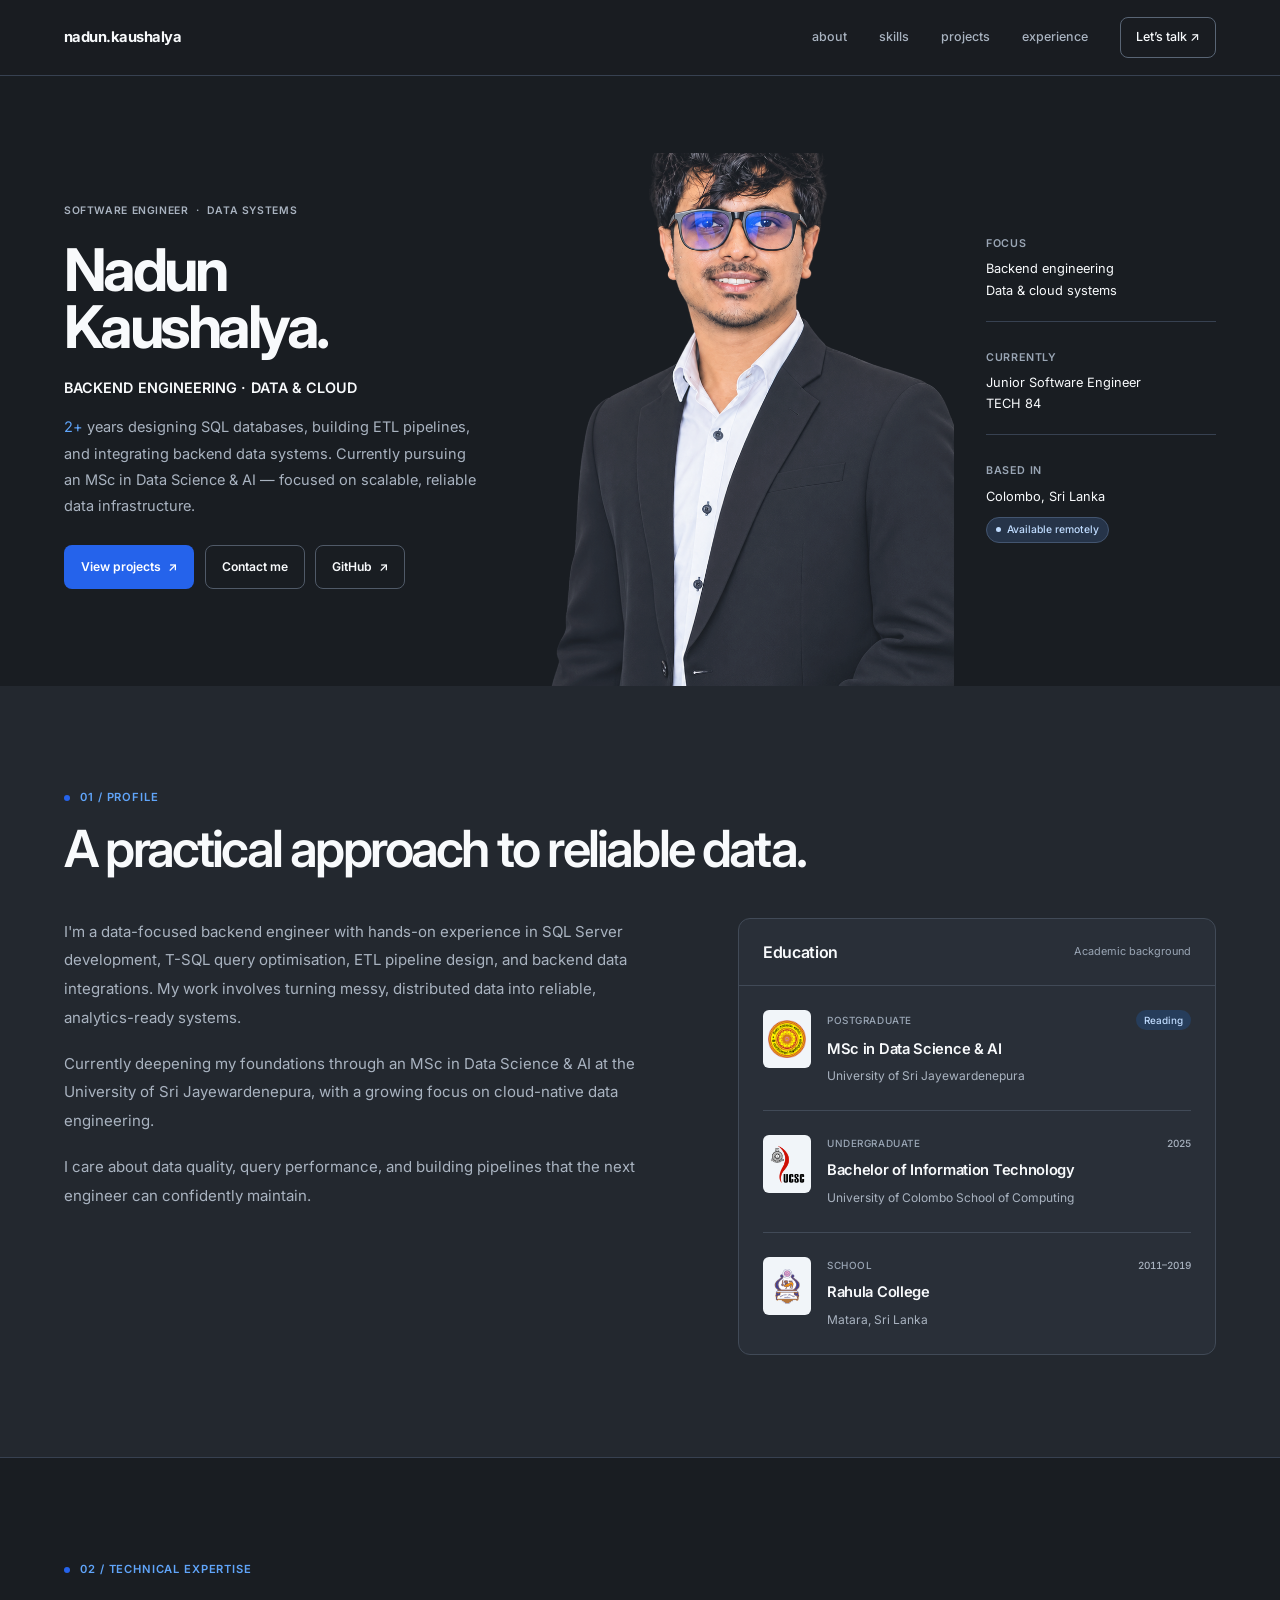
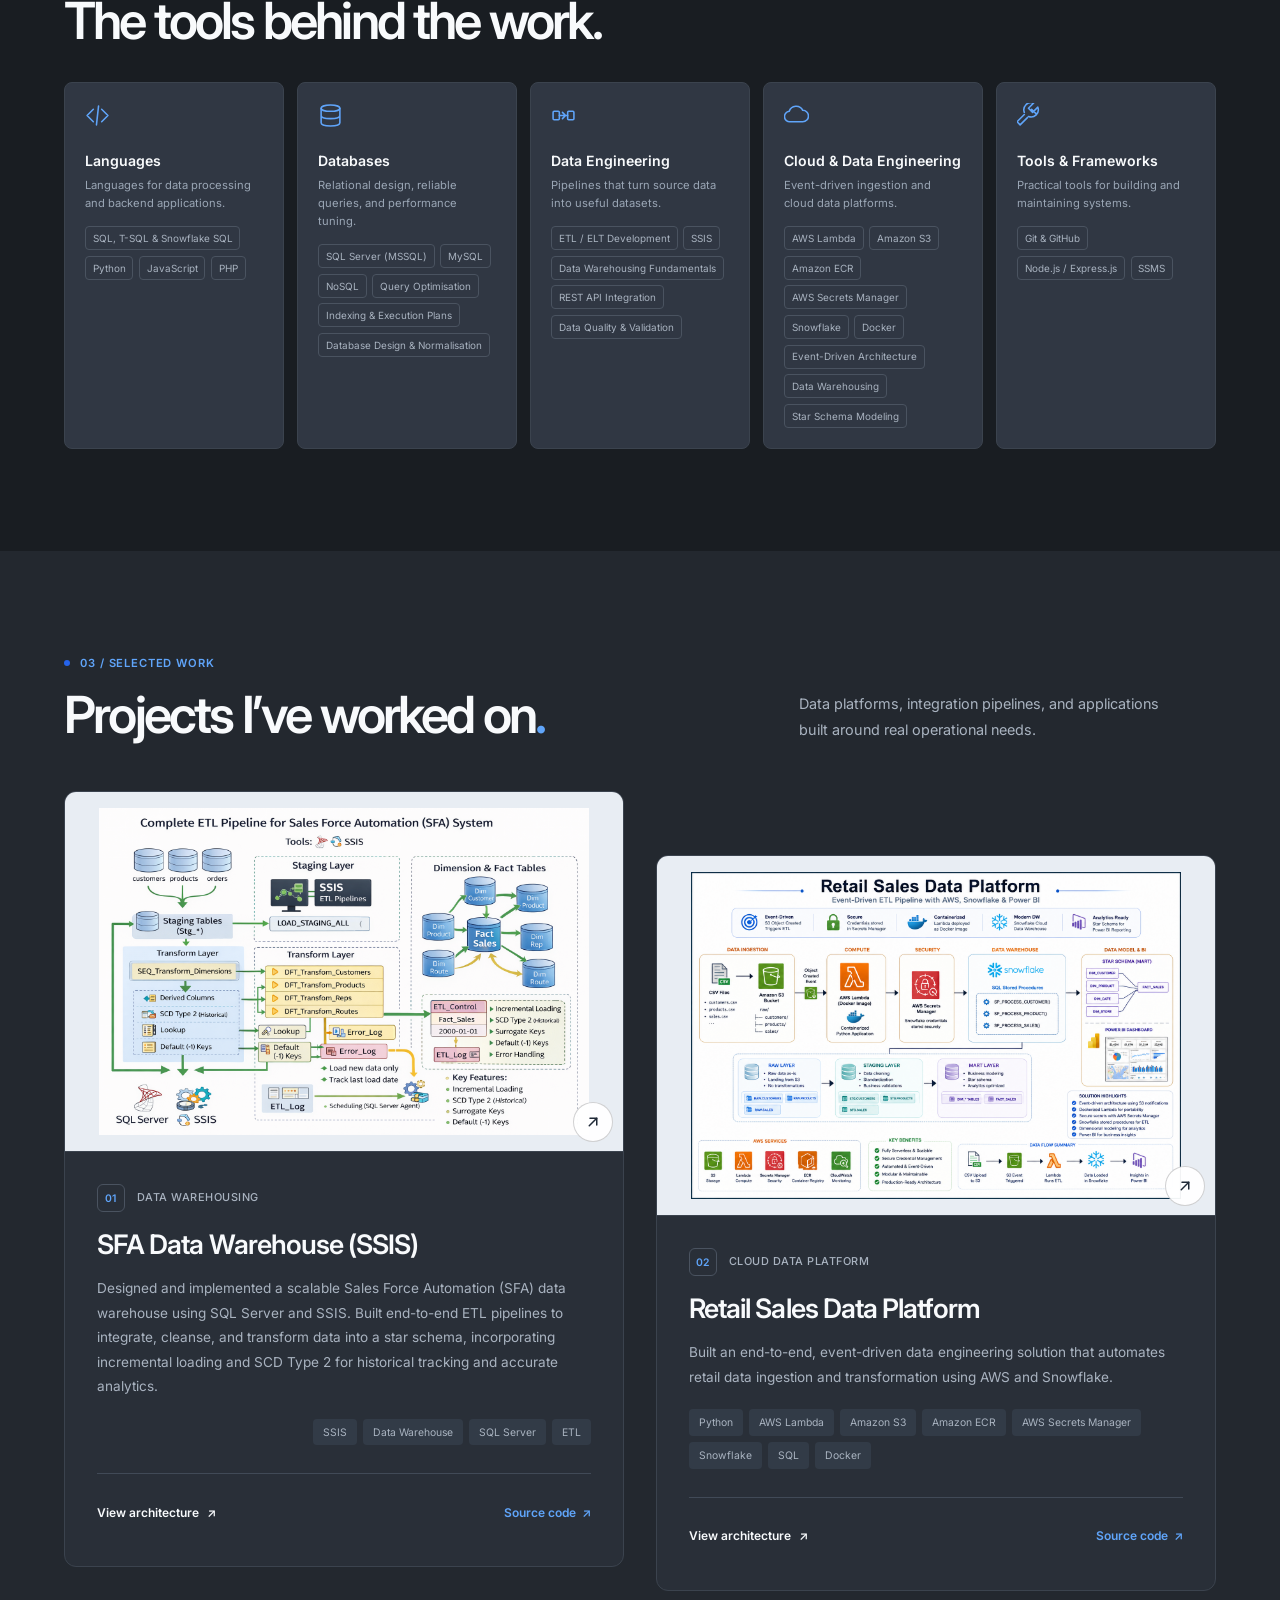
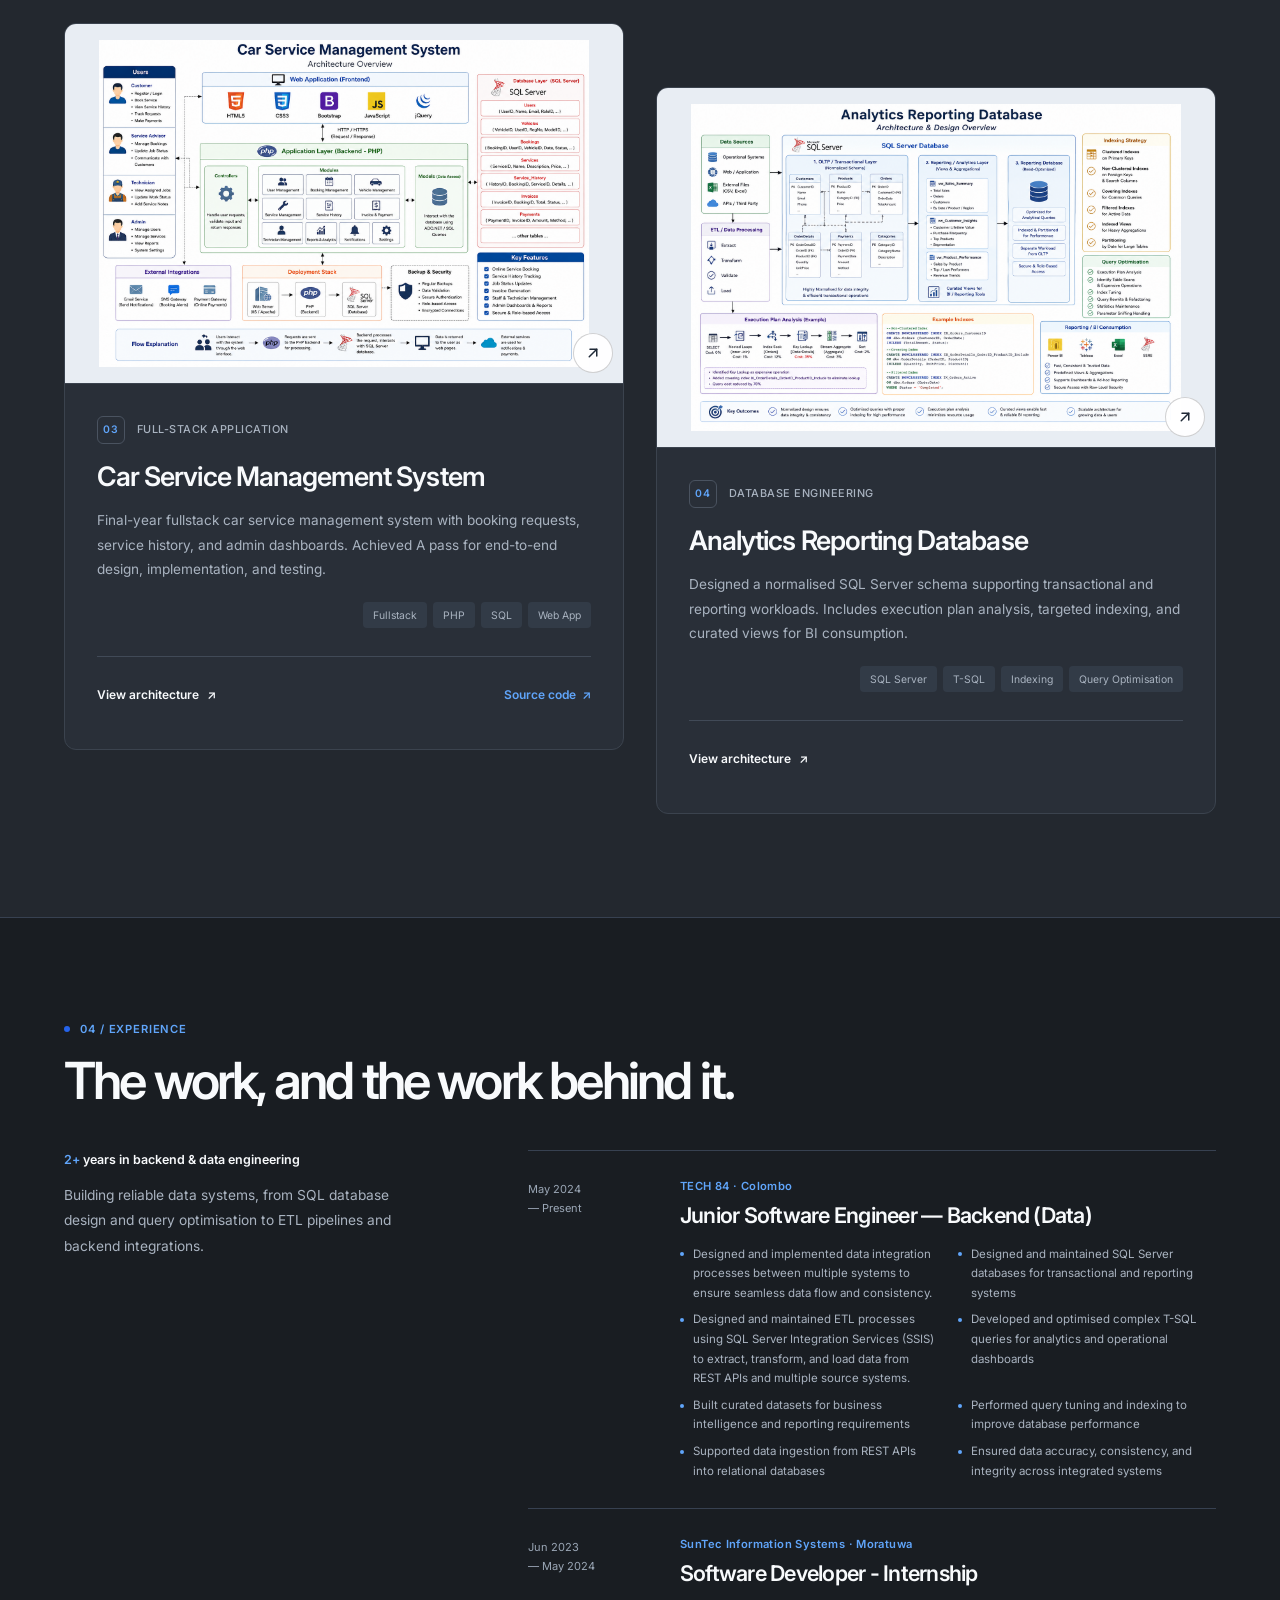
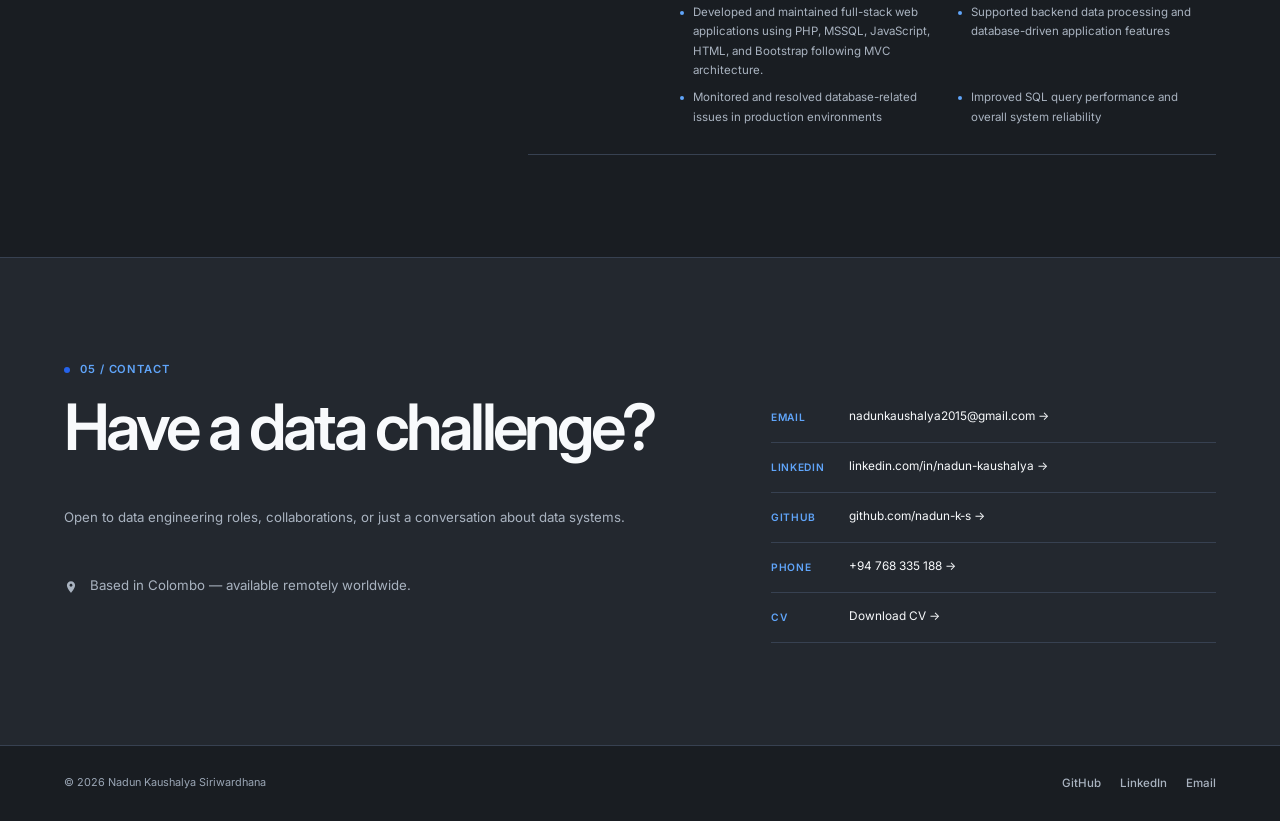
==== index.html @ 79dba7b1 "fix: reorder navigation links for improved accessibility" ====
<!DOCTYPE html>
<html lang="en">
<head>
  <meta charset="UTF-8" />
  <meta name="viewport" content="width=device-width, initial-scale=1.0" />
  <title>Nadun Kaushalya — Software Engineer | Data &amp; Backend</title>
  <meta name="description" content="Nadun Kaushalya is a software engineer focused on backend systems, databases, and data engineering." />
  <meta name="theme-color" content="#191d22" />
  <link rel="preconnect" href="https://fonts.googleapis.com" />
  <link rel="preconnect" href="https://fonts.gstatic.com" crossorigin />
  <link href="https://fonts.googleapis.com/css2?family=Inter:wght@400;500;600;700;800&display=swap" rel="stylesheet" />
  <link rel="stylesheet" href="portfolio.css" />
</head>
<body>

  <a class="skip-link" href="#main">Skip to content</a>
  <nav aria-label="Primary navigation">
    <a class="nav-name" href="#hero">nadun.kaushalya</a>
    <button class="nav-toggle" type="button" aria-label="Open navigation menu" aria-expanded="false" aria-controls="primaryNavigation">
      <span></span><span></span>
    </button>
    <ul id="primaryNavigation">
      <li><a href="#about">about</a></li>
      <li><a href="#skills">skills</a></li>
      <li><a href="#projects">projects</a></li>
      <li><a href="#experience">experience</a></li>
      <li><a href="#contact" class="nav-contact">Let’s talk ↗</a></li>
    </ul>
  </nav>

  <main id="main">
  <section id="hero">
    <div class="hero-content">
      <p class="hero-index">SOFTWARE ENGINEER &nbsp;·&nbsp; DATA SYSTEMS</p>

      <div class="hero-name-row">
        <h1 class="hero-name">Nadun<br />Kaushalya.</h1>

      </div>

      <p class="hero-title">BACKEND ENGINEERING · DATA &amp; CLOUD</p>
      <p class="hero-bio">
        <span class="experience-years-value">2+</span> years designing SQL databases, building ETL pipelines, and integrating
        backend data systems. Currently pursuing an MSc in Data Science &amp; AI &#8212;
        focused on scalable, reliable data infrastructure.
      </p>
      <div class="hero-links">
        <a href="#projects" class="btn btn-primary">View projects <span aria-hidden="true">&#8599;</span></a>
        <a href="#contact" class="btn btn-ghost">Contact me</a>
        <a href="https://github.com/nadun-k-s" target="_blank" rel="noopener noreferrer" class="btn btn-ghost">GitHub <span aria-hidden="true">&#8599;</span></a>
      </div>
    </div>

    <div class="hero-photo-desktop">
      <picture>
        <source srcset="img/nadun-kaushalya.webp" type="image/webp" />
        <img src="IMG_2559-4.png" alt="Nadun Kaushalya" width="1199" height="1312" fetchpriority="high" decoding="async" />
      </picture>

    </div>
    <aside class="hero-details" aria-label="Professional details">
      <div class="hero-detail"><span class="hero-detail-label">Focus</span><p>Backend engineering<br />Data &amp; cloud systems</p></div>
      <div class="hero-detail"><span class="hero-detail-label">Currently</span><p>Junior Software Engineer<br />TECH 84</p></div>
      <div class="hero-detail"><span class="hero-detail-label">Based in</span><p>Colombo, Sri Lanka</p><span class="availability-label">Available remotely</span></div>
    </aside>
  </section>


  <section id="about">
    <p class="section-label">01 / PROFILE</p>
    <h2 class="section-heading">A practical approach to <em>reliable data.</em></h2>
    <div class="about-grid reveal">
      <div class="about-text">
        <p>
          I'm a data-focused backend engineer with hands-on experience in SQL Server
          development, T-SQL query optimisation, ETL pipeline design, and backend
          data integrations. My work involves turning messy, distributed data into
          reliable, analytics-ready systems.
        </p>
        <p>
          Currently deepening my foundations through an MSc in Data Science &amp; AI
          at the University of Sri Jayewardenepura, with a growing focus on
          cloud-native data engineering.
        </p>
        <p>
          I care about data quality, query performance, and building pipelines that
          the next engineer can confidently maintain.
        </p>
      </div>
      <aside class="education-panel" aria-labelledby="education">
        <div class="education-header">
          <h3 id="education">Education</h3>
          <span>Academic background</span>
        </div>
        <ol class="education-list">
          <li class="education-item">
            <div class="education-logo"><picture><source srcset="logos/usjp.webp" type="image/webp" /><img src="logos/usjp.png" alt="University of Sri Jayewardenepura crest" loading="lazy" width="800" height="800" decoding="async" /></picture></div>
            <div class="education-content">
              <div class="education-meta"><span>Postgraduate</span><span class="education-status">Reading</span></div>
              <h4>MSc in Data Science &amp; AI</h4>
              <p>University of Sri Jayewardenepura</p>
            </div>
          </li>
          <li class="education-item">
            <div class="education-logo"><picture><source srcset="logos/ucsc.webp" type="image/webp" /><img src="logos/ucsc.png" alt="University of Colombo School of Computing crest" loading="lazy" width="280" height="280" decoding="async" /></picture></div>
            <div class="education-content">
              <div class="education-meta"><span>Undergraduate</span><span class="education-date">2025</span></div>
              <h4>Bachelor of Information Technology</h4>
              <p>University of Colombo School of Computing</p>
            </div>
          </li>
          <li class="education-item">
            <div class="education-logo"><picture><source srcset="logos/rcm.webp" type="image/webp" /><img src="logos/rcm.png" alt="Rahula College crest" loading="lazy" width="512" height="512" decoding="async" /></picture></div>
            <div class="education-content">
              <div class="education-meta"><span>School</span><span class="education-date">2011–2019</span></div>
              <h4>Rahula College</h4>
              <p>Matara, Sri Lanka</p>
            </div>
          </li>
        </ol>
      </aside>
    </div>
  </section>


  <section id="skills">
    <p class="section-label">02 / TECHNICAL EXPERTISE</p>
    <h2 class="section-heading">The tools behind the work.</h2>
    <div class="skills-grid reveal">
      <div class="skill-card">
        <svg class="skill-icon" viewBox="0 0 24 24" fill="none" stroke="currentColor" stroke-width="1.5" stroke-linecap="round" stroke-linejoin="round" aria-hidden="true"><path d="m8 6-6 6 6 6m8-12 6 6-6 6m-3-15-2 18"/></svg>
        <h3 class="skill-group-title">Languages</h3>
        <p class="skill-description">Languages for data processing and backend applications.</p>
        <ul class="skill-list">
          <li>SQL, T-SQL &amp; Snowflake SQL</li><li>Python</li><li>JavaScript</li><li>PHP</li>
        </ul>
      </div>
      <div class="skill-card">
        <svg class="skill-icon" viewBox="0 0 24 24" fill="none" stroke="currentColor" stroke-width="1.5" stroke-linecap="round" stroke-linejoin="round" aria-hidden="true"><ellipse cx="12" cy="5" rx="9" ry="3"/><path d="M3 5v14c0 4 18 4 18 0V5M3 12c0 4 18 4 18 0"/></svg>
        <h3 class="skill-group-title">Databases</h3>
        <p class="skill-description">Relational design, reliable queries, and performance tuning.</p>
        <ul class="skill-list">
          <li>SQL Server (MSSQL)</li><li>MySQL</li><li>NoSQL</li>
          <li>Query Optimisation</li><li>Indexing &amp; Execution Plans</li>
          <li>Database Design &amp; Normalisation</li>
        </ul>
      </div>
      <div class="skill-card">
        <svg class="skill-icon" viewBox="0 0 24 24" fill="none" stroke="currentColor" stroke-width="1.5" stroke-linecap="round" stroke-linejoin="round" aria-hidden="true"><rect x="2" y="8" width="6" height="8" rx="1"/><rect x="16" y="8" width="6" height="8" rx="1"/><path d="M8 12h8m-5-3 3 3-3 3"/></svg>
        <h3 class="skill-group-title">Data Engineering</h3>
        <p class="skill-description">Pipelines that turn source data into useful datasets.</p>
        <ul class="skill-list">
          <li>ETL / ELT Development</li><li>SSIS</li>
          <li>Data Warehousing Fundamentals</li>
          <li>REST API Integration</li><li>Data Quality &amp; Validation</li>
        </ul>
      </div>
      <div class="skill-card">
        <svg class="skill-icon" viewBox="0 0 24 24" fill="none" stroke="currentColor" stroke-width="1.5" stroke-linecap="round" stroke-linejoin="round" aria-hidden="true"><path d="M6 18a5 5 0 0 1-1-10 7 7 0 0 1 13-1 5.5 5.5 0 0 1 0 11H6Z"/></svg>
        <h3 class="skill-group-title">Cloud &amp; Data Engineering</h3>
        <p class="skill-description">Event-driven ingestion and cloud data platforms.</p>
        <ul class="skill-list">
          <li>AWS Lambda</li><li>Amazon S3</li><li>Amazon ECR</li>
          <li>AWS Secrets Manager</li><li>Snowflake</li><li>Docker</li>
          <li>Event-Driven Architecture</li><li>Data Warehousing</li>
          <li>Star Schema Modeling</li>
        </ul>
      </div>
      <div class="skill-card">
        <svg class="skill-icon" viewBox="0 0 24 24" fill="none" stroke="currentColor" stroke-width="1.5" stroke-linecap="round" stroke-linejoin="round" aria-hidden="true"><path d="m14 6 4 4m-8 4-7 7-3-3 7-7m4 2a7 7 0 0 0 9-9l-5 5-4-4 5-5a7 7 0 0 0-9 9"/></svg>
        <h3 class="skill-group-title">Tools &amp; Frameworks</h3>
        <p class="skill-description">Practical tools for building and maintaining systems.</p>
        <ul class="skill-list">
          <li>Git &amp; GitHub</li><li>Node.js / Express.js</li><li>SSMS</li>
        </ul>
      </div>
    </div>
  </section>




  <div class="project-image-preview" id="projectImagePreview" role="dialog" aria-modal="true" aria-label="Project image preview" tabindex="-1">
    <button class="close-btn" aria-label="Close preview">×</button>
    <img id="projectPreviewImage" src="" alt="Project preview" />
  </div>

  <div class="cv-preview" id="cvPreview" role="dialog" aria-modal="true" aria-labelledby="cvPreviewTitle">
    <div class="cv-preview-panel">
      <div class="cv-preview-header">
        <p class="cv-preview-title" id="cvPreviewTitle">Nadun Kaushalya — CV</p>
        <div class="cv-preview-actions">
          <a href="Resume - Nadun Kaushalya.pdf" download class="btn btn-primary">Download CV &#8595;</a>
          <button class="cv-preview-close" type="button" aria-label="Close CV preview">×</button>
        </div>
      </div>
      <iframe class="cv-preview-frame" src="Resume - Nadun Kaushalya.pdf" title="Nadun Kaushalya CV preview"></iframe>
    </div>
  </div>

  <section id="projects" aria-labelledby="projects-heading">
    <div class="projects-header">
      <div>
        <p class="section-label">03 / SELECTED WORK</p>
        <h2 class="section-heading" id="projects-heading">Projects I’ve worked on<span>.</span></h2>
      </div>
      <p class="projects-intro">Data platforms, integration pipelines, and applications built around real operational needs.</p>
    </div>
    <div class="projects-showcase">
      <article class="project-card reveal" aria-labelledby="project-title-1">
        <div class="project-image-wrap">
          <picture><source srcset="img/SSIS-architecture.webp" type="image/webp" /><img loading="lazy" class="project-image" src="img/SSIS-architecture.png" alt="SFA Data Warehouse project preview" width="1536" height="1024" decoding="async" /></picture>
          <button class="project-preview-btn" type="button" aria-label="Enlarge SFA Data Warehouse project preview" data-image="img/SSIS-architecture.webp" data-alt="SFA Data Warehouse project preview">
            <svg viewBox="0 0 24 24" fill="none" xmlns="http://www.w3.org/2000/svg"><path d="M7 17L17 7" stroke="currentColor" stroke-width="2" stroke-linecap="round" stroke-linejoin="round"/><path d="M8 7H17V16" stroke="currentColor" stroke-width="2" stroke-linecap="round" stroke-linejoin="round"/></svg>
          </button>
        </div>
        <div class="project-content">
          <p class="project-category"><span class="project-number">01</span>Data warehousing</p>
          <h3 class="project-title" id="project-title-1">SFA Data Warehouse (SSIS)</h3>
          <p class="project-desc">
          Designed and implemented a scalable Sales Force Automation (SFA) data warehouse using SQL Server and SSIS. Built end-to-end ETL pipelines to integrate, cleanse, and transform data into a star schema, incorporating incremental loading and SCD Type 2 for historical tracking and accurate analytics.
        </p>
          <div class="tags">
          <span class="tag">SSIS</span><span class="tag">Data Warehouse</span>
          <span class="tag">SQL Server</span><span class="tag">ETL</span>
        </div>
          <div class="project-actions"><button type="button" class="project-preview-btn project-details-button" data-image="img/SSIS-architecture.webp" data-alt="SFA Data Warehouse project preview">View architecture <span aria-hidden="true">↗</span></button><a href="https://github.com/nadun-k-s/Sals_Force_ETL.git" target="_blank" rel="noopener noreferrer" class="project-link">Source code <span aria-hidden="true">↗</span></a></div>
        </div>
      </article>
      <article class="project-card reveal" aria-labelledby="project-title-2">
        <div class="project-image-wrap">
          <picture><source srcset="img/snowflake-full-architecture.webp" type="image/webp" /><img loading="lazy" class="project-image" src="img/snowflake-full-architecture.png" alt="Retail Sales Data Platform project preview" width="1536" height="1024" decoding="async" /></picture>
          <button class="project-preview-btn" type="button" aria-label="Enlarge Retail Sales Data Platform project preview" data-image="img/snowflake-full-architecture.webp" data-alt="Retail Sales Data Platform project preview">
            <svg viewBox="0 0 24 24" fill="none" xmlns="http://www.w3.org/2000/svg"><path d="M7 17L17 7" stroke="currentColor" stroke-width="2" stroke-linecap="round" stroke-linejoin="round"/><path d="M8 7H17V16" stroke="currentColor" stroke-width="2" stroke-linecap="round" stroke-linejoin="round"/></svg>
          </button>
        </div>
        <div class="project-content">
          <p class="project-category"><span class="project-number">02</span>Cloud data platform</p>
          <h3 class="project-title" id="project-title-2">Retail Sales Data Platform</h3>
          <p class="project-desc">
          Built an end-to-end, event-driven data engineering solution that automates retail data ingestion and transformation using AWS and Snowflake.
        </p>
          <div class="tags">
          <span class="tag">Python</span><span class="tag">AWS Lambda</span>
          <span class="tag">Amazon S3</span><span class="tag">Amazon ECR</span>
          <span class="tag">AWS Secrets Manager</span><span class="tag">Snowflake</span>
          <span class="tag">SQL</span><span class="tag">Docker</span>
        </div>
          <div class="project-actions"><button type="button" class="project-preview-btn project-details-button" data-image="img/snowflake-full-architecture.webp" data-alt="Retail Sales Data Platform project preview">View architecture <span aria-hidden="true">↗</span></button><a href="https://github.com/nadun-k-s/Retail-Sales-Data-Platform.git" target="_blank" rel="noopener noreferrer" class="project-link">Source code <span aria-hidden="true">↗</span></a></div>
        </div>
      </article>
      <article class="project-card reveal" aria-labelledby="project-title-3">
        <div class="project-image-wrap">
          <picture><source srcset="img/cms-architecture.webp" type="image/webp" /><img loading="lazy" class="project-image" src="img/cms-architecture.png" alt="Car Service Management System project preview" width="1536" height="1024" decoding="async" /></picture>
          <button class="project-preview-btn" type="button" aria-label="Enlarge Car Service Management System project preview" data-image="img/cms-architecture.webp" data-alt="Car Service Management System project preview">
            <svg viewBox="0 0 24 24" fill="none" xmlns="http://www.w3.org/2000/svg"><path d="M7 17L17 7" stroke="currentColor" stroke-width="2" stroke-linecap="round" stroke-linejoin="round"/><path d="M8 7H17V16" stroke="currentColor" stroke-width="2" stroke-linecap="round" stroke-linejoin="round"/></svg>
          </button>
        </div>
        <div class="project-content">
          <p class="project-category"><span class="project-number">03</span>Full-stack application</p>
          <h3 class="project-title" id="project-title-3">Car Service Management System</h3>
          <p class="project-desc">
          Final-year fullstack car service management system with booking requests, service history,
          and admin dashboards. Achieved A pass for end-to-end design, implementation, and testing.
        </p>
          <div class="tags">
          <span class="tag">Fullstack</span><span class="tag">PHP</span>
          <span class="tag">SQL</span><span class="tag">Web App</span>
        </div>
          <div class="project-actions"><button type="button" class="project-preview-btn project-details-button" data-image="img/cms-architecture.webp" data-alt="Car Service Management System project preview">View architecture <span aria-hidden="true">↗</span></button><a href="https://github.com/nadun-k-s/Car-Service-Management-System.git" target="_blank" rel="noopener noreferrer" class="project-link">Source code <span aria-hidden="true">↗</span></a></div>
        </div>
      </article>
      <article class="project-card reveal" aria-labelledby="project-title-4">
        <div class="project-image-wrap">
          <picture><source srcset="img/reporting-warehouse.webp" type="image/webp" /><img loading="lazy" class="project-image" src="img/reporting-warehouse.png" alt="Analytics Reporting Database project preview" width="1536" height="1024" decoding="async" /></picture>
          <button class="project-preview-btn" type="button" aria-label="Enlarge Analytics Reporting Database project preview" data-image="img/reporting-warehouse.webp" data-alt="Analytics Reporting Database project preview">
            <svg viewBox="0 0 24 24" fill="none" xmlns="http://www.w3.org/2000/svg"><path d="M7 17L17 7" stroke="currentColor" stroke-width="2" stroke-linecap="round" stroke-linejoin="round"/><path d="M8 7H17V16" stroke="currentColor" stroke-width="2" stroke-linecap="round" stroke-linejoin="round"/></svg>
          </button>
        </div>
        <div class="project-content">
          <p class="project-category"><span class="project-number">04</span>Database engineering</p>
          <h3 class="project-title" id="project-title-4">Analytics Reporting Database</h3>
          <p class="project-desc">
          Designed a normalised SQL Server schema supporting transactional and reporting
          workloads. Includes execution plan analysis, targeted indexing, and curated
          views for BI consumption.
        </p>
          <div class="tags">
          <span class="tag">SQL Server</span><span class="tag">T-SQL</span>
          <span class="tag">Indexing</span><span class="tag">Query Optimisation</span>
        </div>
          <div class="project-actions"><button type="button" class="project-preview-btn project-details-button" data-image="img/reporting-warehouse.webp" data-alt="Analytics Reporting Database project preview">View architecture <span aria-hidden="true">↗</span></button></div>
        </div>
      </article>
    </div>
  </section>





  <section id="experience">
    <p class="section-label">04 / EXPERIENCE</p>
    <h2 class="section-heading">The work, and the work behind it.</h2>
    <div class="experience-layout">
      <div class="experience-intro">
        <p class="experience-years"><span class="experience-years-value">2+</span> years in backend &amp; data engineering</p>
        <p>Building reliable data systems, from SQL database design and query optimisation to ETL pipelines and backend integrations.</p>
      </div>
    <div class="timeline reveal">
      <div class="timeline-item">
        <div class="timeline-date">May 2024<br />&#8212; Present</div>
        <div>
          <p class="timeline-company">TECH 84 &middot; Colombo</p>
          <h3 class="timeline-role">Junior Software Engineer &#8212; Backend (Data)</h3>
          <ul class="timeline-bullets">
            <li>Designed and implemented data integration processes between multiple systems to ensure seamless data flow and consistency.</li>
            <li>Designed and maintained SQL Server databases for transactional and reporting systems</li>
            <li>Designed and maintained ETL processes using SQL Server Integration Services (SSIS) to extract, transform,
                and load data from REST APIs and multiple source systems.</li>
            <li>Developed and optimised complex T-SQL queries for analytics and operational dashboards</li>
            <li>Built curated datasets for business intelligence and reporting requirements</li>
            <li>Performed query tuning and indexing to improve database performance</li>
            <li>Supported data ingestion from REST APIs into relational databases</li>
            <li>Ensured data accuracy, consistency, and integrity across integrated systems</li>
          </ul>
        </div>
      </div>
      <div class="timeline-item">
        <div class="timeline-date">Jun 2023<br />&#8212; May 2024</div>
        <div>
          <p class="timeline-company">SunTec Information Systems &middot; Moratuwa</p>
          <h3 class="timeline-role">Software Developer - Internship</h3>
          <ul class="timeline-bullets">
            <li>Developed and maintained full-stack web applications using PHP, MSSQL, JavaScript, HTML, and Bootstrap following MVC architecture.</li>
            <li>Supported backend data processing and database-driven application features</li>
            <li>Monitored and resolved database-related issues in production environments</li>
            <li>Improved SQL query performance and overall system reliability</li>
          </ul>
        </div>
      </div>
    </div>
    </div>
  </section>

  <section id="contact">
    <div class="contact-inner reveal">
      <p class="section-label">05 / CONTACT</p>
      <h2 class="contact-heading">Have a data challenge?</h2>
      <p class="contact-sub">
        Open to data engineering roles, collaborations, or just a conversation about
        data systems.
      </p>
      <p class="contact-sub">
        <svg width="14" height="14" viewBox="0 0 24 24" fill="none" xmlns="http://www.w3.org/2000/svg" style="vertical-align: middle; margin-right: 0.5rem;">
          <path d="M12 2C8.13 2 5 5.13 5 9c0 5.25 7 13 7 13s7-7.75 7-13c0-3.87-3.13-7-7-7zm0 9.5c-1.38 0-2.5-1.12-2.5-2.5s1.12-2.5 2.5-2.5 2.5 1.12 2.5 2.5-1.12 2.5-2.5 2.5z" fill="currentColor"/>
        </svg>
        Based in Colombo &#8212; available remotely worldwide.
      </p>
      <div class="contact-links">
        <a href="mailto:nadunkaushalya2015@gmail.com" class="contact-row">
          <span class="contact-row-label">Email</span>nadunkaushalya2015@gmail.com &#8594;
        </a>
        <a href="https://linkedin.com/in/nadun-kaushalya" target="_blank" rel="noopener noreferrer" class="contact-row">
          <span class="contact-row-label">LinkedIn</span>linkedin.com/in/nadun-kaushalya &#8594;
        </a>
        <a href="https://github.com/nadun-k-s" target="_blank" rel="noopener noreferrer" class="contact-row">
          <span class="contact-row-label">GitHub</span>github.com/nadun-k-s &#8594;
        </a>
        <a href="tel:+94768335188" class="contact-row">
          <span class="contact-row-label">Phone</span>+94 768 335 188 &#8594;
        </a>
        <a href="Resume - Nadun Kaushalya.pdf" class="contact-row" id="cvDownloadLink">
          <span class="contact-row-label">CV</span>Download CV &#8594;
        </a>
      </div>
    </div>
  </section>

  <footer>
    <span>&#169; 2026 Nadun Kaushalya Siriwardhana</span>
    <div class="footer-links">
      <a href="https://github.com/nadun-k-s" target="_blank" rel="noopener noreferrer">GitHub</a>
      <a href="https://linkedin.com/in/nadun-kaushalya" target="_blank" rel="noopener noreferrer">LinkedIn</a>
      <a href="mailto:nadunkaushalya2015@gmail.com">Email</a>
    </div>
  </footer>
  </main>

  <script>
    const previewButtons = document.querySelectorAll('.project-preview-btn');
    const preview = document.getElementById('projectImagePreview');
    const previewImage = document.getElementById('projectPreviewImage');
    const closeBtn = preview.querySelector('.close-btn');
    let activePreviewButton;
    const cvDownloadLink = document.getElementById('cvDownloadLink');
    const cvPreview = document.getElementById('cvPreview');
    const cvCloseBtn = cvPreview.querySelector('.cv-preview-close');
    const navigationToggle = document.querySelector('.nav-toggle');
    const navigation = document.getElementById('primaryNavigation');
    const navigationLinks = navigation.querySelectorAll('a');

    previewButtons.forEach((button) => {
      button.addEventListener('click', () => {
        activePreviewButton = button;
        previewImage.src = button.dataset.image;
        previewImage.alt = button.dataset.alt;
        preview.classList.add('active');
        document.body.style.overflow = 'hidden';
        closeBtn.focus();
      });
    });

    const closePreview = () => {
      const wasOpen = preview.classList.contains('active');
      preview.classList.remove('active');
      if (wasOpen) {
        document.body.style.overflow = '';
        activePreviewButton?.focus();
      }
    };

    closeBtn.addEventListener('click', closePreview);
    preview.addEventListener('click', (e) => {
      if (e.target === preview) closePreview();
    });
    const closeCvPreview = () => {
      const wasOpen = cvPreview.classList.contains('active');
      cvPreview.classList.remove('active');
      if (wasOpen) {
        document.body.style.overflow = '';
        cvDownloadLink.focus();
      }
    };

    cvDownloadLink.addEventListener('click', (e) => {
      e.preventDefault();
      cvPreview.classList.add('active');
      document.body.style.overflow = 'hidden';
      cvCloseBtn.focus();
    });
    cvCloseBtn.addEventListener('click', closeCvPreview);
    cvPreview.addEventListener('click', (e) => {
      if (e.target === cvPreview) closeCvPreview();
    });
    document.addEventListener('keydown', (e) => {
      if (e.key === 'Escape') closePreview();
      if (e.key === 'Escape') closeCvPreview();
    });

    navigationToggle.addEventListener('click', () => {
      const isExpanded = navigationToggle.getAttribute('aria-expanded') === 'true';
      navigationToggle.setAttribute('aria-expanded', String(!isExpanded));
      navigationToggle.setAttribute('aria-label', isExpanded ? 'Open navigation menu' : 'Close navigation menu');
      navigation.classList.toggle('is-open', !isExpanded);
    });
    navigationLinks.forEach((link) => {
      link.addEventListener('click', () => {
        navigation.classList.remove('is-open');
        navigationToggle.setAttribute('aria-expanded', 'false');
        navigationToggle.setAttribute('aria-label', 'Open navigation menu');
      });
    });
    document.addEventListener('keydown', (e) => {
      if (e.key === 'Escape' && navigation.classList.contains('is-open')) {
        navigation.classList.remove('is-open');
        navigationToggle.setAttribute('aria-expanded', 'false');
        navigationToggle.setAttribute('aria-label', 'Open navigation menu');
        navigationToggle.focus();
      }
    });

    // Keep keyboard focus within the open preview dialog.
    document.addEventListener('keydown', (event) => {
      const dialog = document.querySelector('.cv-preview.active, .project-image-preview.active');
      if (!dialog || event.key !== 'Tab') return;
      const controls = [...dialog.querySelectorAll('a[href], button, iframe')];
      const first = controls[0];
      const last = controls[controls.length - 1];
      if (event.shiftKey && document.activeElement === first) {
        event.preventDefault(); last.focus();
      } else if (!event.shiftKey && document.activeElement === last) {
        event.preventDefault(); first.focus();
      }
    });

    const experienceStart = new Date('2024-05-01');
    const yearsOfExperience = Math.max(0, Math.floor((Date.now() - experienceStart) / (1000 * 60 * 60 * 24 * 365.25)));

    document.querySelectorAll('.experience-years-value').forEach((el) => {
      el.textContent = `${yearsOfExperience}+`;
    });

    const revealElements = document.querySelectorAll('.reveal');
    if ('IntersectionObserver' in window) {
      const revealObserver = new IntersectionObserver(
        (entries) => entries.forEach((entry) => {
          if (entry.isIntersecting) {
            entry.target.classList.add('visible');
            revealObserver.unobserve(entry.target);
          }
        }),
        { threshold: 0.12 }
      );
      revealElements.forEach((element) => revealObserver.observe(element));

      const sectionObserver = new IntersectionObserver(
        (entries) => entries.forEach((entry) => {
          if (entry.isIntersecting) {
            navigationLinks.forEach((link) => {
              const isActive = link.hash === `#${entry.target.id}`;
              link.classList.toggle('active', isActive);
              if (isActive) link.setAttribute('aria-current', 'location');
              else link.removeAttribute('aria-current');
            });
          }
        }),
        { rootMargin: '-30% 0px -60% 0px' }
      );
      document.querySelectorAll('main section[id]').forEach((section) => sectionObserver.observe(section));
    } else {
      revealElements.forEach((element) => element.classList.add('visible'));
    }
    document.querySelectorAll('.project-card').forEach((c, i) => { c.style.transitionDelay = i * 0.1 + 's'; });
  </script>
</body>
</html>
---- portfolio.css ----
:root {
  color-scheme: dark;
  --page: #191d22;
  --section-alt: #23282f;
  --surface: #303743;
  --surface-hover: #37404c;
  --text: #f8fafc;
  --text-secondary: #a9b3c0;
  --text-muted: #9aa6b5;
  --accent: #60a5fa;
  --accent-strong: #2563eb;
  --divider: #374151;
  --content-width: 1320px;
  --gutter: clamp(1.25rem, 5vw, 4.5rem);
  --section-space: clamp(4.5rem, 8vw, 7.5rem);
  --radius: 8px;
  --ease: cubic-bezier(.2, .7, .3, 1);
  --sans: "Inter", Inter, -apple-system, BlinkMacSystemFont, "Segoe UI", sans-serif;
}

*, *::before, *::after { box-sizing: border-box; }
html { scroll-behavior: smooth; scroll-padding-top: 76px; }
body {
  margin: 0;
  background: var(--page);
  color: var(--text);
  font-family: var(--sans);
  font-size: 16px;
  line-height: 1.65;
  -webkit-font-smoothing: antialiased;
  text-rendering: optimizeLegibility;
}
body:has(.project-image-preview.active), body:has(.cv-preview.active) { overflow: hidden; }
img { display: block; max-width: 100%; }
a { color: inherit; }
a:focus-visible, button:focus-visible {
  outline: 3px solid var(--accent);
  outline-offset: 4px;
}
.skip-link {
  position: fixed;
  z-index: 2000;
  top: .75rem;
  left: .75rem;
  padding: .7rem 1rem;
  transform: translateY(-160%);
  border-radius: var(--radius);
  background: var(--text);
  color: var(--page);
  text-decoration: none;
}
.skip-link:focus { transform: translateY(0); }

nav {
  position: sticky;
  z-index: 100;
  top: 0;
  display: flex;
  min-height: 76px;
  align-items: center;
  justify-content: space-between;
  padding-inline: max(var(--gutter), calc((100% - var(--content-width)) / 2));
  border-bottom: 1px solid var(--divider);
  background: rgba(25, 29, 34, .96);
  backdrop-filter: blur(12px);
}
.nav-name {
  color: var(--text);
  font-size: .92rem;
  font-weight: 700;
  letter-spacing: -.035em;
  text-decoration: none;
}
nav ul { display: flex; align-items: center; gap: clamp(1rem, 2.5vw, 2.1rem); margin: 0; padding: 0; list-style: none; }
nav ul a {
  position: relative;
  display: inline-block;
  padding-block: .6rem;
  color: var(--text-secondary);
  font-size: .78rem;
  font-weight: 500;
  text-decoration: none;
  transition: color 180ms ease;
}
nav ul a:not(.nav-contact)::after {
  position: absolute;
  right: 0;
  bottom: .28rem;
  left: 0;
  height: 2px;
  background: var(--accent-strong);
  content: "";
  transform: scaleX(0);
  transform-origin: left;
  transition: transform 180ms ease;
}
nav ul a:hover, nav ul a.active { color: var(--text); }
nav ul a:hover::after, nav ul a.active::after { transform: scaleX(1); }
nav ul a.nav-contact {
  padding: .55rem .95rem;
  border: 1px solid #596575;
  border-radius: var(--radius);
  color: var(--text);
  transition: border-color 180ms ease, background 180ms ease;
}
nav ul a.nav-contact:hover { border-color: var(--accent-strong); background: var(--accent-strong); }
.nav-toggle {
  display: none;
  width: 44px;
  height: 44px;
  padding: 0;
  border: 1px solid var(--divider);
  border-radius: var(--radius);
  background: var(--surface);
  color: var(--text);
  cursor: pointer;
}
.nav-toggle span { display: block; width: 18px; height: 2px; margin: 5px auto; background: currentColor; transition: transform 180ms ease; }
.nav-toggle[aria-expanded="true"] span:first-child { transform: translateY(3.5px) rotate(45deg); }
.nav-toggle[aria-expanded="true"] span:last-child { transform: translateY(-3.5px) rotate(-45deg); }

main { overflow: clip; }
section {
  width: 100%;
  padding: var(--section-space) max(var(--gutter), calc((100% - var(--content-width)) / 2));
  scroll-margin-top: 76px;
}
#hero, #experience, #skills { background: var(--page); }
#about, #projects, #contact { background: var(--section-alt); }
.section-label {
  display: flex;
  align-items: center;
  gap: .65rem;
  margin: 0 0 .85rem;
  color: var(--accent);
  font-size: .7rem;
  font-weight: 600;
  letter-spacing: .075em;
  text-transform: uppercase;
}
.section-label::before { width: 6px; height: 6px; border-radius: 50%; background: var(--accent-strong); content: ""; }
.section-heading {
  max-width: 800px;
  margin: 0 0 2.5rem;
  font-size: clamp(2rem, 4vw, 3.5rem);
  font-weight: 600;
  letter-spacing: -.055em;
  line-height: 1.12;
}
.section-heading em { color: inherit; font-style: normal; }
.reveal { opacity: 0; transform: translateY(14px); transition: opacity 500ms var(--ease), transform 500ms var(--ease); }
.reveal.visible { opacity: 1; transform: translateY(0); }

#hero {
  display: grid;
  min-height: min(760px, calc(100svh - 76px));
  grid-template-columns: minmax(0, 1.12fr) minmax(270px, .82fr) minmax(170px, .52fr);
  align-items: center;
  gap: clamp(1.6rem, 4vw, 4.5rem);
  padding-block: clamp(3rem, 6vw, 5.5rem);
}
.hero-content { min-width: 0; }
.hero-index {
  display: flex;
  align-items: center;
  gap: .55rem;
  margin: 0 0 1.35rem;
  color: var(--text-secondary);
  font-size: .72rem;
  font-weight: 600;
  letter-spacing: .1em;
}
.hero-index span { color: var(--accent); }
.hero-name {
  margin: 0 0 1.25rem;
  font-size: clamp(3.55rem, 6.2vw, 6.45rem);
  font-weight: 700;
  letter-spacing: -.075em;
  line-height: .98;
  overflow-wrap: anywhere;
}
.hero-title {
  margin: 0 0 .9rem;
  color: var(--text);
  font-size: .9rem;
  font-weight: 600;
  letter-spacing: .005em;
}
.hero-bio { max-width: 490px; margin: 0 0 1.6rem; color: var(--text-secondary); font-size: .91rem; line-height: 1.8; }
.hero-links { display: flex; flex-wrap: wrap; gap: .65rem; }
.btn {
  display: inline-flex;
  min-height: 44px;
  align-items: center;
  justify-content: center;
  gap: .45rem;
  padding: .62rem 1rem;
  border: 1px solid transparent;
  border-radius: var(--radius);
  font-size: .76rem;
  font-weight: 600;
  text-decoration: none;
  transition: background 180ms ease, border-color 180ms ease, color 180ms ease, transform 180ms ease;
}
.btn:hover { transform: translateY(-2px); }
.btn:active { transform: translateY(0); }
.btn-primary { background: var(--accent-strong); color: #fff; }
.btn-primary:hover { background: #1d4ed8; }
.btn-ghost { border-color: #505a68; color: var(--text); }
.btn-ghost:hover { border-color: #778393; background: rgba(255,255,255,.04); }
.hero-photo-desktop {
  position: relative;
  align-self: stretch;
  min-width: 0;
  min-height: 470px;
  max-height: 620px;
  overflow: hidden;
}
.hero-photo-desktop img {
  width: 100%;
  height: 100%;
  object-fit: cover;
  object-position: center 22%;
  mix-blend-mode: screen;
  transform: scale(1.18);
  transform-origin: center 20%;
}
.hero-details {
  align-self: center;
  padding-left: 1.35rem;
  border-left: 1px solid var(--divider);
}
.hero-detail { padding: .9rem 0; border-bottom: 1px solid var(--divider); }
.hero-detail:first-child { padding-top: 0; }
.hero-detail:last-child { border-bottom: 0; }
.hero-detail-label { color: var(--text-muted); font-size: .67rem; font-weight: 600; letter-spacing: .075em; text-transform: uppercase; }
.hero-detail p { margin: .25rem 0 0; color: var(--text); font-size: .8rem; line-height: 1.65; }
.availability-label { display: inline-flex; align-items: center; gap: .4rem; margin-top: .65rem; padding: .25rem .55rem; border: 1px solid #435570; border-radius: 999px; background: #263449; color: #bfdbfe; font-size: .65rem; font-weight: 500; line-height: 1.5; }
.availability-label::before { content: ""; width: 5px; height: 5px; flex-shrink: 0; border-radius: 50%; background: currentColor; }

#about .about-grid { display: grid; grid-template-columns: minmax(0, 1.1fr) minmax(300px, .9fr); align-items: start; gap: clamp(2rem, 7vw, 7rem); }
.about-text { max-width: 690px; color: var(--text-secondary); font-size: .94rem; line-height: 1.9; }
.about-text p { margin: 0; }
.about-text p + p { margin-top: 1.1rem; }
.about-stats { display: grid; gap: .65rem; }
.education-label { margin: 0 0 .2rem; color: var(--text-secondary); font-size: .72rem; font-weight: 600; letter-spacing: .08em; text-transform: uppercase; }
.stat-block {
  min-width: 0;
  padding: 1rem 1.1rem;
  border: 1px solid #3b434e;
  border-radius: var(--radius);
  background: var(--surface);
}
.stat-num { color: var(--text); font-size: 1.25rem; font-weight: 600; letter-spacing: -.035em; line-height: 1.35; }
.stat-status { margin-left: .35rem; color: var(--text-muted); font-size: .68rem; font-weight: 500; letter-spacing: 0; }
.stat-label { margin-top: .22rem; color: var(--text-secondary); font-size: .76rem; line-height: 1.55; }
.stat-label.uni { display: flex; align-items: center; gap: .5rem; }
.stat-label.uni img { width: 22px; height: 22px; flex: 0 0 22px; border-radius: 50%; object-fit: contain; }

#experience { border-top: 1px solid var(--divider); }
#experience .section-heading { max-width: 780px; }
.experience-layout { display: grid; grid-template-columns: minmax(230px, .72fr) minmax(0, 1.28fr); gap: clamp(2rem, 6vw, 6rem); }
.experience-intro { max-width: 360px; }
.experience-years { margin: 0 0 .8rem; color: var(--text); font-size: .78rem; font-weight: 600; }
.experience-years-value { color: var(--accent); }
.experience-intro > p:last-child { margin: 0; color: var(--text-secondary); font-size: .86rem; line-height: 1.85; }
.timeline { border-top: 1px solid var(--divider); }
.timeline-item {
  display: grid;
  grid-template-columns: minmax(105px, .35fr) minmax(0, 1.65fr);
  gap: clamp(1rem, 3vw, 2.5rem);
  padding: 1.65rem 0;
  border-bottom: 1px solid var(--divider);
}
.timeline-date { padding-top: .2rem; color: var(--text-muted); font-size: .69rem; line-height: 1.7; }
.timeline-company { margin: 0 0 .35rem; color: var(--accent); font-size: .7rem; font-weight: 600; letter-spacing: .035em; }
.timeline-role { margin: 0 0 .9rem; font-size: clamp(1.04rem, 1.7vw, 1.35rem); font-weight: 600; letter-spacing: -.035em; line-height: 1.35; }
.timeline-bullets { display: grid; grid-template-columns: repeat(2, minmax(0, 1fr)); gap: .45rem 1.3rem; margin: 0; padding: 0; list-style: none; }
.timeline-bullets li { position: relative; padding-left: .8rem; color: var(--text-secondary); font-size: .72rem; line-height: 1.7; }
.timeline-bullets li::before { position: absolute; top: .68em; left: 0; width: 4px; height: 4px; border-radius: 50%; background: var(--accent); content: ""; }

#projects .section-heading { margin-bottom: .8rem; }
.projects-intro { max-width: 630px; margin: 0 0 2.2rem; color: var(--text-secondary); font-size: .87rem; }
.projects-grid { display: grid; grid-template-columns: repeat(2, minmax(0, 1fr)); align-items: stretch; gap: 1rem; }
.project-card {
  display: grid;
  min-width: 0;
  grid-template-rows: auto auto auto 1fr auto auto;
  gap: .65rem;
  padding: 1.1rem;
  border: 1px solid #3b434e;
  border-radius: var(--radius);
  background: var(--surface);
  transition: border-color 200ms ease, background 200ms ease, transform 200ms var(--ease);
}
.project-card:hover { transform: translateY(-3px); border-color: #596575; background: var(--surface-hover); }
.project-card--featured, .project-card--reverse { grid-column: 1 / -1; grid-template-columns: minmax(0, 1.15fr) minmax(0, .85fr); grid-template-rows: auto auto auto 1fr auto; column-gap: clamp(1.4rem, 4vw, 4rem); align-items: start; padding: clamp(1.15rem, 2.5vw, 2rem); }
.project-card--featured .project-image-wrap { grid-column: 1; grid-row: 1 / 6; min-height: 310px; }
.project-card--featured > :not(.project-image-wrap) { grid-column: 2; }
.project-card--reverse .project-image-wrap { grid-column: 2; grid-row: 1 / 6; min-height: 275px; }
.project-card--reverse > :not(.project-image-wrap) { grid-column: 1; }
.project-image-wrap { position: relative; min-width: 0; aspect-ratio: 1.45; overflow: hidden; border-radius: 5px; background: #f8fafc; }
.project-card--featured .project-image-wrap, .project-card--reverse .project-image-wrap { aspect-ratio: auto; }
.project-image { width: 100%; height: 100%; object-fit: contain; transition: transform 350ms var(--ease); }
.project-card:hover .project-image { transform: scale(1.025); }
.project-number { margin: 0; color: var(--accent); font-size: .68rem; font-weight: 600; letter-spacing: .06em; }
.project-title { margin: 0; color: var(--text); font-size: clamp(1.2rem, 2vw, 1.55rem); font-weight: 600; letter-spacing: -.04em; line-height: 1.25; }
.project-card--featured .project-title, .project-card--reverse .project-title { font-size: clamp(1.45rem, 2.6vw, 2.15rem); }
.project-desc { margin: 0; color: var(--text-secondary); font-size: .78rem; line-height: 1.75; }
.tags { display: flex; flex-wrap: wrap; gap: .35rem; align-self: end; }
.tag { padding: .23rem .48rem; border: 1px solid #4a5360; border-radius: 4px; color: var(--text-secondary); font-size: .62rem; line-height: 1.45; }
.project-link {
  display: inline-flex;
  width: fit-content;
  min-height: 38px;
  align-items: center;
  gap: .4rem;
  color: var(--accent);
  font-size: .73rem;
  font-weight: 600;
  text-decoration: none;
}
.project-link:hover { color: #93c5fd; }
.project-link span { transition: transform 180ms ease; }
.project-link:hover span { transform: translate(2px, -2px); }
.project-preview-btn {
  position: absolute;
  right: .6rem;
  bottom: .6rem;
  display: inline-flex;
  width: 40px;
  height: 40px;
  align-items: center;
  justify-content: center;
  border: 1px solid rgba(25, 29, 34, .2);
  border-radius: 50%;
  background: rgba(255,255,255,.94);
  color: #1f2937;
  cursor: pointer;
  transition: background 180ms ease, color 180ms ease, transform 180ms ease;
}
.project-preview-btn:hover { transform: translateY(-2px); background: var(--accent-strong); color: #fff; }
.project-preview-btn svg { width: 18px; height: 18px; }

#skills { border-top: 1px solid var(--divider); }
#skills .section-heading { margin-bottom: 2rem; }
.skills-grid { display: grid; grid-template-columns: repeat(6, minmax(0, 1fr)); gap: .85rem; }
.skill-card {
  grid-column: span 2;
  min-width: 0;
  padding: 1.25rem;
  border: 1px solid #3b434e;
  border-radius: var(--radius);
  background: var(--surface);
  transition: border-color 180ms ease, background 180ms ease, transform 180ms ease;
}
.skill-card:hover { transform: translateY(-2px); border-color: #596575; background: var(--surface-hover); }
.skill-icon { width: 25px; height: 25px; margin-bottom: .85rem; color: var(--accent); }
.skill-group-title { margin: 0 0 .3rem; color: var(--text); font-size: .88rem; font-weight: 600; }
.skill-description { min-height: 2.8em; margin: 0 0 .85rem; color: var(--text-muted); font-size: .7rem; line-height: 1.6; }
.skill-list { display: flex; flex-wrap: wrap; gap: .35rem; margin: 0; padding: 0; list-style: none; }
.skill-list li { padding: .24rem .42rem; border: 1px solid #4a5360; border-radius: 4px; color: var(--text-secondary); font-size: .62rem; line-height: 1.45; }

#contact { border-top: 1px solid var(--divider); }
#contact .contact-inner {
  display: grid;
  width: min(100%, var(--content-width));
  margin-inline: auto;
  grid-template-columns: minmax(0, 1fr) minmax(300px, .72fr);
  column-gap: clamp(2rem, 7vw, 7rem);
}
.contact-inner .section-label { grid-column: 1 / -1; }
.contact-heading { max-width: 660px; margin: 0 0 .8rem; font-size: clamp(2.6rem, 5vw, 4.6rem); font-weight: 600; letter-spacing: -.06em; line-height: 1.06; }
.contact-sub { margin: 0 0 .7rem; color: var(--text-secondary); font-size: .83rem; line-height: 1.8; }
.contact-links { grid-column: 2; grid-row: 2 / span 3; align-self: center; }
.contact-row, .contact-row:first-child {
  display: flex;
  min-height: 50px;
  align-items: center;
  gap: .85rem;
  border-bottom: 1px solid var(--divider);
  color: var(--text);
  font-size: .74rem;
  text-decoration: none;
  transition: color 180ms ease;
}
.contact-row-label { min-width: 64px; color: var(--accent); font-size: .64rem; font-weight: 600; letter-spacing: .06em; text-transform: uppercase; }
.contact-row:hover { color: #93c5fd; }
footer {
  display: flex;
  width: min(100%, calc(var(--content-width) + 2 * var(--gutter)));
  min-height: 76px;
  align-items: center;
  justify-content: space-between;
  gap: 1rem;
  margin-inline: auto;
  padding: 1rem var(--gutter);
  border-top: 1px solid var(--divider);
}
footer span { color: var(--text-muted); font-size: .68rem; }
.footer-links { display: flex; gap: 1.2rem; }
.footer-links a { color: var(--text-secondary); font-size: .72rem; font-weight: 500; text-decoration: none; transition: color 180ms ease; }
.footer-links a:hover { color: var(--accent); }

.project-image-preview, .cv-preview {
  position: fixed;
  z-index: 1100;
  inset: 0;
  display: none;
  align-items: center;
  justify-content: center;
  padding: clamp(.75rem, 3vw, 2rem);
  background: rgba(10, 12, 15, .94);
}
.project-image-preview.active, .cv-preview.active { display: flex; }
.project-image-preview img { max-width: 100%; max-height: 90vh; border: 1px solid #596575; border-radius: 5px; object-fit: contain; }
.project-image-preview .close-btn {
  position: absolute;
  top: max(1rem, env(safe-area-inset-top));
  right: max(1rem, env(safe-area-inset-right));
  width: 44px;
  height: 44px;
  border: 1px solid #596575;
  border-radius: 50%;
  background: var(--surface);
  color: var(--text);
  font-size: 1.1rem;
  cursor: pointer;
}
.cv-preview { z-index: 1200; }
.cv-preview-panel { display: flex; width: min(900px,100%); height: min(88vh,900px); flex-direction: column; overflow: hidden; border-radius: var(--radius); background: #fff; color: #17263c; box-shadow: 0 20px 50px rgba(0,0,0,.35); }
.cv-preview-header { display: flex; align-items: center; justify-content: space-between; gap: 1rem; padding: .8rem 1rem; border-bottom: 1px solid #dce3ee; }
.cv-preview-title { margin: 0; color: #17263c; font-size: .78rem; }
.cv-preview-actions { display: flex; align-items: center; gap: .65rem; }
.cv-preview-actions .btn { min-height: 40px; }
.cv-preview-close { width: 40px; height: 40px; border: 1px solid #dce3ee; border-radius: 50%; background: transparent; color: #17263c; font-size: 1rem; cursor: pointer; }
.cv-preview-frame { width: 100%; flex: 1; border: 0; background: white; }

@media (max-width: 1100px) {
  #hero { grid-template-columns: minmax(0, 1.08fr) minmax(250px, .82fr); gap: 2rem; }
  .hero-photo-desktop { min-height: 460px; }
  .hero-details { grid-column: 1 / -1; display: grid; grid-template-columns: repeat(3, minmax(0, 1fr)); padding: 0; border: 0; }
  .hero-detail, .hero-detail:first-child { padding: .75rem 1rem; border-right: 1px solid var(--divider); border-bottom: 0; }
  .hero-detail:first-child { padding-left: 0; }
  .hero-detail:last-child { border-right: 0; }
  #about .about-grid { grid-template-columns: minmax(0, 1fr) minmax(270px, .8fr); gap: 2.5rem; }
  .timeline-bullets { grid-template-columns: 1fr; }
}
@media (max-width: 760px) {
  nav { min-height: 68px; }
  .nav-toggle { display: block; }
  nav ul {
    position: absolute;
    top: 100%;
    right: 0;
    left: 0;
    display: none;
    flex-direction: column;
    align-items: stretch;
    gap: 0;
    padding: .45rem var(--gutter) 1rem;
    border-bottom: 1px solid var(--divider);
    background: var(--page);
  }
  nav ul.is-open { display: flex; }
  nav ul a { display: block; padding: .78rem 0; }
  nav ul a.nav-contact { margin-top: .45rem; padding: .68rem 1rem; text-align: center; }
  #hero { min-height: 0; grid-template-columns: minmax(0, 1fr) minmax(190px, .7fr); gap: 1.5rem; padding-block: 4rem; }
  .hero-name { font-size: clamp(3.25rem, 10vw, 5.1rem); }
  .hero-photo-desktop { min-height: 420px; }
  .hero-details { grid-template-columns: repeat(3, minmax(0, 1fr)); }
  .hero-detail { padding-inline: .65rem; }
  #about .about-grid { grid-template-columns: minmax(0, 1fr); gap: 2rem; }
  .about-stats { grid-template-columns: repeat(2, minmax(0, 1fr)); }
  .education-label { grid-column: 1 / -1; }
  .experience-layout { grid-template-columns: minmax(0, 1fr); gap: 2rem; }
  .experience-intro { max-width: 620px; }
  .timeline-item { grid-template-columns: minmax(95px, .35fr) minmax(0, 1.65fr); }
  .timeline-bullets { grid-template-columns: repeat(2, minmax(0, 1fr)); }
  .project-card--featured, .project-card--reverse { grid-template-columns: minmax(0, 1fr) minmax(0, .9fr); }
  .project-card--featured .project-image-wrap, .project-card--reverse .project-image-wrap { min-height: 240px; }
  .skills-grid { grid-template-columns: repeat(2, minmax(0, 1fr)); }
  .skill-card { grid-column: span 1; }
  .skill-card:last-child { grid-column: 1 / -1; }
  #contact .contact-inner { grid-template-columns: minmax(0, 1fr); }
  .contact-inner .section-label { grid-column: 1; }
  .contact-links { grid-column: 1; grid-row: auto; margin-top: 1.2rem; }
}
@media (max-width: 540px) {
  :root { --gutter: 1.2rem; --section-space: 4rem; }
  #hero { grid-template-columns: minmax(0, 1fr); gap: 1.5rem; padding-block: 3.5rem; }
  .hero-content { order: 1; }
  .hero-photo-desktop { order: 2; width: min(100%, 370px); height: 440px; min-height: 0; margin-inline: auto; }
  .hero-details { order: 3; }
  .hero-name { font-size: clamp(3.45rem, 14vw, 5.1rem); }
  .hero-index { font-size: .66rem; }
  .hero-bio { font-size: .86rem; }
  .hero-links { gap: .5rem; }
  .hero-links .btn { padding-inline: .82rem; }
  .hero-details { grid-template-columns: 1fr; padding-left: .9rem; border-left: 1px solid var(--divider); }
  .hero-detail, .hero-detail:first-child { padding: .65rem 0; border-right: 0; border-bottom: 1px solid var(--divider); }
  .hero-detail:first-child { padding-top: 0; }
  .hero-detail:last-child { border-bottom: 0; }
  .section-heading { font-size: clamp(2rem, 9.5vw, 3rem); }
  #about .about-grid { gap: 1.5rem; }
  .about-stats { grid-template-columns: minmax(0, 1fr); }
  .education-label { grid-column: 1; }
  .timeline-item { grid-template-columns: minmax(0, 1fr); gap: .35rem; padding: 1.35rem 0; }
  .timeline-date br { display: none; }
  .timeline-bullets { grid-template-columns: minmax(0, 1fr); }
  .projects-grid { grid-template-columns: minmax(0, 1fr); gap: .75rem; }
  .project-card, .project-card--featured, .project-card--reverse {
    grid-column: 1;
    grid-template-columns: minmax(0, 1fr);
    grid-template-rows: auto auto auto auto auto auto;
    gap: .55rem;
    padding: .85rem;
  }
  .project-card--featured .project-image-wrap, .project-card--reverse .project-image-wrap {
    grid-column: 1;
    grid-row: auto;
    min-height: 0;
    aspect-ratio: 1.4;
  }
  .project-card--featured > :not(.project-image-wrap), .project-card--reverse > :not(.project-image-wrap) { grid-column: 1; }
  .project-card--featured .project-title, .project-card--reverse .project-title { font-size: 1.4rem; }
  .skills-grid { grid-template-columns: minmax(0, 1fr); gap: .65rem; }
  .skill-card, .skill-card:last-child { grid-column: 1; padding: 1rem; }
  .skill-description { min-height: 0; }
  .contact-heading { font-size: clamp(2.6rem, 12vw, 3.8rem); }
  .contact-row, .contact-row:first-child { gap: .5rem; font-size: .68rem; }
  .contact-row-label { min-width: 58px; }
  footer { align-items: flex-start; flex-direction: column; }
  .footer-links { gap: 1rem; }
  .cv-preview-header { align-items: flex-start; }
  .cv-preview-actions { gap: .4rem; }
  .cv-preview-actions .btn { padding-inline: .65rem; font-size: .68rem; }
}
@media (max-width: 350px) {
  .hero-photo-desktop { height: 390px; }
  .hero-links { align-items: flex-start; flex-direction: column; }
  .hero-links .btn { width: fit-content; }
  .contact-row { align-items: flex-start; flex-direction: column; gap: .15rem; padding-block: .65rem; }
}
@media (prefers-reduced-motion: reduce) {
  *, *::before, *::after { scroll-behavior: auto !important; transition-duration: .01ms !important; animation-duration: .01ms !important; animation-iteration-count: 1 !important; }
  .reveal { opacity: 1; transform: none; }
}

/* Keep the supplied portrait proportional within the hero column. */
.hero-photo-desktop img { position: absolute; inset: 0; object-fit: contain; object-position: center; transform: none; }
.hero-name { font-size: clamp(3.2rem, 5.1vw, 5.5rem); letter-spacing: -.06em; }
.hero-name-row { margin: 0; }
.contact-row { overflow-wrap: anywhere; }
.contact-row-label { flex-shrink: 0; }
.skill-card:last-child { grid-column: span 2; }
@media (min-width: 761px) {
  .skills-grid { grid-template-columns: repeat(5, minmax(0, 1fr)); }
  .skill-card, .skill-card:last-child { grid-column: span 1; }
  .project-card:nth-child(3) { margin-top: 3rem; }
}
@media (max-width: 540px) {
  .hero-name { font-size: clamp(2.8rem, 12.3vw, 4.3rem); }
  .skill-card:last-child { grid-column: 1; }
  .cv-preview-header { flex-wrap: wrap; }
}

/* Reference composition: a portrait-led hero and offset project columns. */
:root { --content-width: 1160px; --section-space: clamp(4.5rem, 8vw, 7rem); }
#hero { grid-template-columns: minmax(0, 1fr) minmax(0, 1.05fr) minmax(0, .55fr); gap: 2rem; min-height: 610px; padding-bottom: 0; }
.hero-content { padding-bottom: 3rem; }
.hero-name { font-size: clamp(3rem, 4.6vw, 4.6rem); }
.hero-photo-desktop { min-height: 530px; }
.hero-photo-desktop img { object-fit: cover; object-position: center 58%; transform: scale(1.25); transform-origin: center 70%; }
.hero-details { border-left: 0; padding-left: 0; padding-bottom: 3rem; }
.hero-detail { padding-block: 1.25rem; }
.project-columns { display: grid; grid-template-columns: repeat(2, minmax(0, 1fr)); gap: 2rem; align-items: start; }
.project-column { display: flex; min-width: 0; flex-direction: column; gap: 2rem; }
.project-intro { padding: .5rem 0 1rem; }
.project-intro .section-heading { font-size: clamp(2rem, 3.5vw, 3rem); }
.project-intro .projects-intro { margin-bottom: 0; }
.project-card { display: flex; flex-direction: column; padding: 1.4rem; gap: .85rem; }
.project-card:nth-child(3) { margin-top: 0; }
.project-image-wrap { width: 100%; aspect-ratio: 1.4; }
.project-number { order: -3; }
.project-title { order: -2; font-size: clamp(1.35rem, 2.4vw, 1.85rem); }
.project-image-wrap { order: -1; }
.project-desc { font-size: .83rem; }
.project-link { margin-top: auto; }
.hero-index { font-size: .65rem; letter-spacing: .06em; }
@media (max-width: 1100px) {
  #hero { grid-template-columns: minmax(0, 1.1fr) minmax(0, 1fr); }
  .hero-details { padding-bottom: 2rem; }
  .hero-photo-desktop { min-height: 480px; }
}
@media (max-width: 760px) {
  #hero { min-height: 0; padding-top: 3rem; }
  .hero-name { font-size: clamp(2.8rem, 6vw, 3.8rem); }
  .hero-photo-desktop { min-height: 440px; }
  .project-columns, .project-column { gap: 1.2rem; }
  .skills-grid { grid-template-columns: repeat(2, minmax(0, 1fr)); }
}
@media (max-width: 540px) {
  #hero { grid-template-columns: minmax(0, 1fr); }
  .hero-content { padding-bottom: 0; }
  .hero-name { font-size: clamp(2.8rem, 12.3vw, 4rem); }
  .hero-photo-desktop { height: 420px; min-height: 0; }
  .hero-details { padding-bottom: 3rem; }
  .project-columns { grid-template-columns: minmax(0, 1fr); }
  .project-card { padding: 1rem; }
  .skills-grid { grid-template-columns: minmax(0, 1fr); }
}

/* Selected work: clear image → context → technology → action hierarchy. */
#projects .projects-header { display: grid; grid-template-columns: minmax(0, 1.25fr) minmax(0, .75fr); align-items: end; gap: 2.5rem; margin-bottom: 3rem; }
#projects .section-heading { margin: 0; max-width: 620px; }
#projects .section-heading > span { color: var(--accent); }
#projects .projects-intro { margin: 0; max-width: 370px; font-size: .9rem; line-height: 1.8; }
.projects-showcase { display: grid; grid-template-columns: repeat(2, minmax(0, 1fr)); gap: 2rem; align-items: start; }
#projects .project-card { display: flex; flex-direction: column; padding: 0; gap: 0; overflow: hidden; border: 1px solid #3b434e; border-radius: 12px; background: #292f38; }
#projects .project-card:nth-child(even) { margin-top: 4rem; }
#projects .project-card:hover { transform: translateY(-4px); background: #292f38; border-color: #64748b; }
#projects .project-image-wrap { flex: none; order: 0; margin: 0; width: 100%; aspect-ratio: 1.55; padding: 1rem; border-radius: 0; border-bottom: 1px solid #3b434e; background: #e8edf3; }
#projects .project-image { display: block; height: 100%; width: 100%; object-fit: contain; border-radius: 4px; }
.project-content { display: flex; flex: 1; min-width: 0; flex-direction: column; align-items: start; gap: 1rem; padding: clamp(1.25rem, 2.5vw, 2rem); }
.project-category { display: flex; align-items: center; gap: .75rem; margin: 0; color: var(--text-secondary); font-size: .68rem; font-weight: 500; letter-spacing: .045em; text-transform: uppercase; }
#projects .project-number { display: inline-flex; order: 0; align-items: center; justify-content: center; width: 28px; height: 28px; border: 1px solid #4a5360; border-radius: 6px; font-size: .65rem; }
#projects .project-title { order: 0; margin: 0; font-size: clamp(1.35rem, 2.1vw, 1.8rem); line-height: 1.2; letter-spacing: -.035em; }
#projects .project-desc { margin: 0; color: var(--text-secondary); font-size: .85rem; line-height: 1.8; }
#projects .tags { margin: .25rem 0; gap: .4rem; }
#projects .tag { background: #323b47; border-color: transparent; padding: .3rem .55rem; font-size: .65rem; }
.project-actions { display: flex; width: 100%; flex-wrap: wrap; align-items: center; justify-content: space-between; gap: .5rem 1rem; margin-top: .5rem; padding-top: 1rem; border-top: 1px solid #414a57; }
#projects .project-details-button { position: static; width: auto; height: auto; min-height: 44px; padding: 0; gap: .5rem; border: 0; border-radius: 0; background: transparent; color: var(--text); font: inherit; font-size: .75rem; font-weight: 600; }
#projects .project-details-button:hover { color: var(--accent); transform: none; }
#projects .project-link { margin: 0; min-height: 44px; font-size: .75rem; }
@media (max-width: 760px) {
  #projects .projects-header { grid-template-columns: minmax(0, 1fr); gap: 1rem; margin-bottom: 2rem; }
  #projects .projects-intro { max-width: 560px; }
  .projects-showcase { gap: 1rem; }
  #projects .project-card:nth-child(even) { margin-top: 2rem; }
}
@media (max-width: 600px) {
  .projects-showcase { grid-template-columns: minmax(0, 1fr); gap: 1.5rem; }
  #projects .project-card:nth-child(even) { margin-top: 0; }
  #projects .project-image-wrap { padding: .65rem; }
  .project-content { padding: 1.25rem; }
}

/* Education uses one shared structure for every institution. */
.education-panel { min-width: 0; border: 1px solid #414a57; border-radius: 12px; background: #292f38; overflow: hidden; }
.education-header { display: flex; flex-wrap: wrap; align-items: center; justify-content: space-between; gap: .5rem 1rem; padding: 1.25rem 1.5rem; border-bottom: 1px solid #414a57; }
.education-header h3 { margin: 0; font-size: 1rem; font-weight: 600; letter-spacing: -.02em; }
.education-header > span { color: var(--text-muted); font-size: .68rem; }
.education-list { list-style: none; margin: 0; padding: 0 1.5rem; }
.education-item { display: grid; grid-template-columns: 48px minmax(0, 1fr); gap: 1rem; padding: 1.5rem 0; }
.education-item + .education-item { border-top: 1px solid #414a57; }
.education-logo { display: flex; align-items: center; justify-content: center; width: 48px; height: 58px; padding: 5px; border-radius: 6px; background: #f1f5f9; }
.education-logo img { max-width: 100%; width: auto; max-height: 100%; height: auto; object-fit: contain; }
.education-content { min-width: 0; }
.education-meta { display: flex; flex-wrap: wrap; align-items: center; justify-content: space-between; gap: .4rem .75rem; margin-bottom: .55rem; color: var(--text-muted); font-size: .62rem; font-weight: 500; }
.education-meta > span:first-child { letter-spacing: .06em; text-transform: uppercase; }
.education-status { padding: .15rem .5rem; border-radius: 999px; background: #263d5b; color: #bfdbfe; line-height: 1.5; }
.education-date { color: var(--text-secondary); font-variant-numeric: tabular-nums; }
.education-content h4 { margin: 0 0 .4rem; color: var(--text); font-size: .92rem; font-weight: 600; line-height: 1.45; letter-spacing: -.02em; }
.education-content p { margin: 0; color: var(--text-secondary); font-size: .75rem; line-height: 1.65; }
@media (max-width: 540px) {
  .education-header { padding: 1rem; }
  .education-list { padding-inline: 1rem; }
  .education-item { grid-template-columns: 40px minmax(0, 1fr); gap: .75rem; padding-block: 1.25rem; }
  .education-logo { width: 40px; height: 50px; }
}

/* Keep lossless image sources within their existing layout frames. */
.education-logo picture { display: flex; width: 100%; height: 100%; align-items: center; justify-content: center; }
.project-image-wrap picture { display: block; width: 100%; height: 100%; }
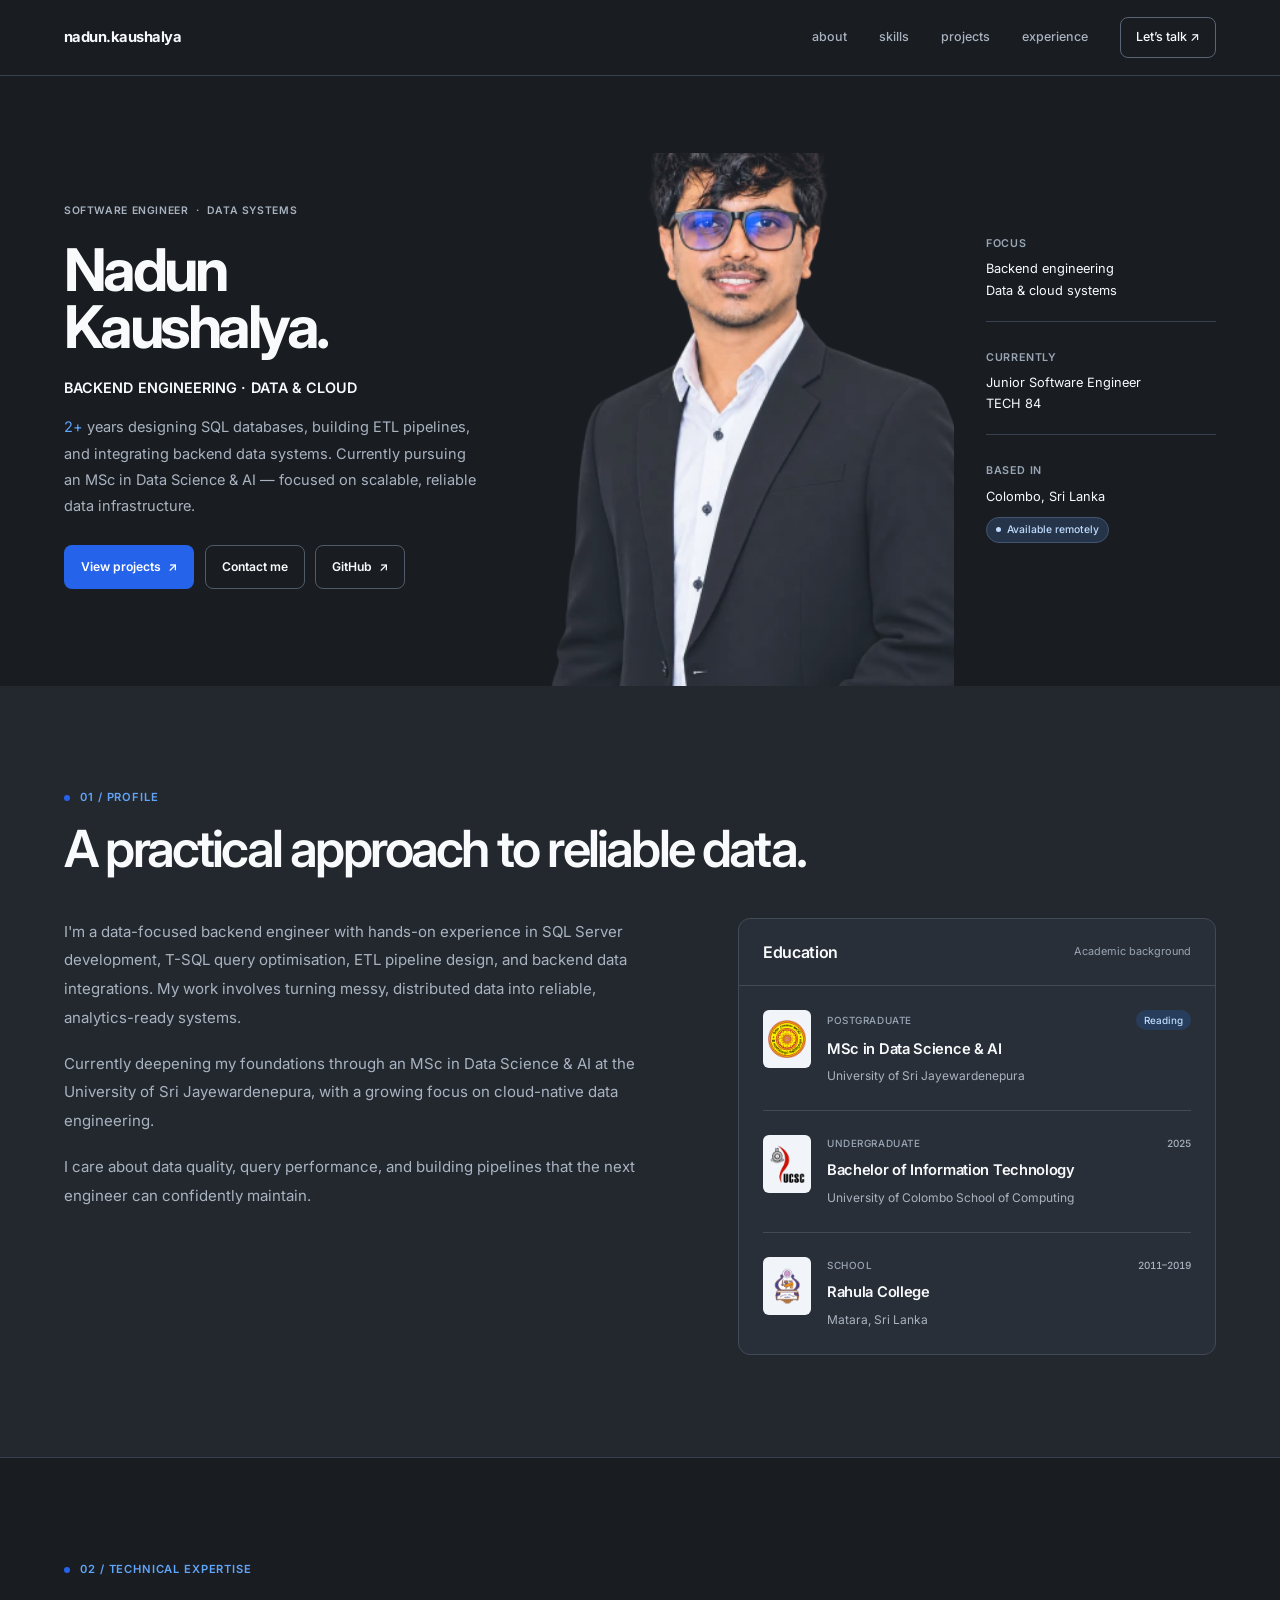
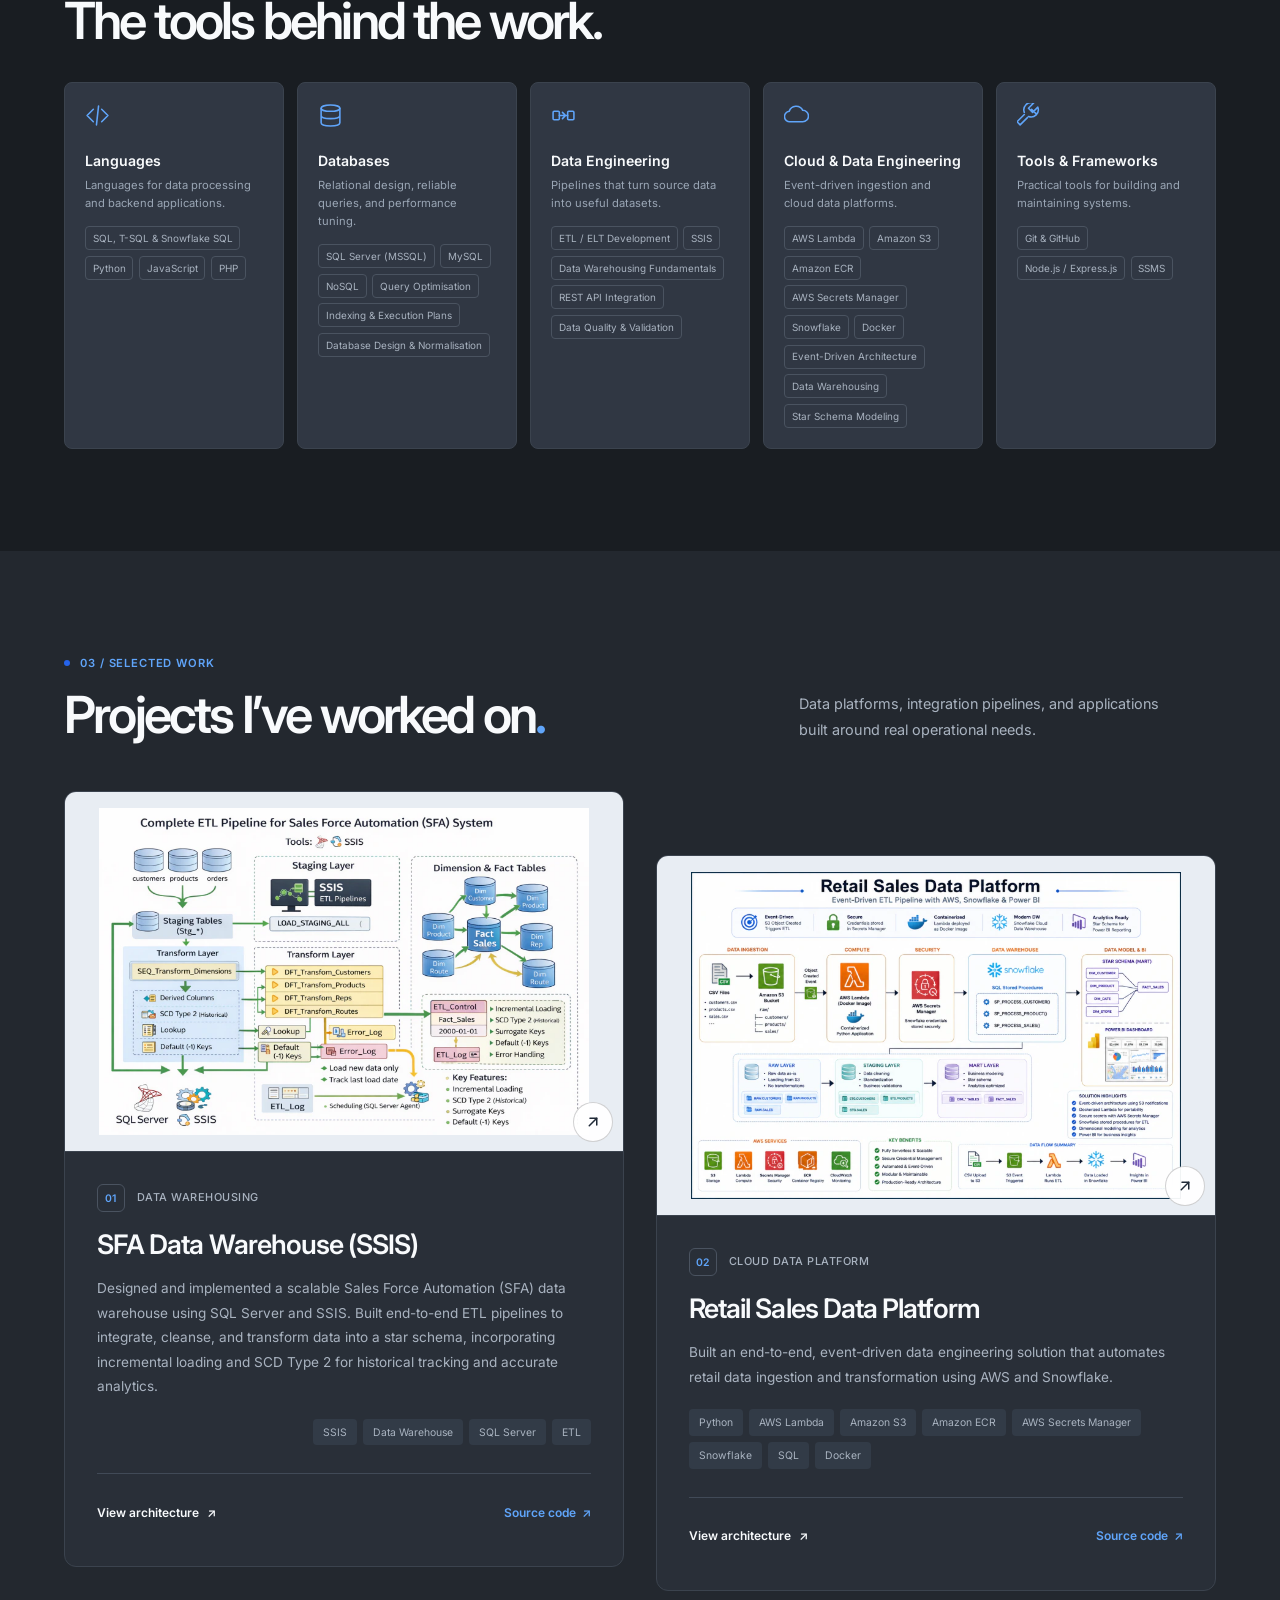
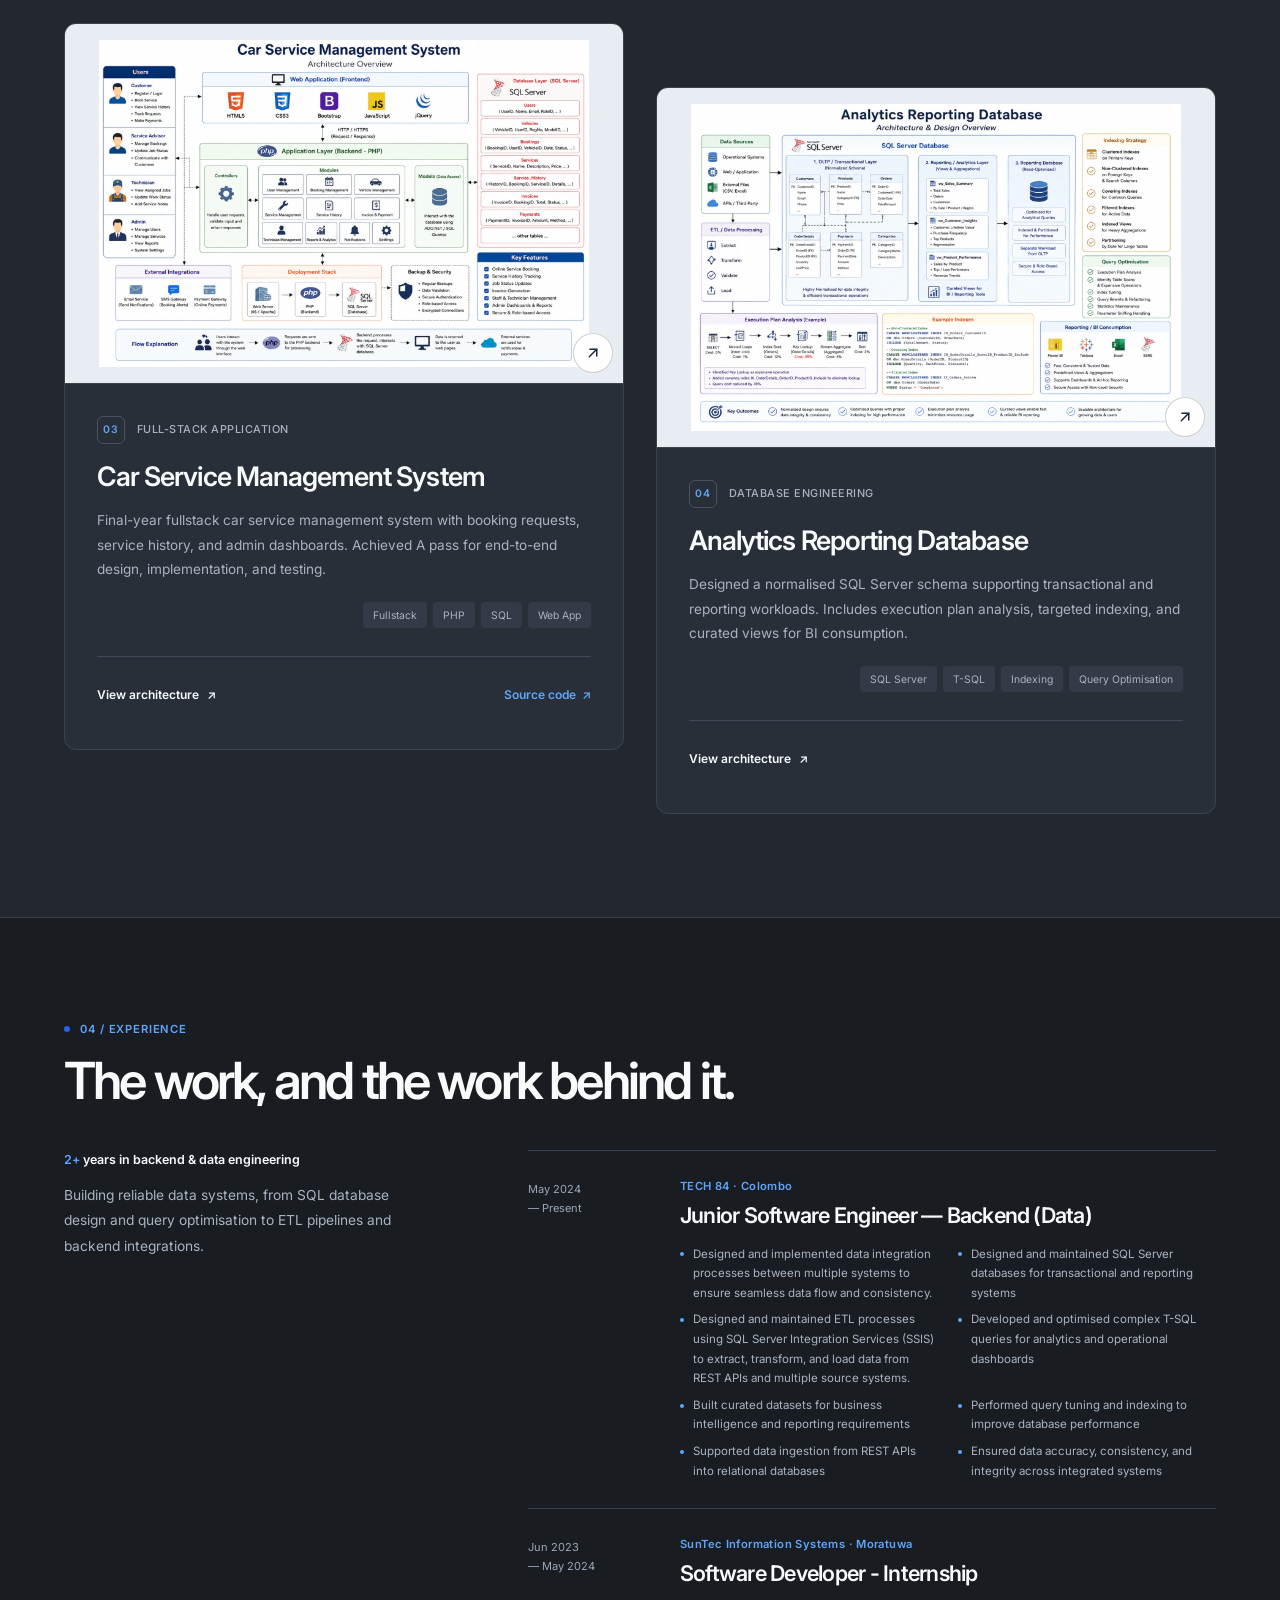
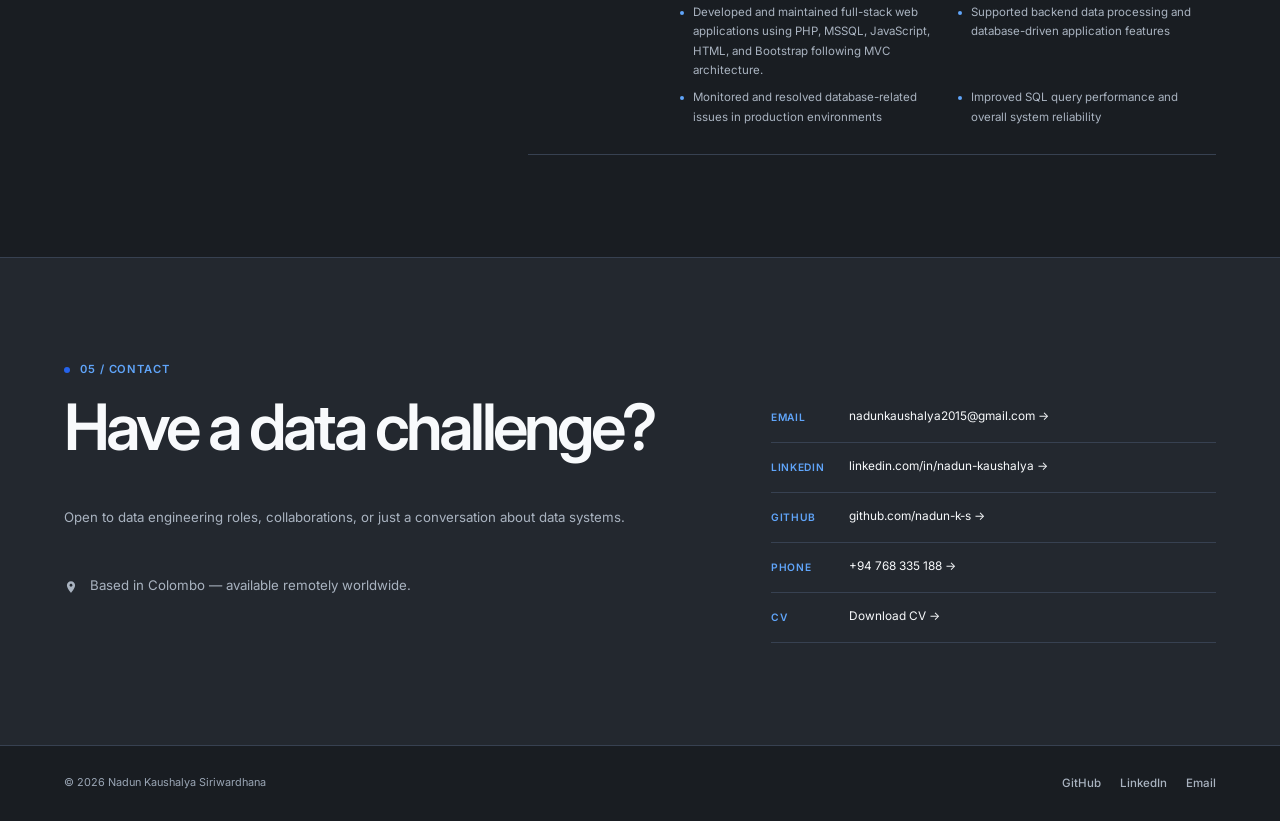
==== commit 7e5c37fe: "Add image optimization script and new responsive image asset - Introduced a new Python script `optim" ====
--- a/index.html
+++ b/index.html
@@ -6,9 +6,11 @@
   <title>Nadun Kaushalya — Software Engineer | Data &amp; Backend</title>
   <meta name="description" content="Nadun Kaushalya is a software engineer focused on backend systems, databases, and data engineering." />
   <meta name="theme-color" content="#191d22" />
+  <link rel="icon" type="image/svg+xml" href="favicon.svg" />
+  <link rel="preload" as="image" type="image/webp" imagesrcset="img/responsive/nadun-kaushalya-480.webp 480w, img/responsive/nadun-kaushalya-800.webp 800w, img/responsive/nadun-kaushalya-1199.webp 1199w" imagesizes="(max-width: 540px) min(370px, calc(100vw - 2.4rem)), (max-width: 1100px) 43vw, (min-width: 1289px) 443px, 37vw" fetchpriority="high" />
   <link rel="preconnect" href="https://fonts.googleapis.com" />
   <link rel="preconnect" href="https://fonts.gstatic.com" crossorigin />
-  <link href="https://fonts.googleapis.com/css2?family=Inter:wght@400;500;600;700;800&display=swap" rel="stylesheet" />
+  <link href="https://fonts.googleapis.com/css2?family=Inter:wght@400;500;600;700&display=swap" rel="stylesheet" />
   <link rel="stylesheet" href="portfolio.css" />
 </head>
 <body>
@@ -53,8 +55,8 @@
 
     <div class="hero-photo-desktop">
       <picture>
-        <source srcset="img/nadun-kaushalya.webp" type="image/webp" />
-        <img src="IMG_2559-4.png" alt="Nadun Kaushalya" width="1199" height="1312" fetchpriority="high" decoding="async" />
+        <source srcset="img/responsive/nadun-kaushalya-480.webp 480w, img/responsive/nadun-kaushalya-800.webp 800w, img/responsive/nadun-kaushalya-1199.webp 1199w" sizes="(max-width: 540px) min(370px, calc(100vw - 2.4rem)), (max-width: 1100px) 43vw, (min-width: 1289px) 443px, 37vw" type="image/webp" />
+        <img src="img/nadun-kaushalya-fallback.png" alt="Nadun Kaushalya" width="1199" height="1312" loading="eager" fetchpriority="high" decoding="async" />
       </picture>
 
     </div>
@@ -94,7 +96,7 @@
         </div>
         <ol class="education-list">
           <li class="education-item">
-            <div class="education-logo"><picture><source srcset="logos/usjp.webp" type="image/webp" /><img src="logos/usjp.png" alt="University of Sri Jayewardenepura crest" loading="lazy" width="800" height="800" decoding="async" /></picture></div>
+            <div class="education-logo"><picture><source srcset="img/responsive/usjp-96.webp" type="image/webp" /><img src="logos/usjp.png" alt="University of Sri Jayewardenepura crest" loading="lazy" width="800" height="800" decoding="async" /></picture></div>
             <div class="education-content">
               <div class="education-meta"><span>Postgraduate</span><span class="education-status">Reading</span></div>
               <h4>MSc in Data Science &amp; AI</h4>
@@ -102,7 +104,7 @@
             </div>
           </li>
           <li class="education-item">
-            <div class="education-logo"><picture><source srcset="logos/ucsc.webp" type="image/webp" /><img src="logos/ucsc.png" alt="University of Colombo School of Computing crest" loading="lazy" width="280" height="280" decoding="async" /></picture></div>
+            <div class="education-logo"><picture><source srcset="img/responsive/ucsc-96.webp" type="image/webp" /><img src="logos/ucsc.png" alt="University of Colombo School of Computing crest" loading="lazy" width="280" height="280" decoding="async" /></picture></div>
             <div class="education-content">
               <div class="education-meta"><span>Undergraduate</span><span class="education-date">2025</span></div>
               <h4>Bachelor of Information Technology</h4>
@@ -110,7 +112,7 @@
             </div>
           </li>
           <li class="education-item">
-            <div class="education-logo"><picture><source srcset="logos/rcm.webp" type="image/webp" /><img src="logos/rcm.png" alt="Rahula College crest" loading="lazy" width="512" height="512" decoding="async" /></picture></div>
+            <div class="education-logo"><picture><source srcset="img/responsive/rcm-96.webp" type="image/webp" /><img src="logos/rcm.png" alt="Rahula College crest" loading="lazy" width="512" height="512" decoding="async" /></picture></div>
             <div class="education-content">
               <div class="education-meta"><span>School</span><span class="education-date">2011–2019</span></div>
               <h4>Rahula College</h4>
@@ -182,7 +184,8 @@
 
   <div class="project-image-preview" id="projectImagePreview" role="dialog" aria-modal="true" aria-label="Project image preview" tabindex="-1">
     <button class="close-btn" aria-label="Close preview">×</button>
-    <img id="projectPreviewImage" src="" alt="Project preview" />
+    <img id="projectPreviewImage" alt="Project preview" decoding="async" />
+    <p class="preview-status" role="status" aria-live="polite"></p>
   </div>
 
   <div class="cv-preview" id="cvPreview" role="dialog" aria-modal="true" aria-labelledby="cvPreviewTitle">
@@ -194,7 +197,7 @@
           <button class="cv-preview-close" type="button" aria-label="Close CV preview">×</button>
         </div>
       </div>
-      <iframe class="cv-preview-frame" src="Resume - Nadun Kaushalya.pdf" title="Nadun Kaushalya CV preview"></iframe>
+      <iframe class="cv-preview-frame" data-src="Resume - Nadun Kaushalya.pdf" title="Nadun Kaushalya CV preview"></iframe>
     </div>
   </div>
 
@@ -209,8 +212,8 @@
     <div class="projects-showcase">
       <article class="project-card reveal" aria-labelledby="project-title-1">
         <div class="project-image-wrap">
-          <picture><source srcset="img/SSIS-architecture.webp" type="image/webp" /><img loading="lazy" class="project-image" src="img/SSIS-architecture.png" alt="SFA Data Warehouse project preview" width="1536" height="1024" decoding="async" /></picture>
-          <button class="project-preview-btn" type="button" aria-label="Enlarge SFA Data Warehouse project preview" data-image="img/SSIS-architecture.webp" data-alt="SFA Data Warehouse project preview">
+          <picture><source srcset="img/responsive/SSIS-architecture-480.webp 480w, img/responsive/SSIS-architecture-800.webp 800w, img/responsive/SSIS-architecture-1200.webp 1200w" sizes="(max-width: 600px) calc(100vw - 4rem), (min-width: 1289px) 530px, 43vw" type="image/webp" /><img loading="lazy" class="project-image" src="img/SSIS-architecture.png" alt="SFA Data Warehouse project preview" width="1536" height="1024" decoding="async" /></picture>
+          <button class="project-preview-btn" type="button" aria-label="Enlarge SFA Data Warehouse project preview" data-image="img/SSIS-architecture.webp" data-fallback="img/SSIS-architecture.png" data-alt="SFA Data Warehouse project preview">
             <svg viewBox="0 0 24 24" fill="none" xmlns="http://www.w3.org/2000/svg"><path d="M7 17L17 7" stroke="currentColor" stroke-width="2" stroke-linecap="round" stroke-linejoin="round"/><path d="M8 7H17V16" stroke="currentColor" stroke-width="2" stroke-linecap="round" stroke-linejoin="round"/></svg>
           </button>
         </div>
@@ -224,13 +227,13 @@
           <span class="tag">SSIS</span><span class="tag">Data Warehouse</span>
           <span class="tag">SQL Server</span><span class="tag">ETL</span>
         </div>
-          <div class="project-actions"><button type="button" class="project-preview-btn project-details-button" data-image="img/SSIS-architecture.webp" data-alt="SFA Data Warehouse project preview">View architecture <span aria-hidden="true">↗</span></button><a href="https://github.com/nadun-k-s/Sals_Force_ETL.git" target="_blank" rel="noopener noreferrer" class="project-link">Source code <span aria-hidden="true">↗</span></a></div>
+          <div class="project-actions"><button type="button" class="project-preview-btn project-details-button" data-image="img/SSIS-architecture.webp" data-fallback="img/SSIS-architecture.png" data-alt="SFA Data Warehouse project preview">View architecture <span aria-hidden="true">↗</span></button><a href="https://github.com/nadun-k-s/Sals_Force_ETL.git" target="_blank" rel="noopener noreferrer" class="project-link">Source code <span aria-hidden="true">↗</span></a></div>
         </div>
       </article>
       <article class="project-card reveal" aria-labelledby="project-title-2">
         <div class="project-image-wrap">
-          <picture><source srcset="img/snowflake-full-architecture.webp" type="image/webp" /><img loading="lazy" class="project-image" src="img/snowflake-full-architecture.png" alt="Retail Sales Data Platform project preview" width="1536" height="1024" decoding="async" /></picture>
-          <button class="project-preview-btn" type="button" aria-label="Enlarge Retail Sales Data Platform project preview" data-image="img/snowflake-full-architecture.webp" data-alt="Retail Sales Data Platform project preview">
+          <picture><source srcset="img/responsive/snowflake-full-architecture-480.webp 480w, img/responsive/snowflake-full-architecture-800.webp 800w, img/responsive/snowflake-full-architecture-1200.webp 1200w" sizes="(max-width: 600px) calc(100vw - 4rem), (min-width: 1289px) 530px, 43vw" type="image/webp" /><img loading="lazy" class="project-image" src="img/snowflake-full-architecture.png" alt="Retail Sales Data Platform project preview" width="1536" height="1024" decoding="async" /></picture>
+          <button class="project-preview-btn" type="button" aria-label="Enlarge Retail Sales Data Platform project preview" data-image="img/snowflake-full-architecture.webp" data-fallback="img/snowflake-full-architecture.png" data-alt="Retail Sales Data Platform project preview">
             <svg viewBox="0 0 24 24" fill="none" xmlns="http://www.w3.org/2000/svg"><path d="M7 17L17 7" stroke="currentColor" stroke-width="2" stroke-linecap="round" stroke-linejoin="round"/><path d="M8 7H17V16" stroke="currentColor" stroke-width="2" stroke-linecap="round" stroke-linejoin="round"/></svg>
           </button>
         </div>
@@ -246,13 +249,13 @@
           <span class="tag">AWS Secrets Manager</span><span class="tag">Snowflake</span>
           <span class="tag">SQL</span><span class="tag">Docker</span>
         </div>
-          <div class="project-actions"><button type="button" class="project-preview-btn project-details-button" data-image="img/snowflake-full-architecture.webp" data-alt="Retail Sales Data Platform project preview">View architecture <span aria-hidden="true">↗</span></button><a href="https://github.com/nadun-k-s/Retail-Sales-Data-Platform.git" target="_blank" rel="noopener noreferrer" class="project-link">Source code <span aria-hidden="true">↗</span></a></div>
+          <div class="project-actions"><button type="button" class="project-preview-btn project-details-button" data-image="img/snowflake-full-architecture.webp" data-fallback="img/snowflake-full-architecture.png" data-alt="Retail Sales Data Platform project preview">View architecture <span aria-hidden="true">↗</span></button><a href="https://github.com/nadun-k-s/Retail-Sales-Data-Platform.git" target="_blank" rel="noopener noreferrer" class="project-link">Source code <span aria-hidden="true">↗</span></a></div>
         </div>
       </article>
       <article class="project-card reveal" aria-labelledby="project-title-3">
         <div class="project-image-wrap">
-          <picture><source srcset="img/cms-architecture.webp" type="image/webp" /><img loading="lazy" class="project-image" src="img/cms-architecture.png" alt="Car Service Management System project preview" width="1536" height="1024" decoding="async" /></picture>
-          <button class="project-preview-btn" type="button" aria-label="Enlarge Car Service Management System project preview" data-image="img/cms-architecture.webp" data-alt="Car Service Management System project preview">
+          <picture><source srcset="img/responsive/cms-architecture-480.webp 480w, img/responsive/cms-architecture-800.webp 800w, img/responsive/cms-architecture-1200.webp 1200w" sizes="(max-width: 600px) calc(100vw - 4rem), (min-width: 1289px) 530px, 43vw" type="image/webp" /><img loading="lazy" class="project-image" src="img/cms-architecture.png" alt="Car Service Management System project preview" width="1536" height="1024" decoding="async" /></picture>
+          <button class="project-preview-btn" type="button" aria-label="Enlarge Car Service Management System project preview" data-image="img/cms-architecture.webp" data-fallback="img/cms-architecture.png" data-alt="Car Service Management System project preview">
             <svg viewBox="0 0 24 24" fill="none" xmlns="http://www.w3.org/2000/svg"><path d="M7 17L17 7" stroke="currentColor" stroke-width="2" stroke-linecap="round" stroke-linejoin="round"/><path d="M8 7H17V16" stroke="currentColor" stroke-width="2" stroke-linecap="round" stroke-linejoin="round"/></svg>
           </button>
         </div>
@@ -267,13 +270,13 @@
           <span class="tag">Fullstack</span><span class="tag">PHP</span>
           <span class="tag">SQL</span><span class="tag">Web App</span>
         </div>
-          <div class="project-actions"><button type="button" class="project-preview-btn project-details-button" data-image="img/cms-architecture.webp" data-alt="Car Service Management System project preview">View architecture <span aria-hidden="true">↗</span></button><a href="https://github.com/nadun-k-s/Car-Service-Management-System.git" target="_blank" rel="noopener noreferrer" class="project-link">Source code <span aria-hidden="true">↗</span></a></div>
+          <div class="project-actions"><button type="button" class="project-preview-btn project-details-button" data-image="img/cms-architecture.webp" data-fallback="img/cms-architecture.png" data-alt="Car Service Management System project preview">View architecture <span aria-hidden="true">↗</span></button><a href="https://github.com/nadun-k-s/Car-Service-Management-System.git" target="_blank" rel="noopener noreferrer" class="project-link">Source code <span aria-hidden="true">↗</span></a></div>
         </div>
       </article>
       <article class="project-card reveal" aria-labelledby="project-title-4">
         <div class="project-image-wrap">
-          <picture><source srcset="img/reporting-warehouse.webp" type="image/webp" /><img loading="lazy" class="project-image" src="img/reporting-warehouse.png" alt="Analytics Reporting Database project preview" width="1536" height="1024" decoding="async" /></picture>
-          <button class="project-preview-btn" type="button" aria-label="Enlarge Analytics Reporting Database project preview" data-image="img/reporting-warehouse.webp" data-alt="Analytics Reporting Database project preview">
+          <picture><source srcset="img/responsive/reporting-warehouse-480.webp 480w, img/responsive/reporting-warehouse-800.webp 800w, img/responsive/reporting-warehouse-1200.webp 1200w" sizes="(max-width: 600px) calc(100vw - 4rem), (min-width: 1289px) 530px, 43vw" type="image/webp" /><img loading="lazy" class="project-image" src="img/reporting-warehouse.png" alt="Analytics Reporting Database project preview" width="1536" height="1024" decoding="async" /></picture>
+          <button class="project-preview-btn" type="button" aria-label="Enlarge Analytics Reporting Database project preview" data-image="img/reporting-warehouse.webp" data-fallback="img/reporting-warehouse.png" data-alt="Analytics Reporting Database project preview">
             <svg viewBox="0 0 24 24" fill="none" xmlns="http://www.w3.org/2000/svg"><path d="M7 17L17 7" stroke="currentColor" stroke-width="2" stroke-linecap="round" stroke-linejoin="round"/><path d="M8 7H17V16" stroke="currentColor" stroke-width="2" stroke-linecap="round" stroke-linejoin="round"/></svg>
           </button>
         </div>
@@ -289,7 +292,7 @@
           <span class="tag">SQL Server</span><span class="tag">T-SQL</span>
           <span class="tag">Indexing</span><span class="tag">Query Optimisation</span>
         </div>
-          <div class="project-actions"><button type="button" class="project-preview-btn project-details-button" data-image="img/reporting-warehouse.webp" data-alt="Analytics Reporting Database project preview">View architecture <span aria-hidden="true">↗</span></button></div>
+          <div class="project-actions"><button type="button" class="project-preview-btn project-details-button" data-image="img/reporting-warehouse.webp" data-fallback="img/reporting-warehouse.png" data-alt="Analytics Reporting Database project preview">View architecture <span aria-hidden="true">↗</span></button></div>
         </div>
       </article>
     </div>
@@ -403,12 +406,44 @@
     previewButtons.forEach((button) => {
       button.addEventListener('click', () => {
         activePreviewButton = button;
+        previewImage.dataset.fallback = button.dataset.fallback;
+        previewImage.dataset.retried = '';
+        previewImage.hidden = false;
+        preview.querySelector('.preview-status').textContent = 'Loading full-resolution preview…';
         previewImage.src = button.dataset.image;
         previewImage.alt = button.dataset.alt;
         preview.classList.add('active');
         document.body.style.overflow = 'hidden';
         closeBtn.focus();
       });
+    });
+
+    const previewStatus = preview.querySelector('.preview-status');
+    previewImage.addEventListener('load', () => { previewStatus.textContent = ''; });
+    previewImage.addEventListener('error', () => {
+      if (previewImage.dataset.fallback && !previewImage.dataset.retried) {
+        previewImage.dataset.retried = 'true';
+        previewImage.src = previewImage.dataset.fallback;
+      } else {
+        previewImage.hidden = true;
+        previewStatus.textContent = 'Preview could not load. Close and select View architecture to retry.';
+      }
+    });
+    document.querySelectorAll('picture img').forEach((image) => {
+      const picture = image.closest('picture');
+      const markLoaded = () => { picture.classList.add('image-ready'); picture.classList.remove('image-failed'); };
+      image.addEventListener('load', markLoaded);
+      image.addEventListener('error', () => {
+        if (!image.dataset.fallbackAttempted) {
+          image.dataset.fallbackAttempted = 'true';
+          picture.querySelectorAll('source').forEach((source) => source.remove());
+          image.src = image.getAttribute('src');
+        } else {
+          picture.classList.add('image-failed');
+          picture.setAttribute('data-image-message', image.alt + ' — image unavailable');
+        }
+      });
+      if (image.complete && image.naturalWidth) markLoaded();
     });
 
     const closePreview = () => {
@@ -435,6 +470,8 @@
 
     cvDownloadLink.addEventListener('click', (e) => {
       e.preventDefault();
+      const frame = cvPreview.querySelector('iframe');
+      if (!frame.hasAttribute('src')) frame.src = frame.dataset.src;
       cvPreview.classList.add('active');
       document.body.style.overflow = 'hidden';
       cvCloseBtn.focus();
--- a/portfolio.css
+++ b/portfolio.css
@@ -673,3 +673,10 @@
 /* Keep lossless image sources within their existing layout frames. */
 .education-logo picture { display: flex; width: 100%; height: 100%; align-items: center; justify-content: center; }
 .project-image-wrap picture { display: block; width: 100%; height: 100%; }
+
+/* Existing frames act as stable placeholders while images arrive. */
+.project-image-wrap picture, .education-logo picture { position: relative; }
+picture.image-failed::after { content: attr(data-image-message); position: absolute; inset: 0; display: grid; place-items: center; padding: .75rem; color: #374151; background: #e8edf3; text-align: center; font-size: .75rem; }
+.hero-photo-desktop picture.image-failed::after { color: var(--text-secondary); background: var(--page); }
+.preview-status { position: absolute; bottom: 1rem; left: 1rem; right: 1rem; margin: 0; color: var(--text-secondary); text-align: center; font-size: .8rem; pointer-events: none; }
+.project-image-preview img[hidden] { display: none; }
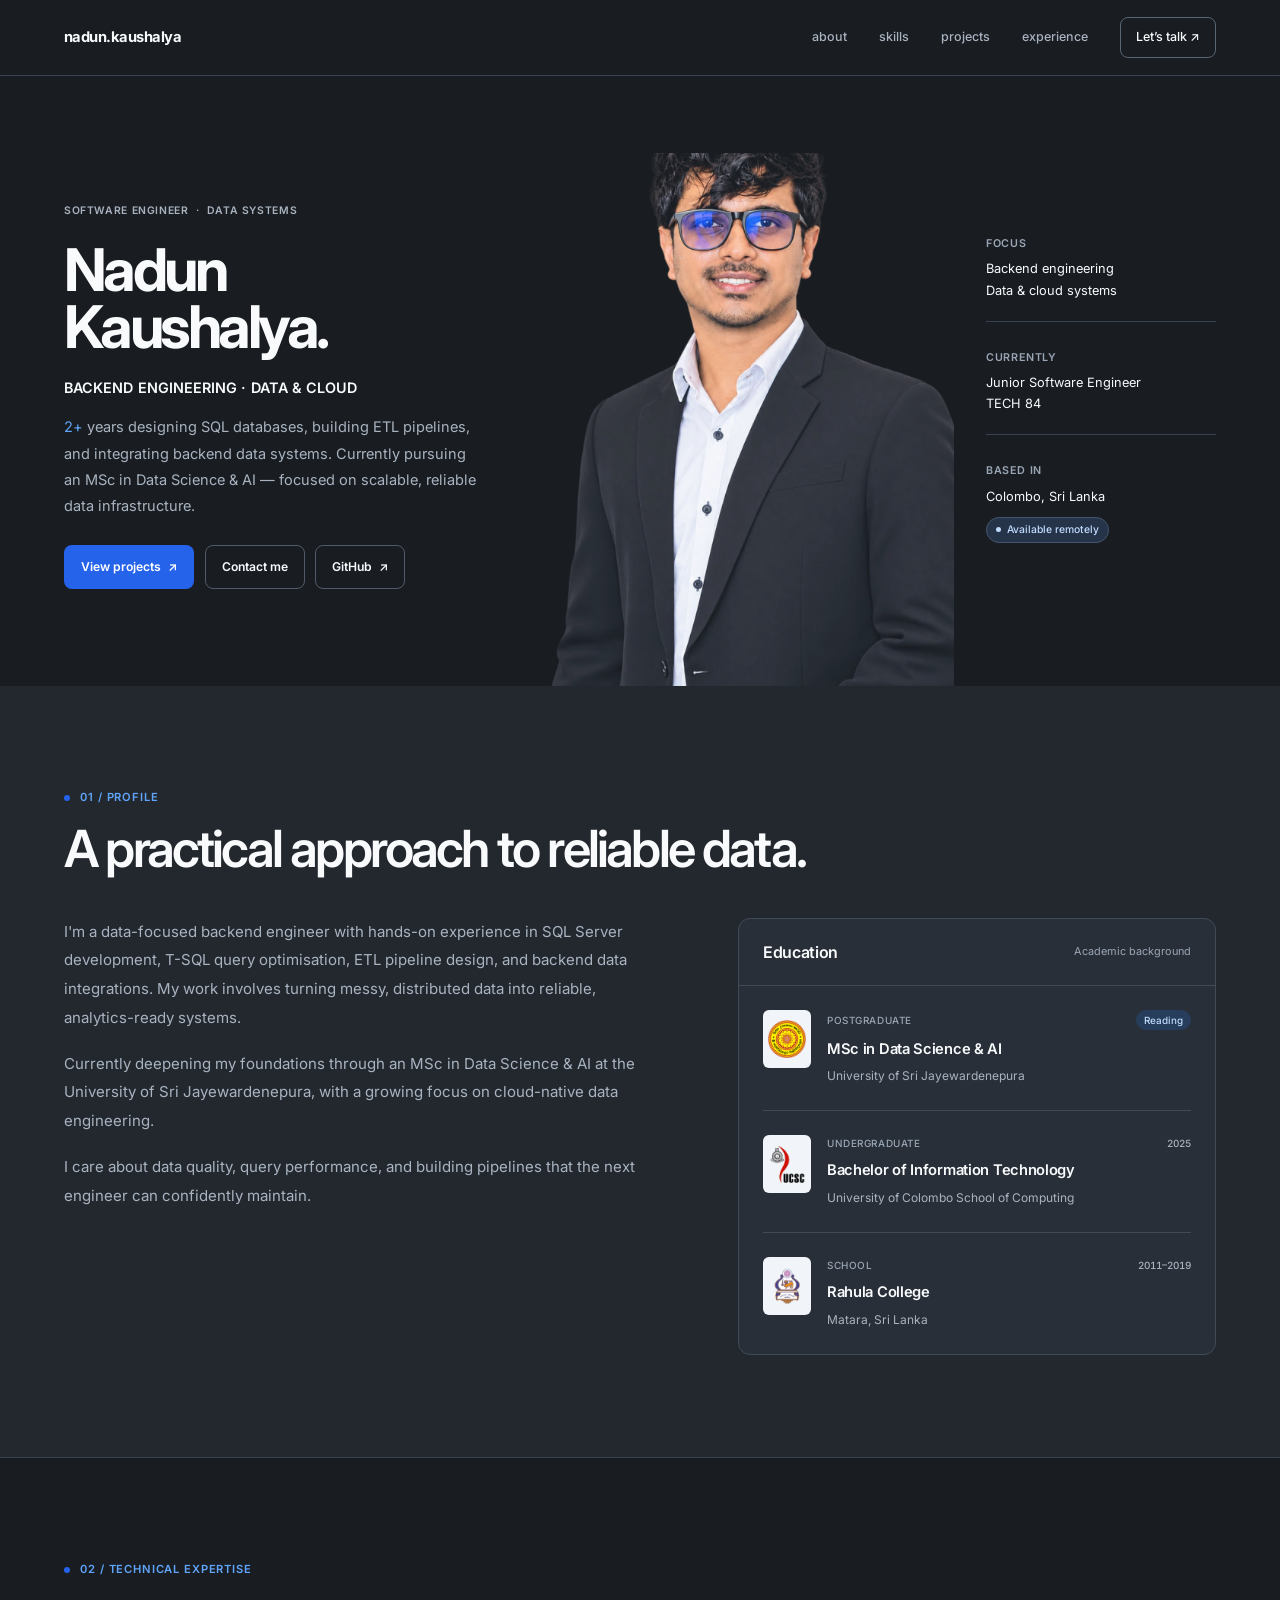
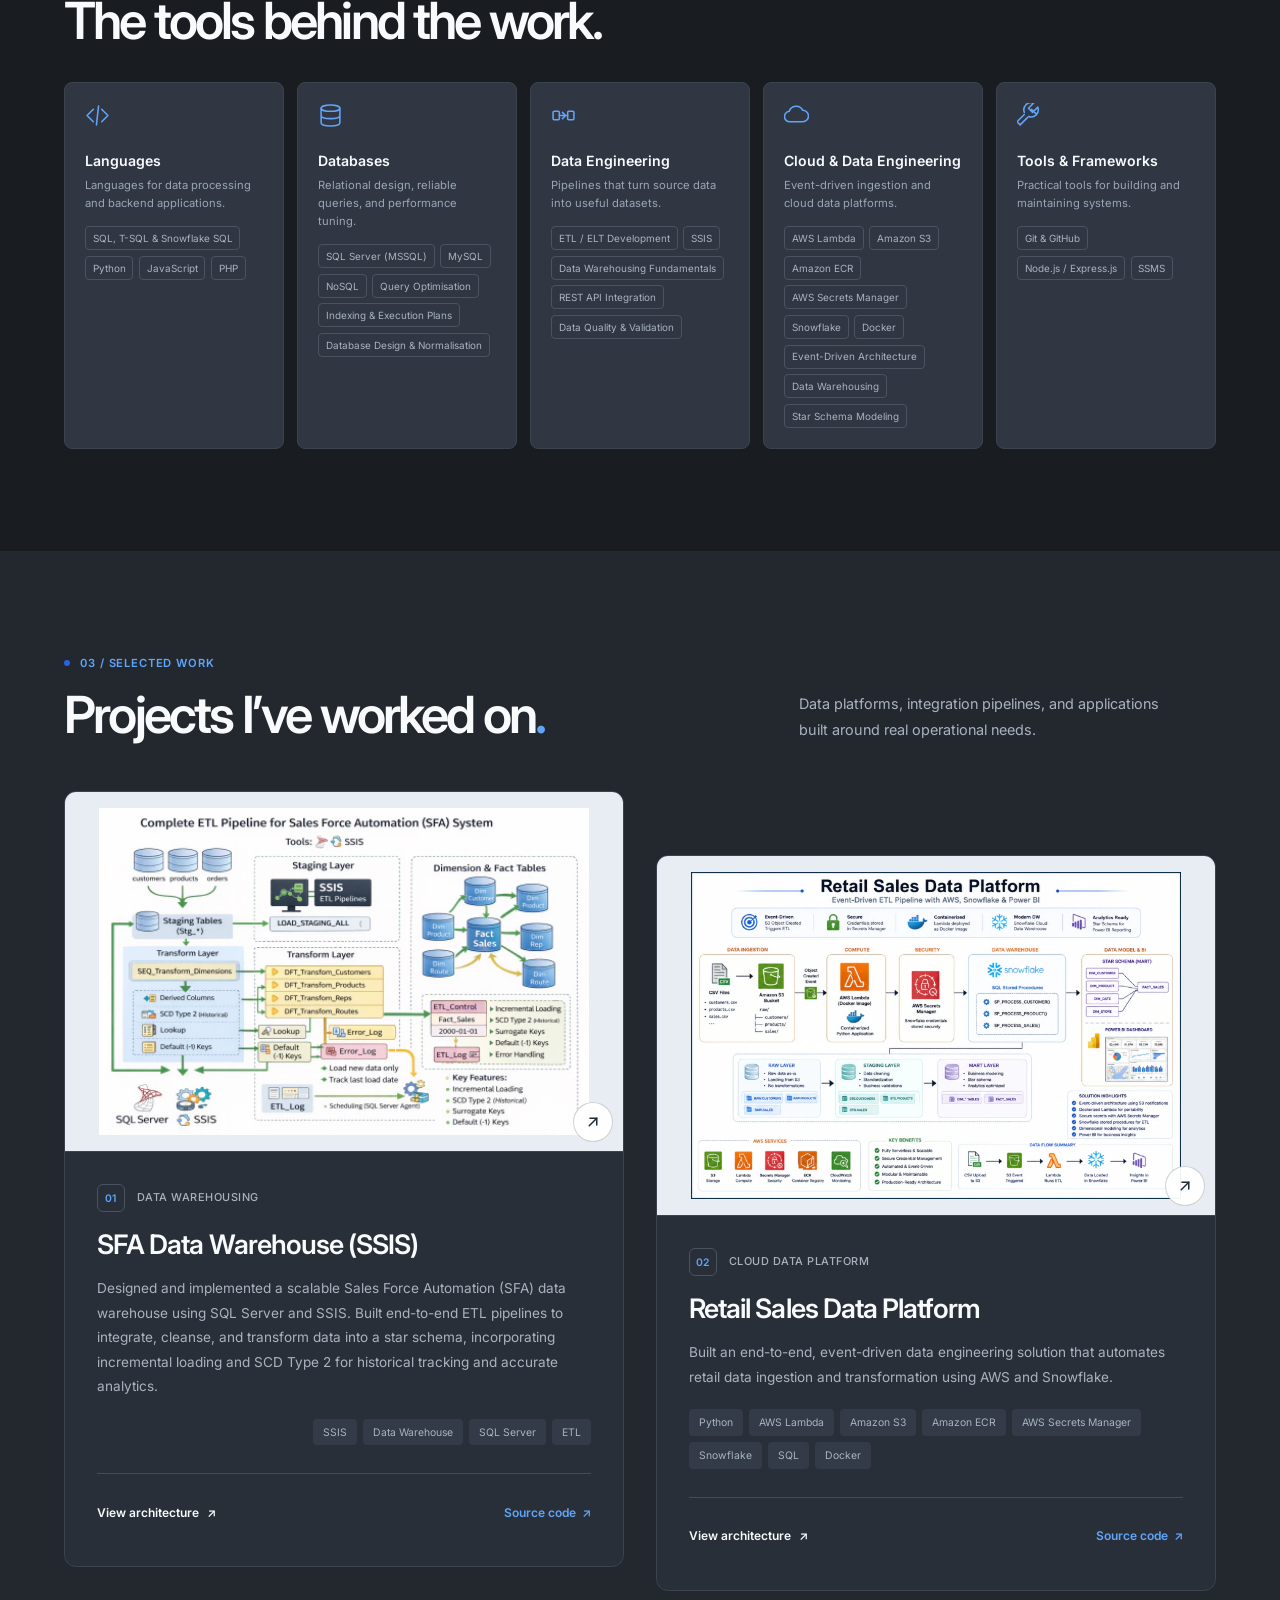
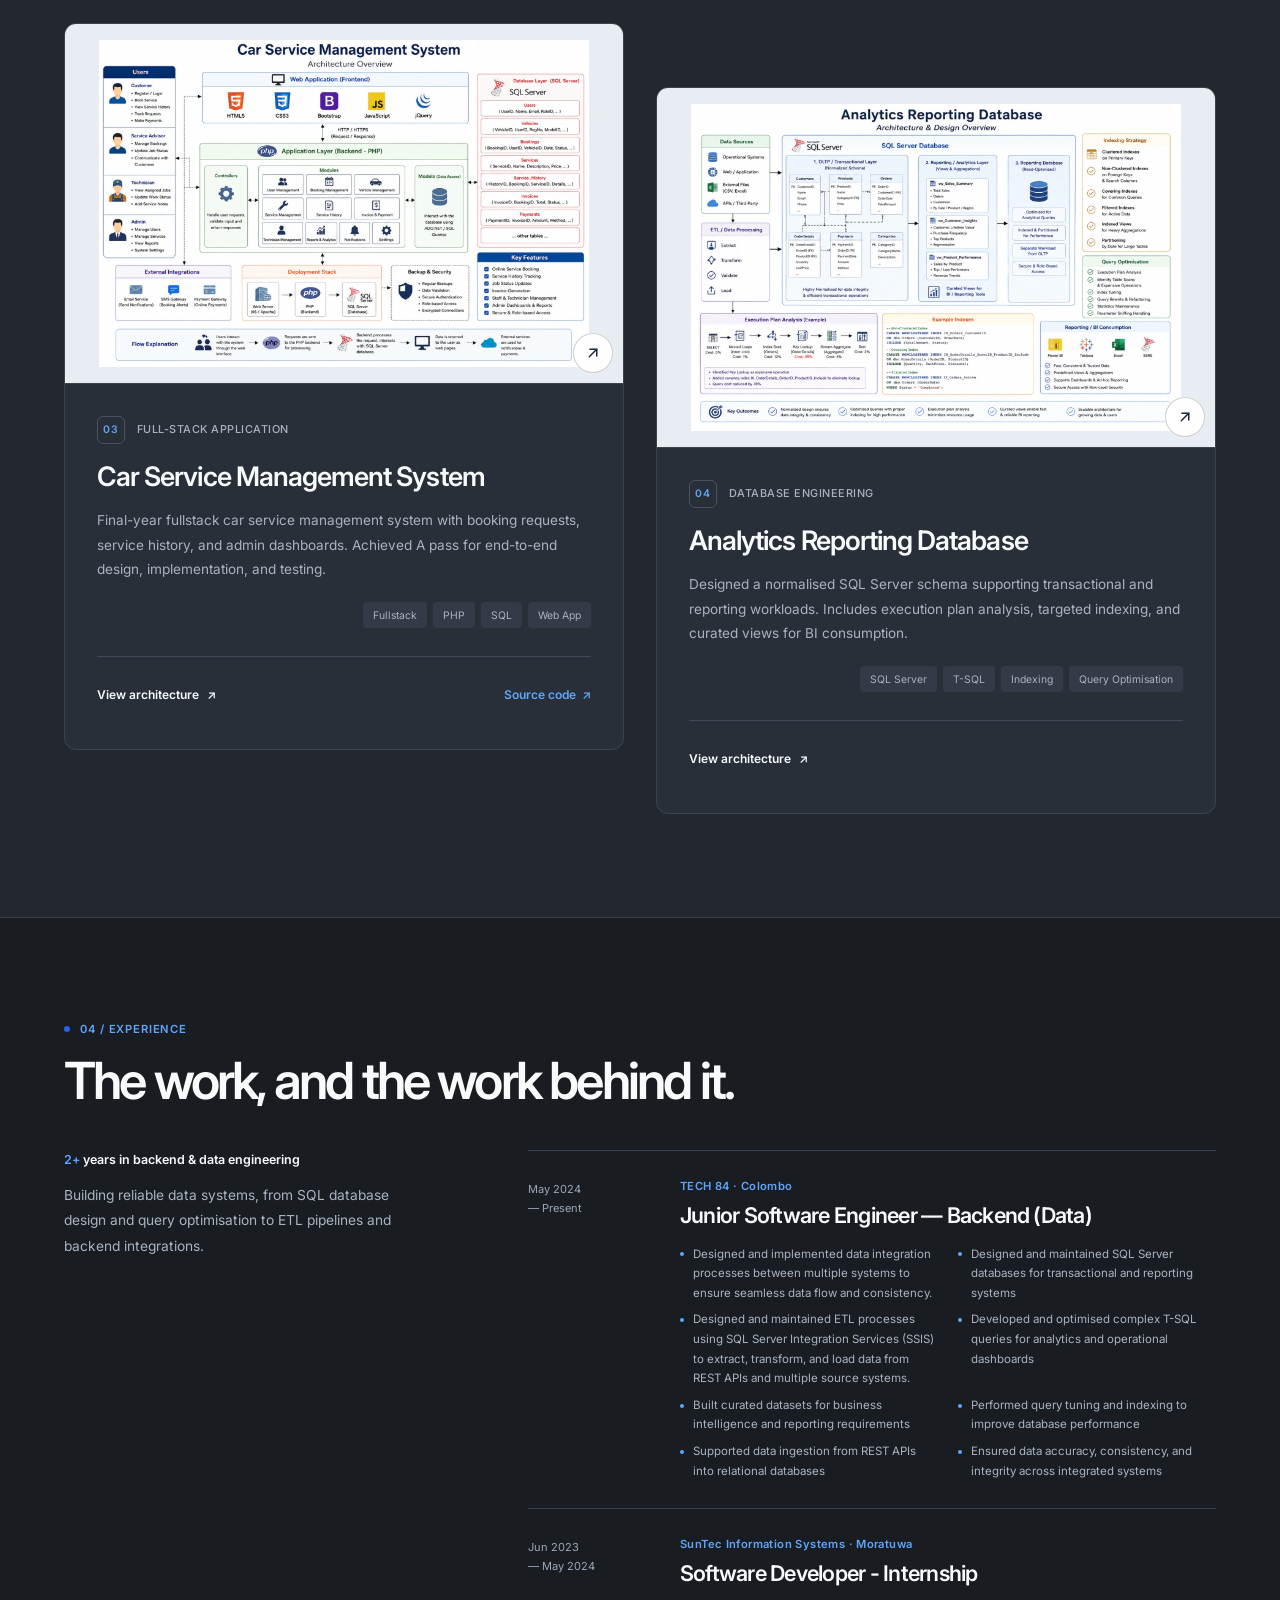
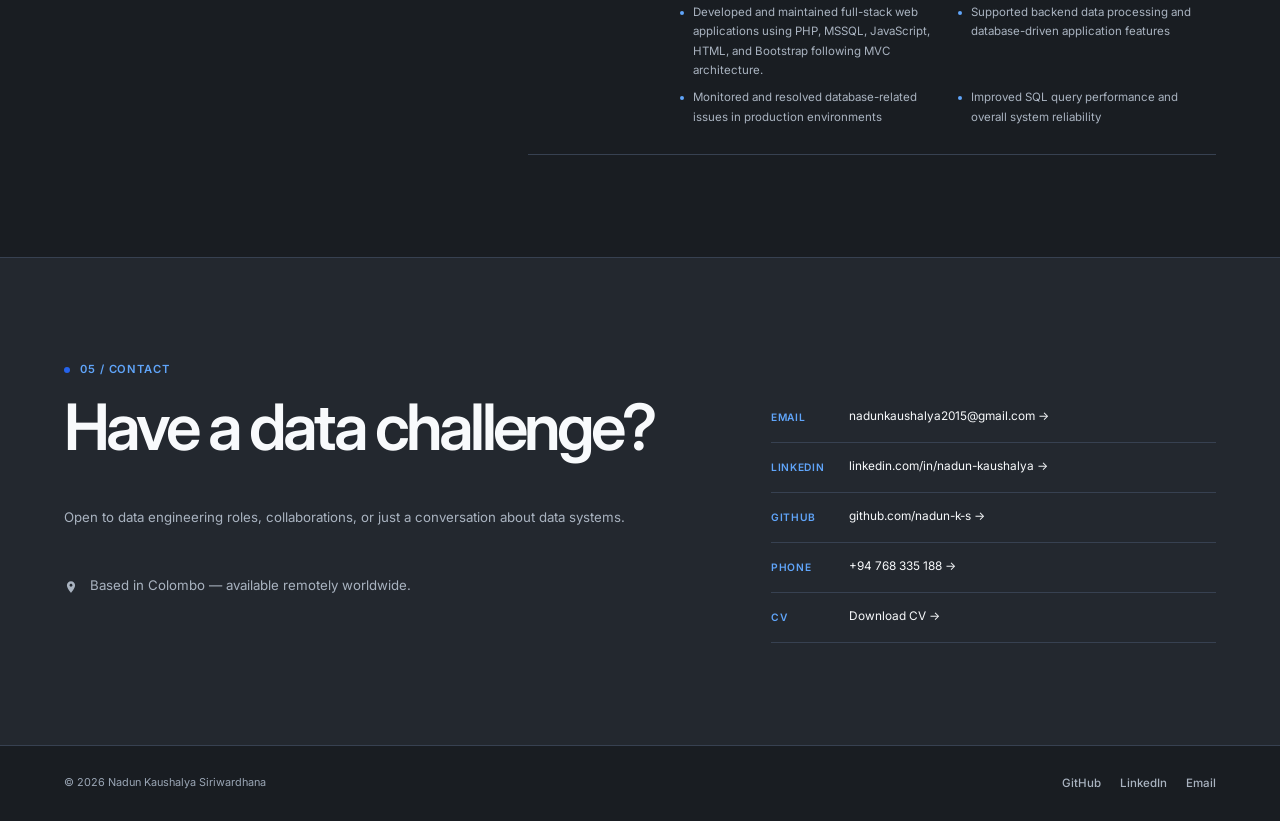
==== commit b3f093d1: "Refactor code structure for improved readability and maintainability" ====
--- a/index.html
+++ b/index.html
@@ -7,7 +7,7 @@
   <meta name="description" content="Nadun Kaushalya is a software engineer focused on backend systems, databases, and data engineering." />
   <meta name="theme-color" content="#191d22" />
   <link rel="icon" type="image/svg+xml" href="favicon.svg" />
-  <link rel="preload" as="image" type="image/webp" imagesrcset="img/responsive/nadun-kaushalya-480.webp 480w, img/responsive/nadun-kaushalya-800.webp 800w, img/responsive/nadun-kaushalya-1199.webp 1199w" imagesizes="(max-width: 540px) min(370px, calc(100vw - 2.4rem)), (max-width: 1100px) 43vw, (min-width: 1289px) 443px, 37vw" fetchpriority="high" />
+  <link rel="preload" as="image" type="image/webp" imagesrcset="img/responsive/nadun-kaushalya-480.webp 480w, img/responsive/nadun-kaushalya-640.webp 640w, img/responsive/nadun-kaushalya-800.webp 800w, img/responsive/nadun-kaushalya-1000.webp 1000w, img/responsive/nadun-kaushalya-1440.webp 1440w, img/responsive/nadun-kaushalya-1800.webp 1800w, img/responsive/nadun-kaushalya-2200.webp 2200w" imagesizes="(max-width: 540px) 480px, 709px" fetchpriority="high" />
   <link rel="preconnect" href="https://fonts.googleapis.com" />
   <link rel="preconnect" href="https://fonts.gstatic.com" crossorigin />
   <link href="https://fonts.googleapis.com/css2?family=Inter:wght@400;500;600;700&display=swap" rel="stylesheet" />
@@ -53,9 +53,10 @@
       </div>
     </div>
 
+    <!-- sizes allows cover + 1.25x scale at the existing 620px maximum height; keep preload in sync. -->
     <div class="hero-photo-desktop">
       <picture>
-        <source srcset="img/responsive/nadun-kaushalya-480.webp 480w, img/responsive/nadun-kaushalya-800.webp 800w, img/responsive/nadun-kaushalya-1199.webp 1199w" sizes="(max-width: 540px) min(370px, calc(100vw - 2.4rem)), (max-width: 1100px) 43vw, (min-width: 1289px) 443px, 37vw" type="image/webp" />
+        <source srcset="img/responsive/nadun-kaushalya-480.webp 480w, img/responsive/nadun-kaushalya-640.webp 640w, img/responsive/nadun-kaushalya-800.webp 800w, img/responsive/nadun-kaushalya-1000.webp 1000w, img/responsive/nadun-kaushalya-1440.webp 1440w, img/responsive/nadun-kaushalya-1800.webp 1800w, img/responsive/nadun-kaushalya-2200.webp 2200w" sizes="(max-width: 540px) 480px, 709px" type="image/webp" />
         <img src="img/nadun-kaushalya-fallback.png" alt="Nadun Kaushalya" width="1199" height="1312" loading="eager" fetchpriority="high" decoding="async" />
       </picture>
 
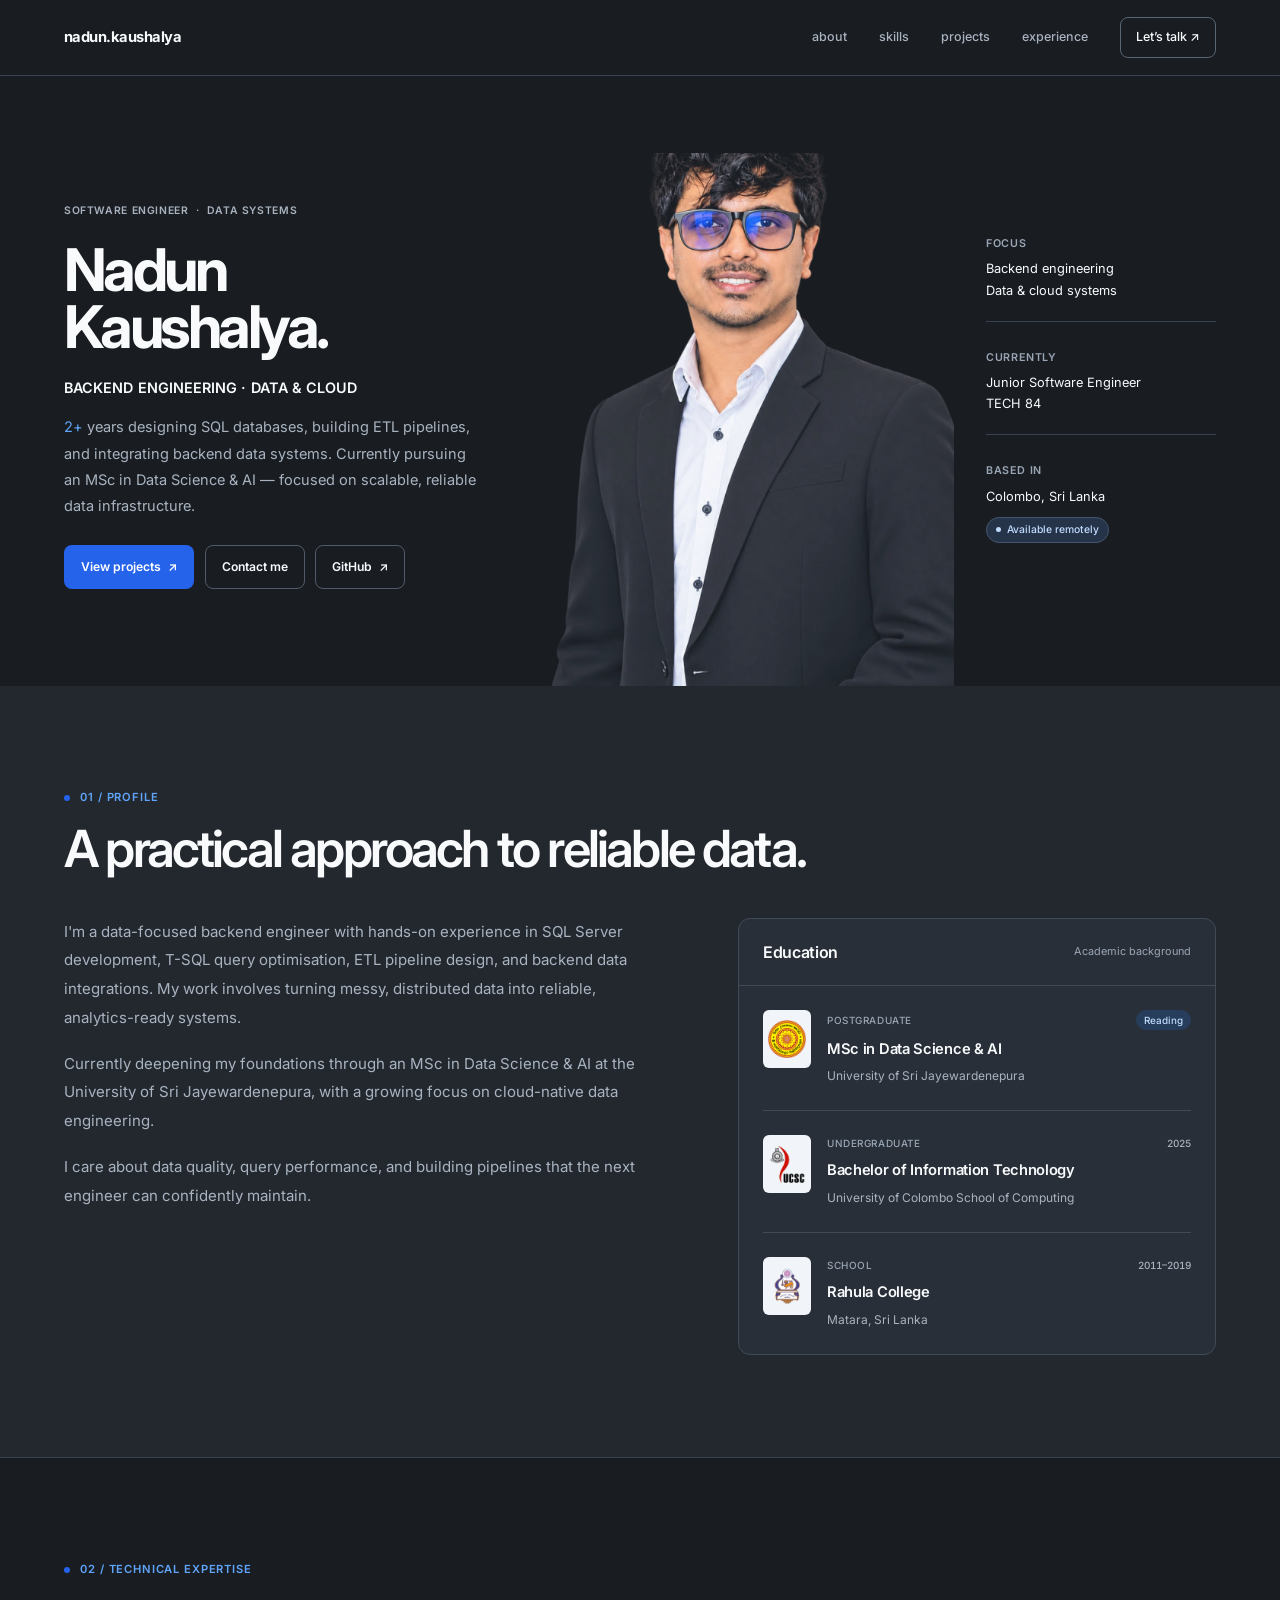
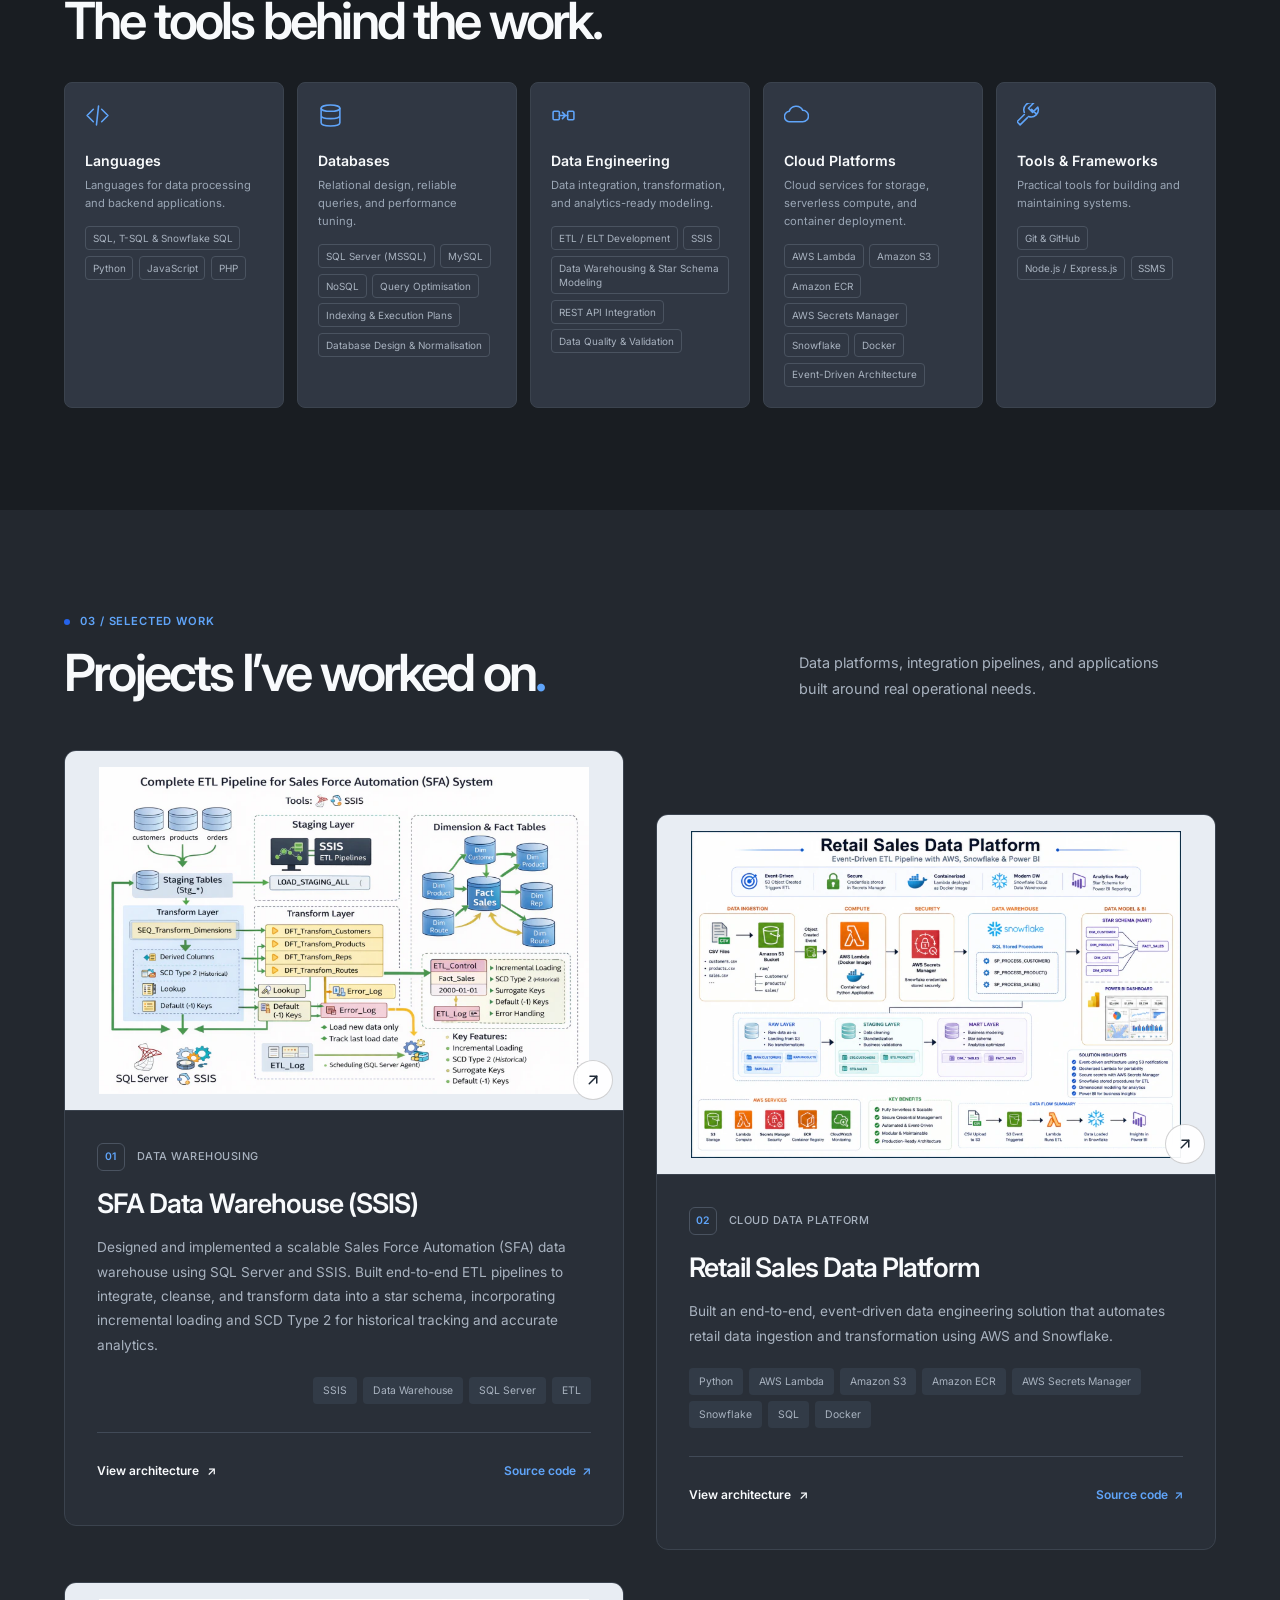
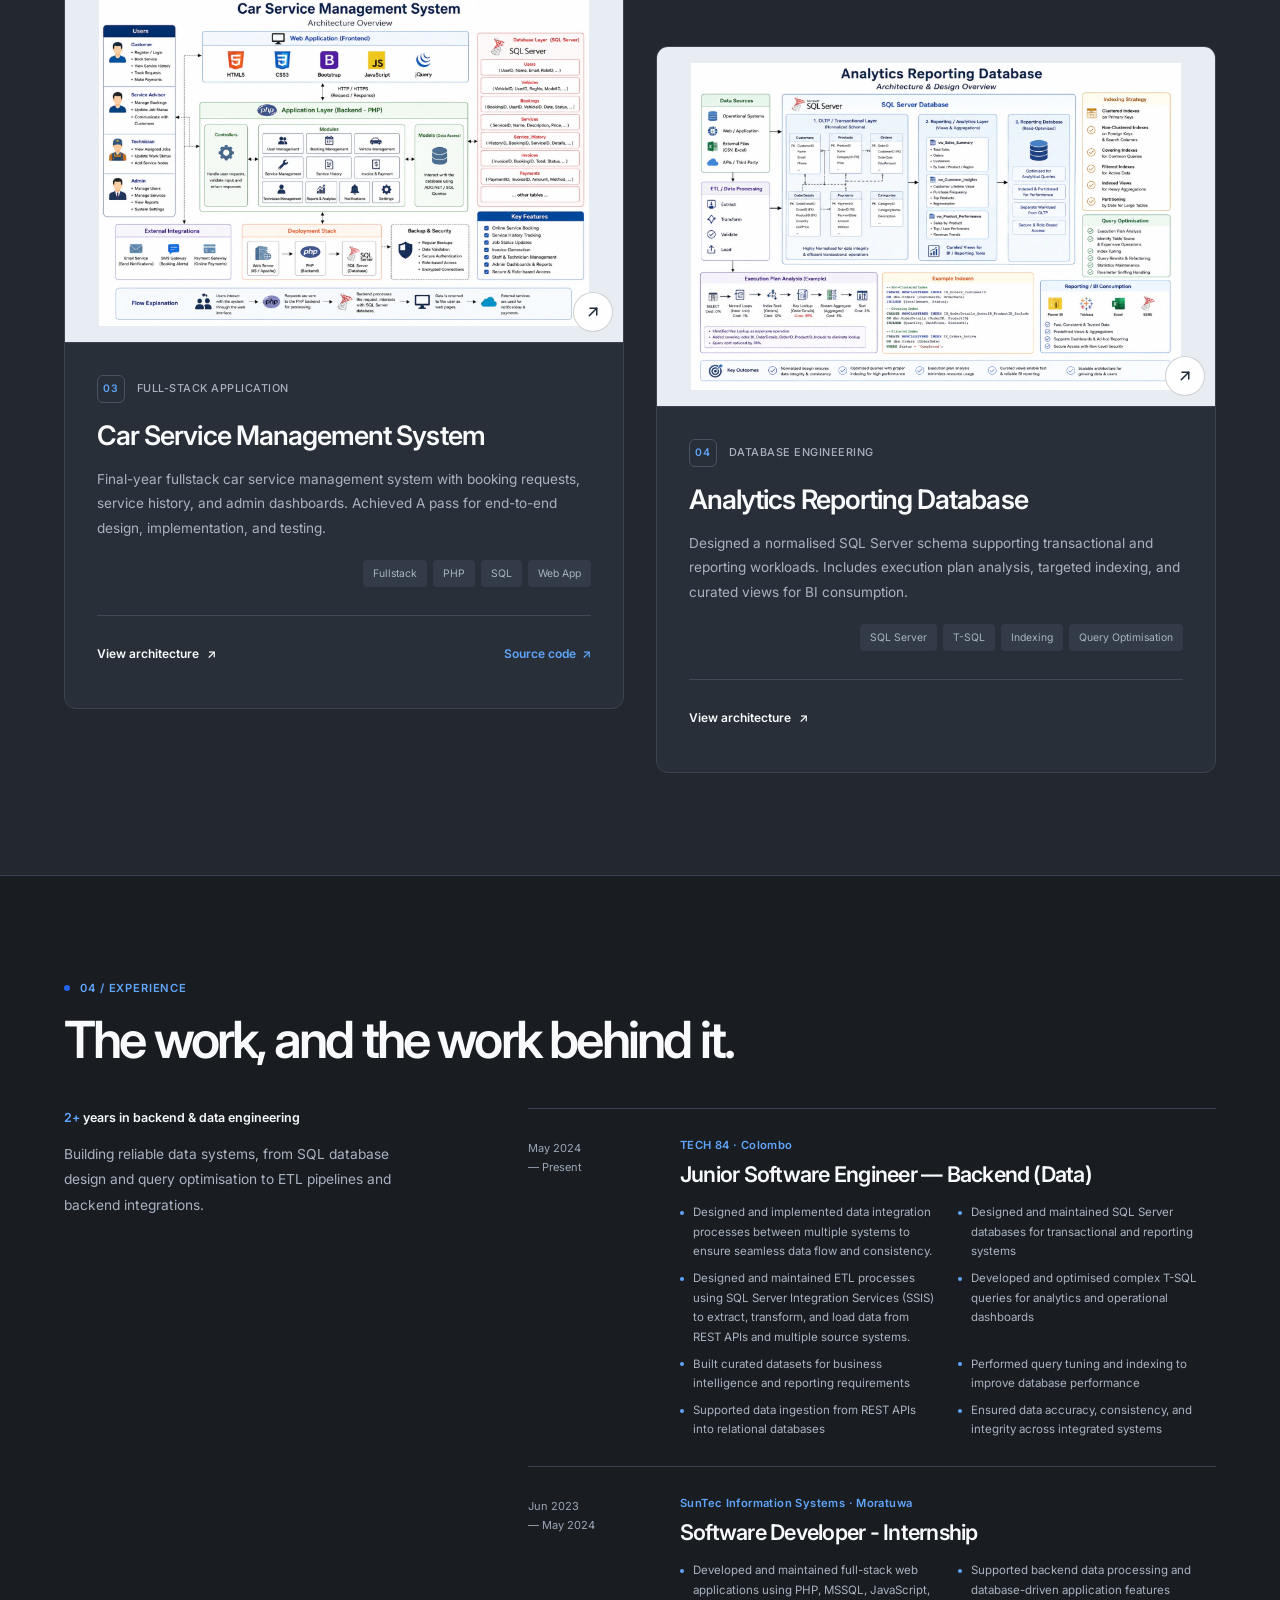
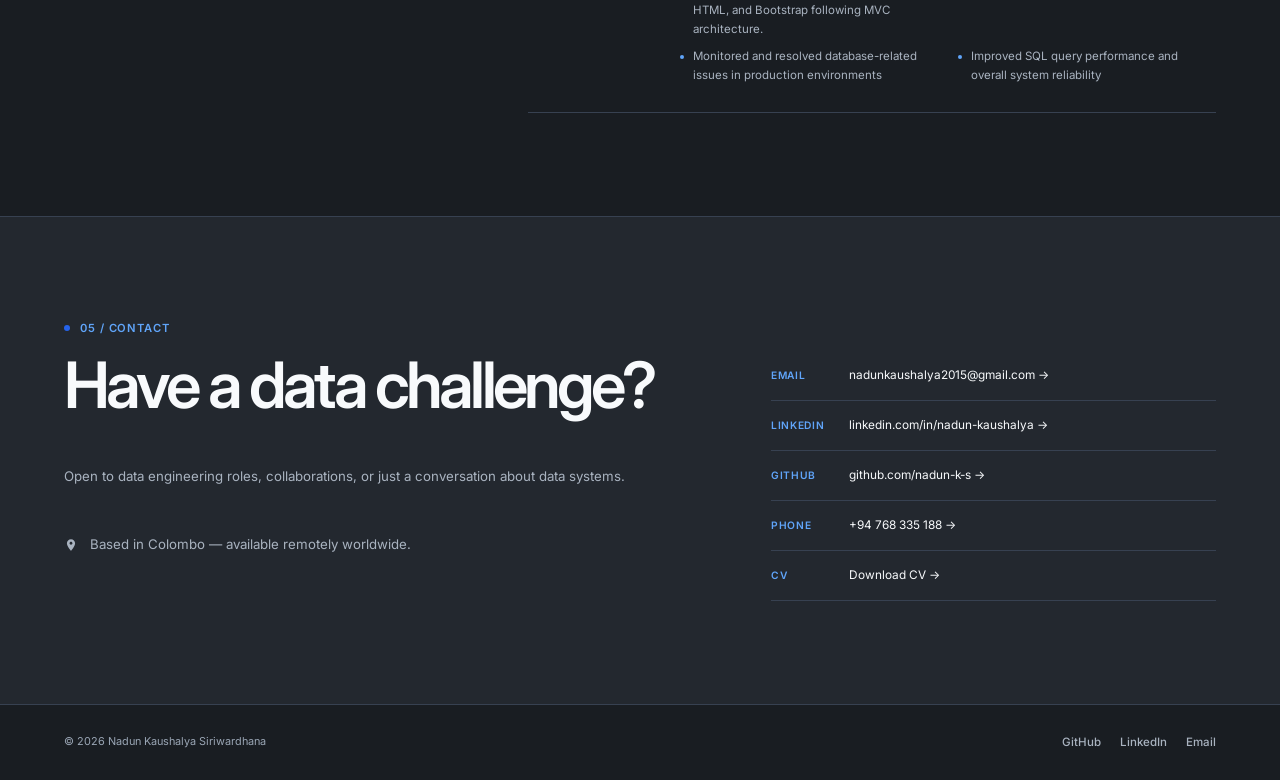
==== commit 240f194e: "refactor: update skill descriptions for clarity and relevance" ====
--- a/index.html
+++ b/index.html
@@ -151,22 +151,21 @@
       <div class="skill-card">
         <svg class="skill-icon" viewBox="0 0 24 24" fill="none" stroke="currentColor" stroke-width="1.5" stroke-linecap="round" stroke-linejoin="round" aria-hidden="true"><rect x="2" y="8" width="6" height="8" rx="1"/><rect x="16" y="8" width="6" height="8" rx="1"/><path d="M8 12h8m-5-3 3 3-3 3"/></svg>
         <h3 class="skill-group-title">Data Engineering</h3>
-        <p class="skill-description">Pipelines that turn source data into useful datasets.</p>
+        <p class="skill-description">Data integration, transformation, and analytics-ready modeling.</p>
         <ul class="skill-list">
           <li>ETL / ELT Development</li><li>SSIS</li>
-          <li>Data Warehousing Fundamentals</li>
+          <li>Data Warehousing &amp; Star Schema Modeling</li>
           <li>REST API Integration</li><li>Data Quality &amp; Validation</li>
         </ul>
       </div>
       <div class="skill-card">
         <svg class="skill-icon" viewBox="0 0 24 24" fill="none" stroke="currentColor" stroke-width="1.5" stroke-linecap="round" stroke-linejoin="round" aria-hidden="true"><path d="M6 18a5 5 0 0 1-1-10 7 7 0 0 1 13-1 5.5 5.5 0 0 1 0 11H6Z"/></svg>
-        <h3 class="skill-group-title">Cloud &amp; Data Engineering</h3>
-        <p class="skill-description">Event-driven ingestion and cloud data platforms.</p>
+        <h3 class="skill-group-title">Cloud Platforms</h3>
+        <p class="skill-description">Cloud services for storage, serverless compute, and container deployment.</p>
         <ul class="skill-list">
           <li>AWS Lambda</li><li>Amazon S3</li><li>Amazon ECR</li>
           <li>AWS Secrets Manager</li><li>Snowflake</li><li>Docker</li>
-          <li>Event-Driven Architecture</li><li>Data Warehousing</li>
-          <li>Star Schema Modeling</li>
+          <li>Event-Driven Architecture</li>
         </ul>
       </div>
       <div class="skill-card">
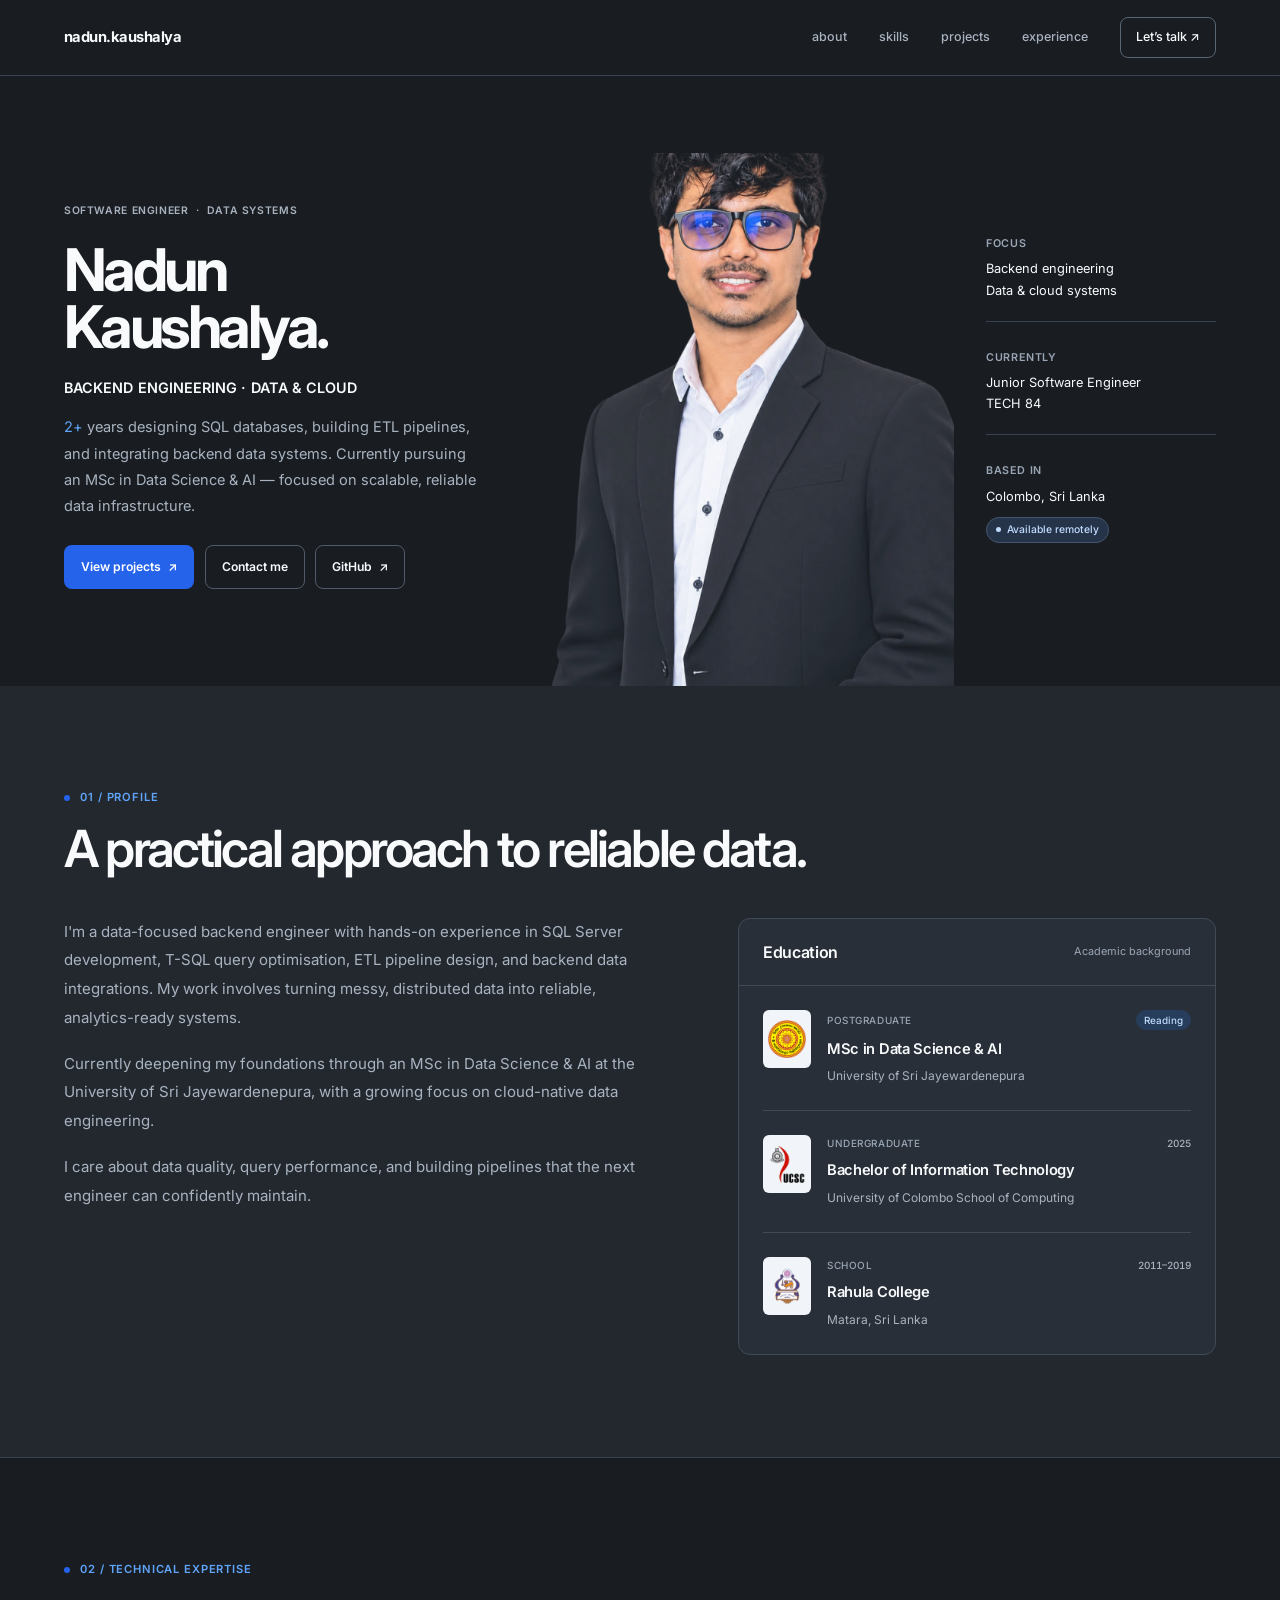
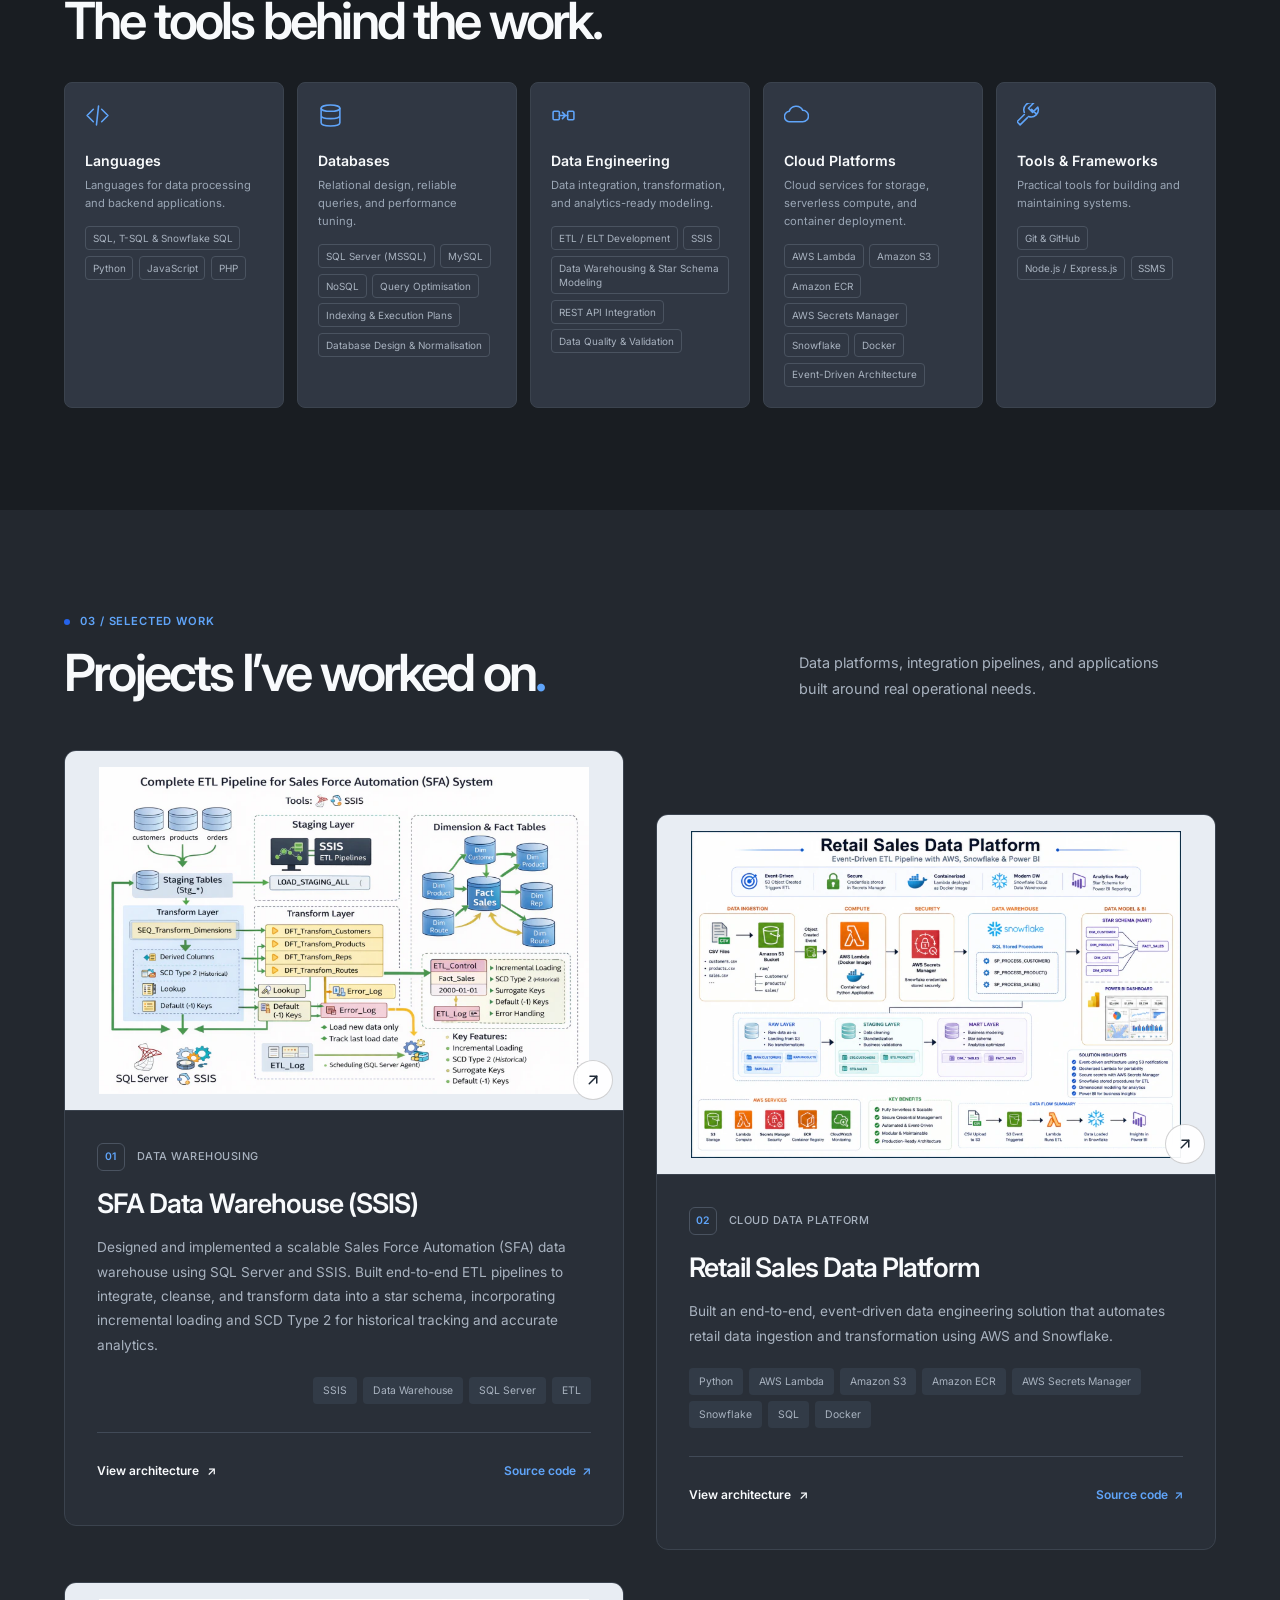
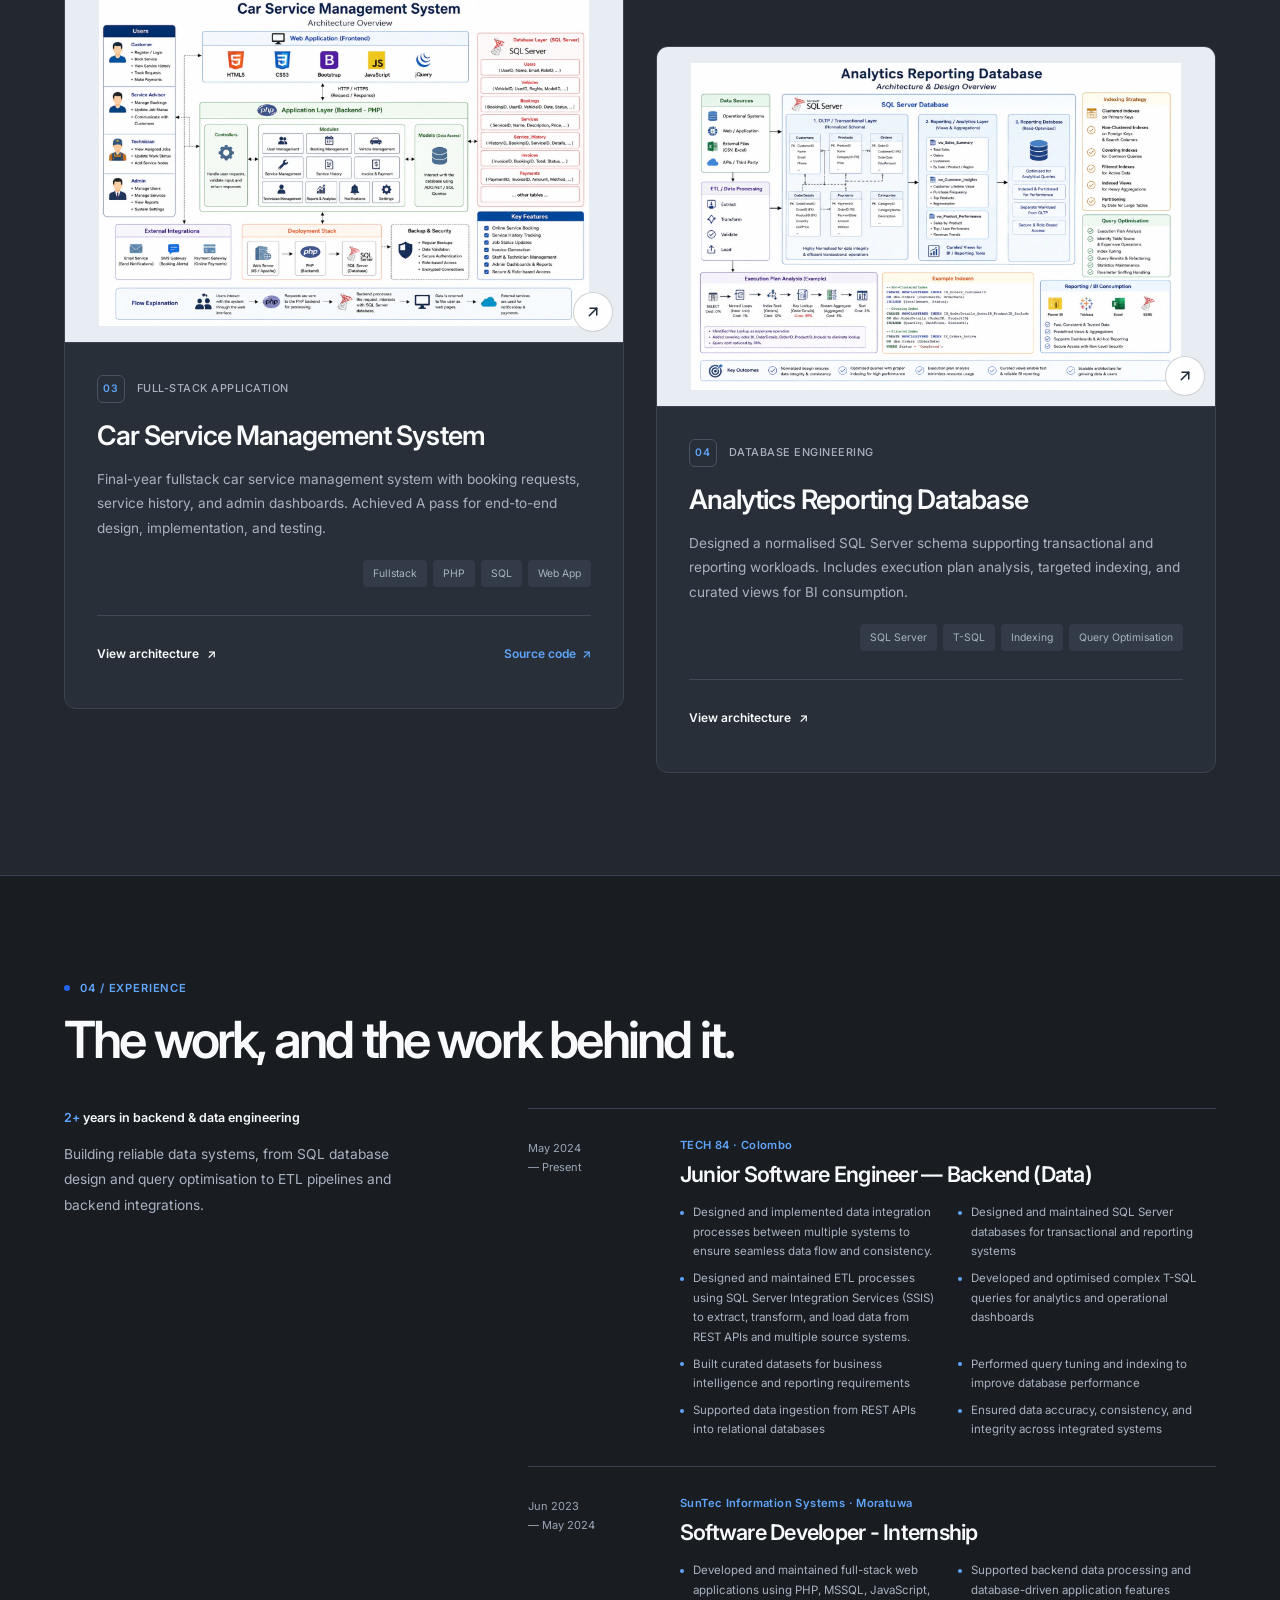
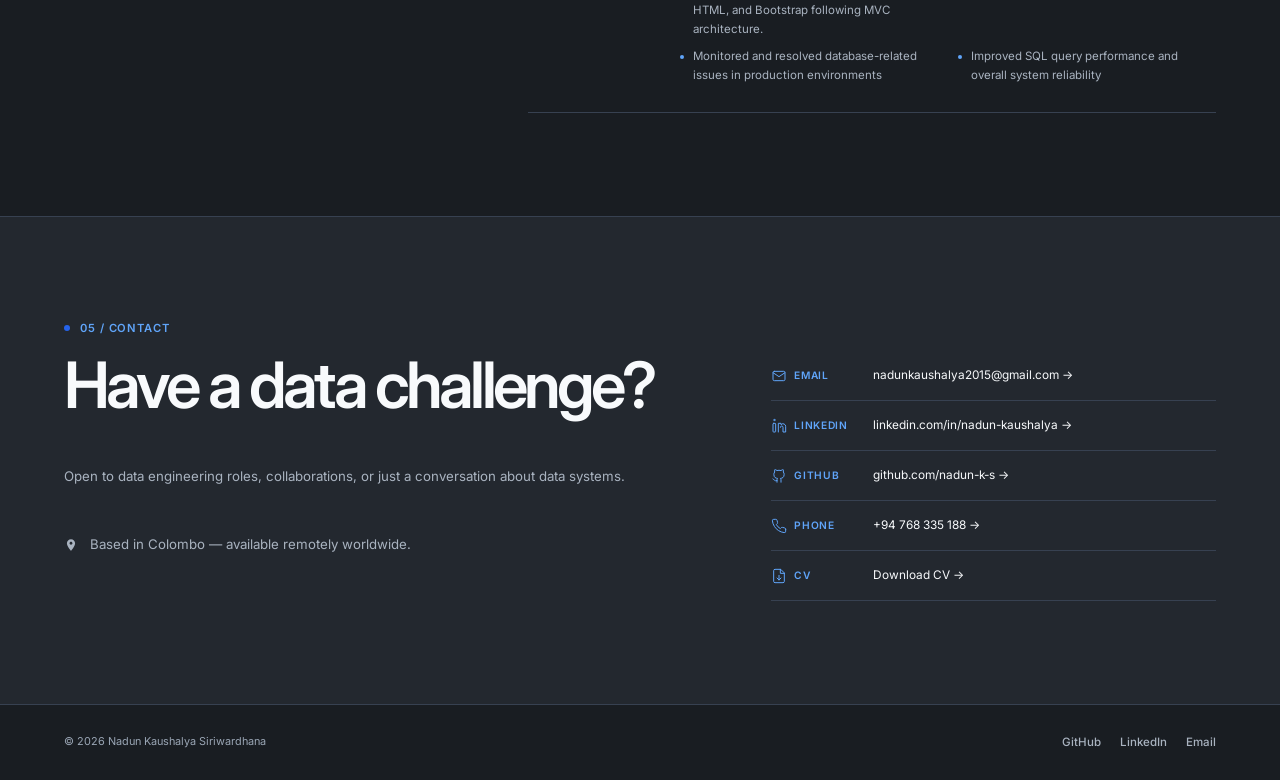
==== commit 53b36937: "feat: enhance contact section with icons and improve layout" ====
--- a/index.html
+++ b/index.html
@@ -362,19 +362,19 @@
       </p>
       <div class="contact-links">
         <a href="mailto:nadunkaushalya2015@gmail.com" class="contact-row">
-          <span class="contact-row-label">Email</span>nadunkaushalya2015@gmail.com &#8594;
+          <span class="contact-row-label"><svg class="contact-icon" viewBox="0 0 24 24" fill="none" stroke="currentColor" stroke-width="1.5" stroke-linecap="round" stroke-linejoin="round" aria-hidden="true"><rect x="3" y="5" width="18" height="14" rx="2"/><path d="m3 7 9 6 9-6"/></svg>Email</span>nadunkaushalya2015@gmail.com &#8594;
         </a>
         <a href="https://linkedin.com/in/nadun-kaushalya" target="_blank" rel="noopener noreferrer" class="contact-row">
-          <span class="contact-row-label">LinkedIn</span>linkedin.com/in/nadun-kaushalya &#8594;
+          <span class="contact-row-label"><svg class="contact-icon" viewBox="0 0 24 24" fill="none" stroke="currentColor" stroke-width="1.5" stroke-linecap="round" stroke-linejoin="round" aria-hidden="true"><rect x="3" y="8" width="4" height="13" rx="1"/><path d="M11 21V8h4v2a4 4 0 0 1 7 3v8h-4v-7a2 2 0 0 0-4 0"/><circle cx="5" cy="3" r="1"/></svg>LinkedIn</span>linkedin.com/in/nadun-kaushalya &#8594;
         </a>
         <a href="https://github.com/nadun-k-s" target="_blank" rel="noopener noreferrer" class="contact-row">
-          <span class="contact-row-label">GitHub</span>github.com/nadun-k-s &#8594;
+          <span class="contact-row-label"><svg class="contact-icon" viewBox="0 0 24 24" fill="none" stroke="currentColor" stroke-width="1.5" stroke-linecap="round" stroke-linejoin="round" aria-hidden="true"><path d="M9 19c-4.3 1.3-4.3-2.2-6-2.7m12 5v-3.4a3 3 0 0 0-.8-2.3c2.7-.3 5.5-1.3 5.5-6A4.7 4.7 0 0 0 18.4 6a4.3 4.3 0 0 0-.1-3.5S17.3 2.2 15 3.8a12 12 0 0 0-6 0C6.7 2.2 5.7 2.5 5.7 2.5A4.3 4.3 0 0 0 5.6 6a4.7 4.7 0 0 0-1.3 3.6c0 4.7 2.8 5.7 5.5 6A3 3 0 0 0 9 18v3.3"/></svg>GitHub</span>github.com/nadun-k-s &#8594;
         </a>
         <a href="tel:+94768335188" class="contact-row">
-          <span class="contact-row-label">Phone</span>+94 768 335 188 &#8594;
+          <span class="contact-row-label"><svg class="contact-icon" viewBox="0 0 24 24" fill="none" stroke="currentColor" stroke-width="1.5" stroke-linecap="round" stroke-linejoin="round" aria-hidden="true"><path d="M22 16.9v3a2 2 0 0 1-2.2 2 19.8 19.8 0 0 1-8.6-3.1 19.5 19.5 0 0 1-6-6A19.8 19.8 0 0 1 2.1 4.2 2 2 0 0 1 4.1 2h3a2 2 0 0 1 2 1.7c.1 1 .4 1.9.7 2.8a2 2 0 0 1-.5 2.1L8 9.9a16 16 0 0 0 6 6l1.3-1.3a2 2 0 0 1 2.1-.5c.9.3 1.8.6 2.8.7a2 2 0 0 1 1.8 2.1Z"/></svg>Phone</span>+94 768 335 188 &#8594;
         </a>
         <a href="Resume - Nadun Kaushalya.pdf" class="contact-row" id="cvDownloadLink">
-          <span class="contact-row-label">CV</span>Download CV &#8594;
+          <span class="contact-row-label"><svg class="contact-icon" viewBox="0 0 24 24" fill="none" stroke="currentColor" stroke-width="1.5" stroke-linecap="round" stroke-linejoin="round" aria-hidden="true"><path d="M14 2H6a2 2 0 0 0-2 2v16a2 2 0 0 0 2 2h12a2 2 0 0 0 2-2V8Z"/><path d="M14 2v6h6m-8 3v7m-3-3 3 3 3-3"/></svg>CV</span>Download CV &#8594;
         </a>
       </div>
     </div>
--- a/portfolio.css
+++ b/portfolio.css
@@ -384,7 +384,8 @@
   text-decoration: none;
   transition: color 180ms ease;
 }
-.contact-row-label { min-width: 64px; color: var(--accent); font-size: .64rem; font-weight: 600; letter-spacing: .06em; text-transform: uppercase; }
+.contact-icon { width: 16px; height: 16px; flex-shrink: 0; }
+.contact-row-label { display: inline-flex; align-items: center; gap: .45rem; min-width: 88px; color: var(--accent); font-size: .64rem; font-weight: 600; letter-spacing: .06em; text-transform: uppercase; }
 .contact-row:hover { color: #93c5fd; }
 footer {
   display: flex;
@@ -529,7 +530,7 @@
   .skill-description { min-height: 0; }
   .contact-heading { font-size: clamp(2.6rem, 12vw, 3.8rem); }
   .contact-row, .contact-row:first-child { gap: .5rem; font-size: .68rem; }
-  .contact-row-label { min-width: 58px; }
+  .contact-row-label { min-width: 82px; }
   footer { align-items: flex-start; flex-direction: column; }
   .footer-links { gap: 1rem; }
   .cv-preview-header { align-items: flex-start; }
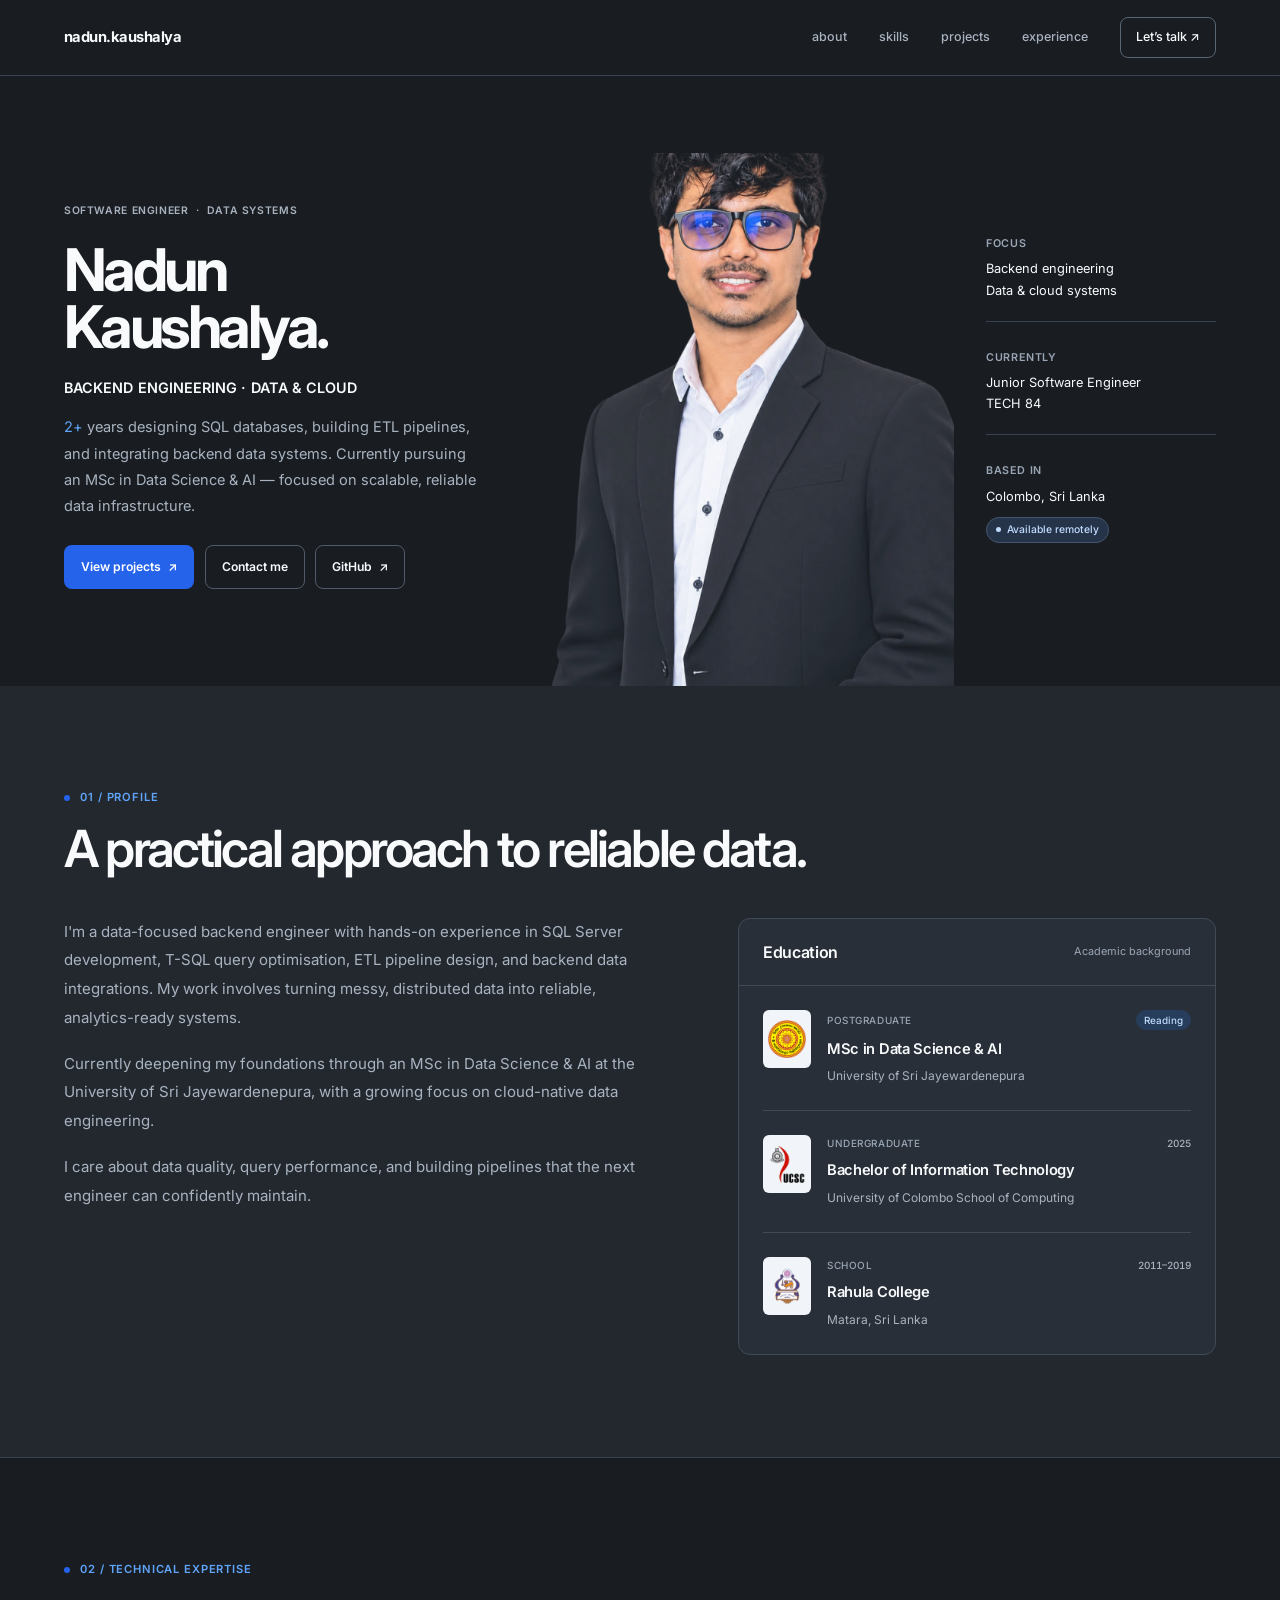
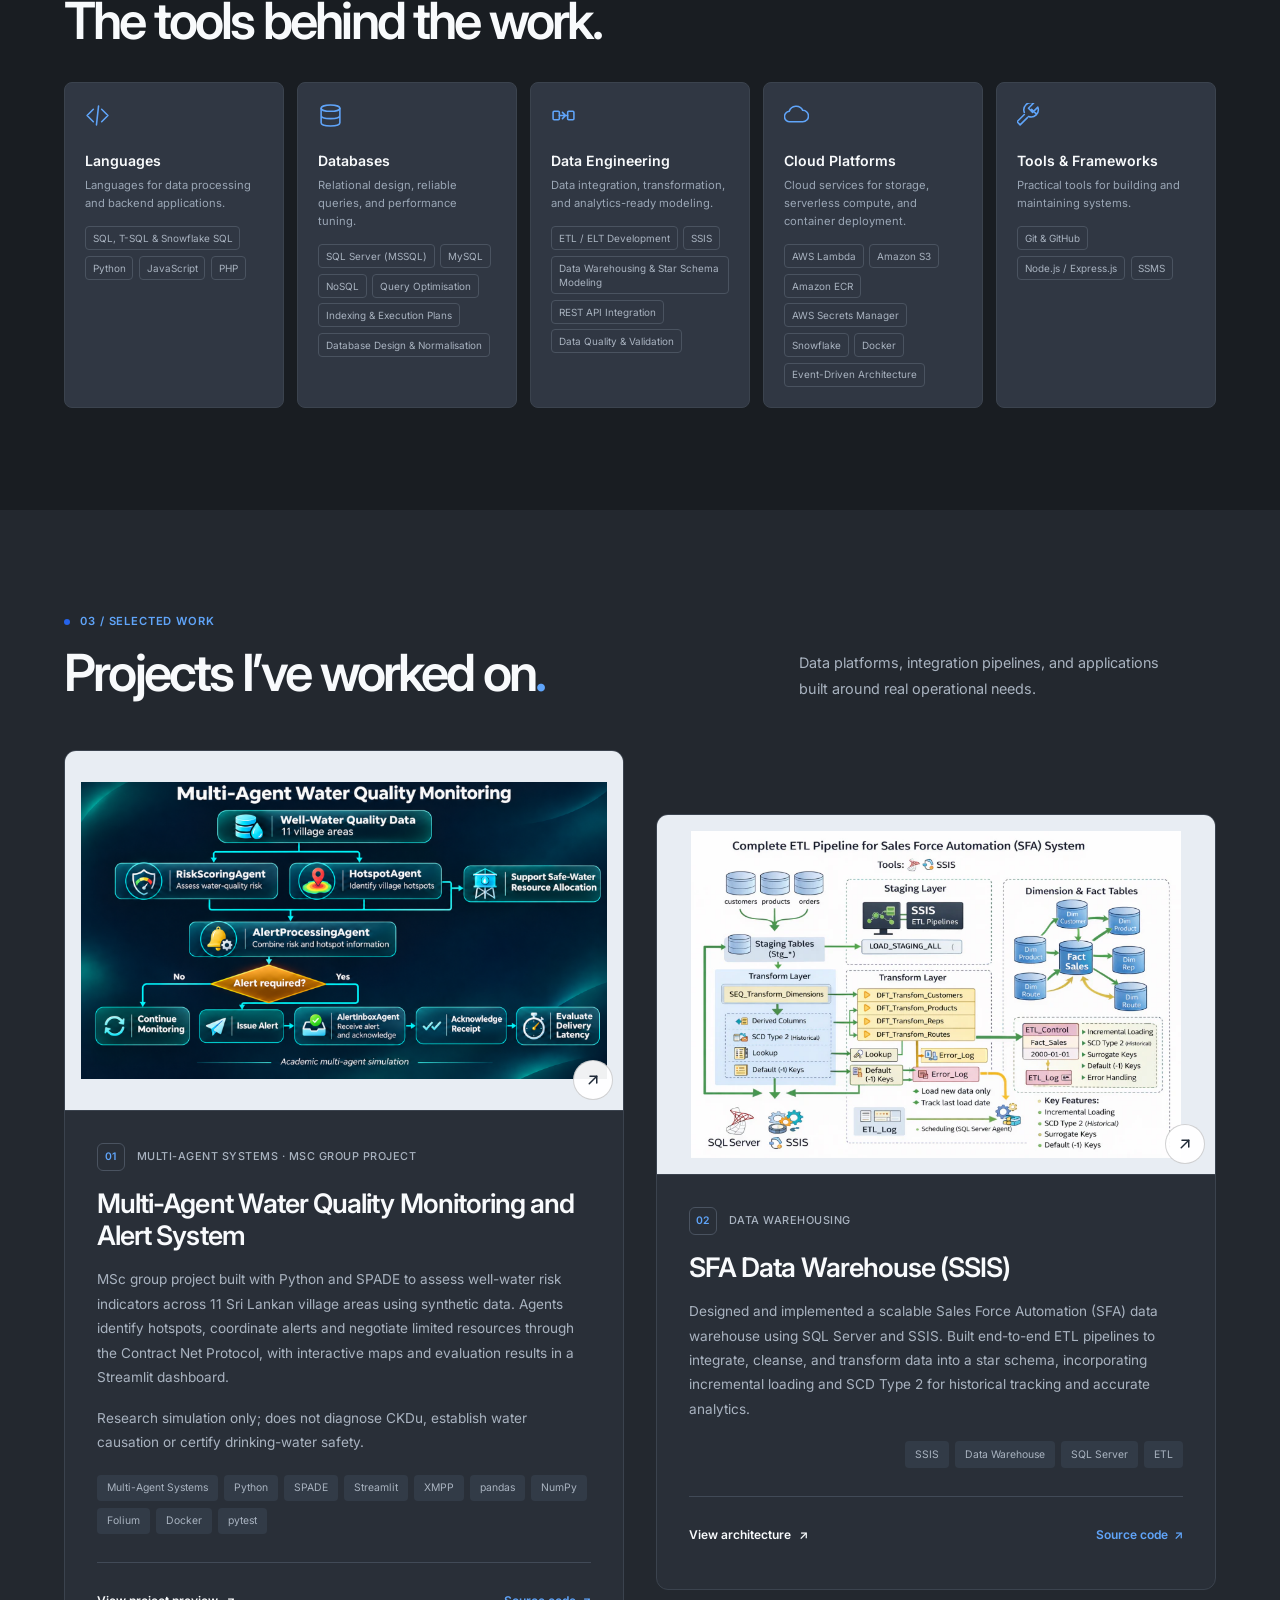
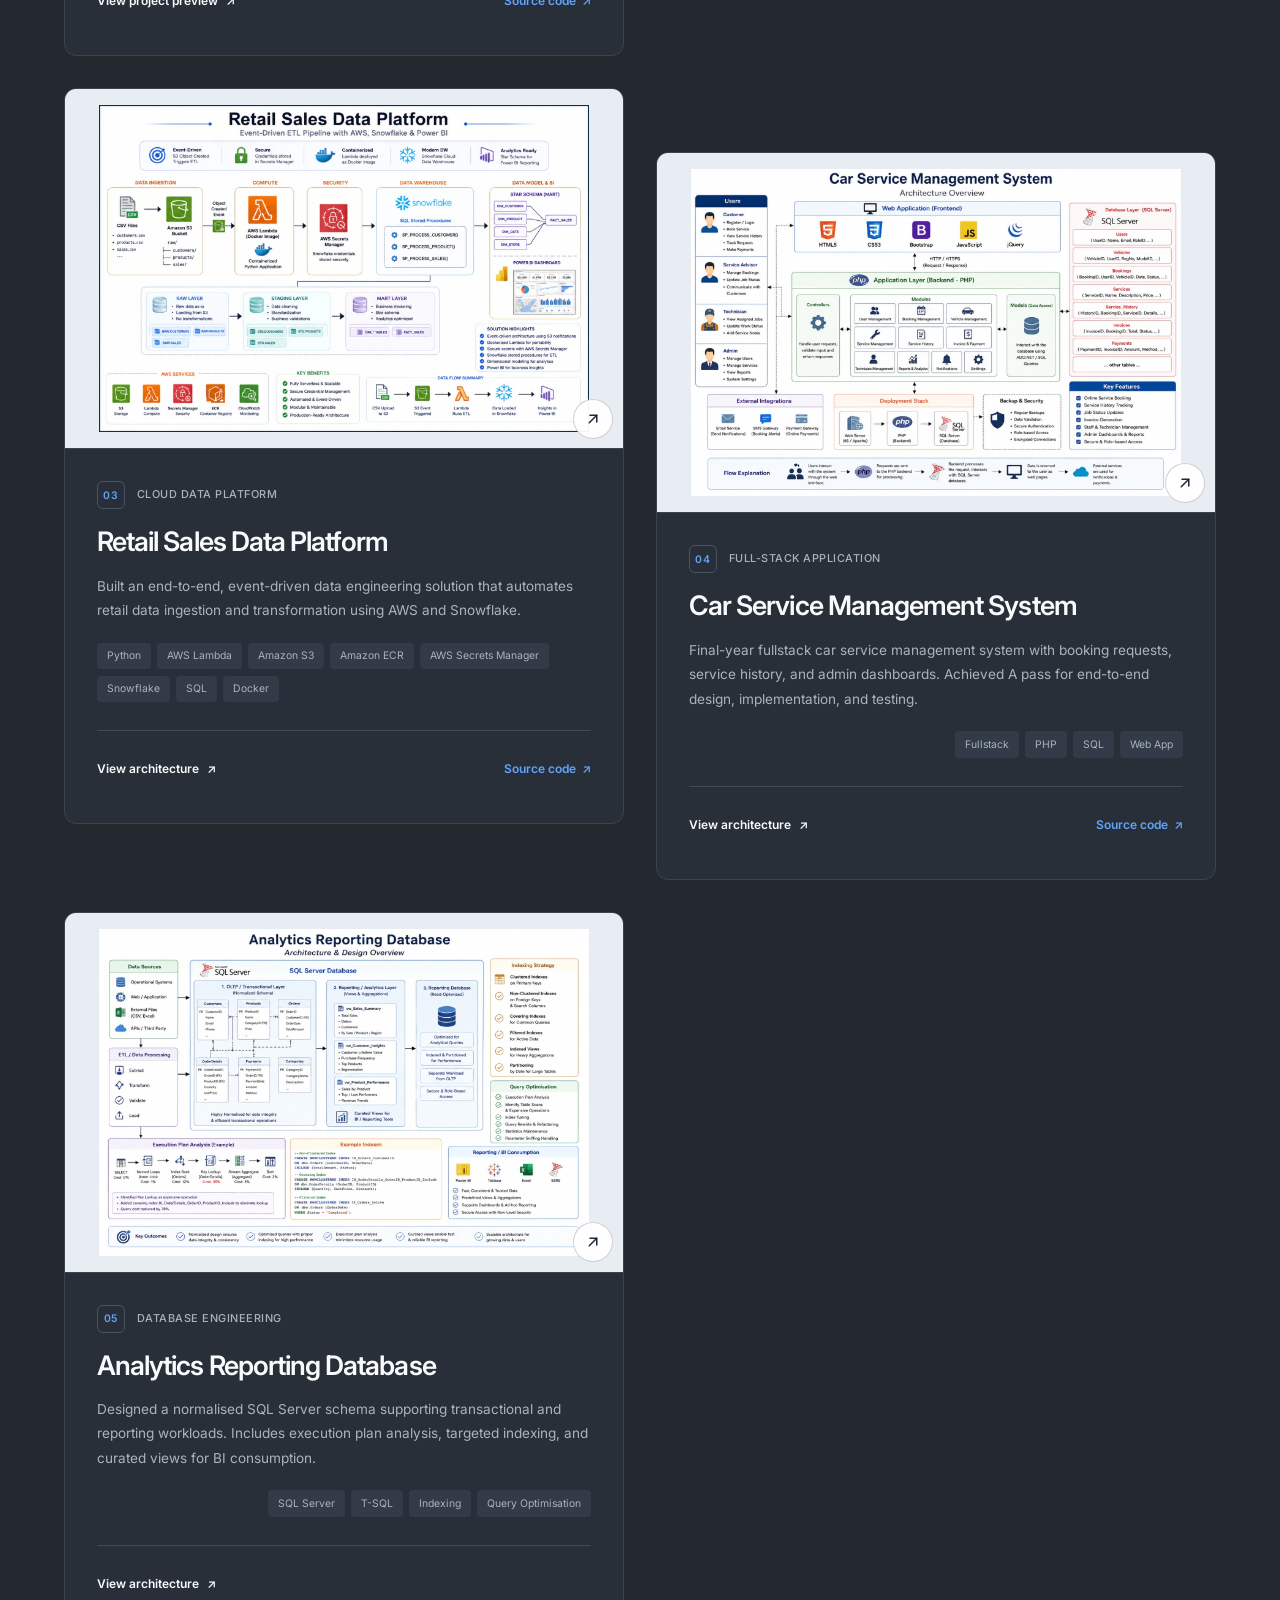
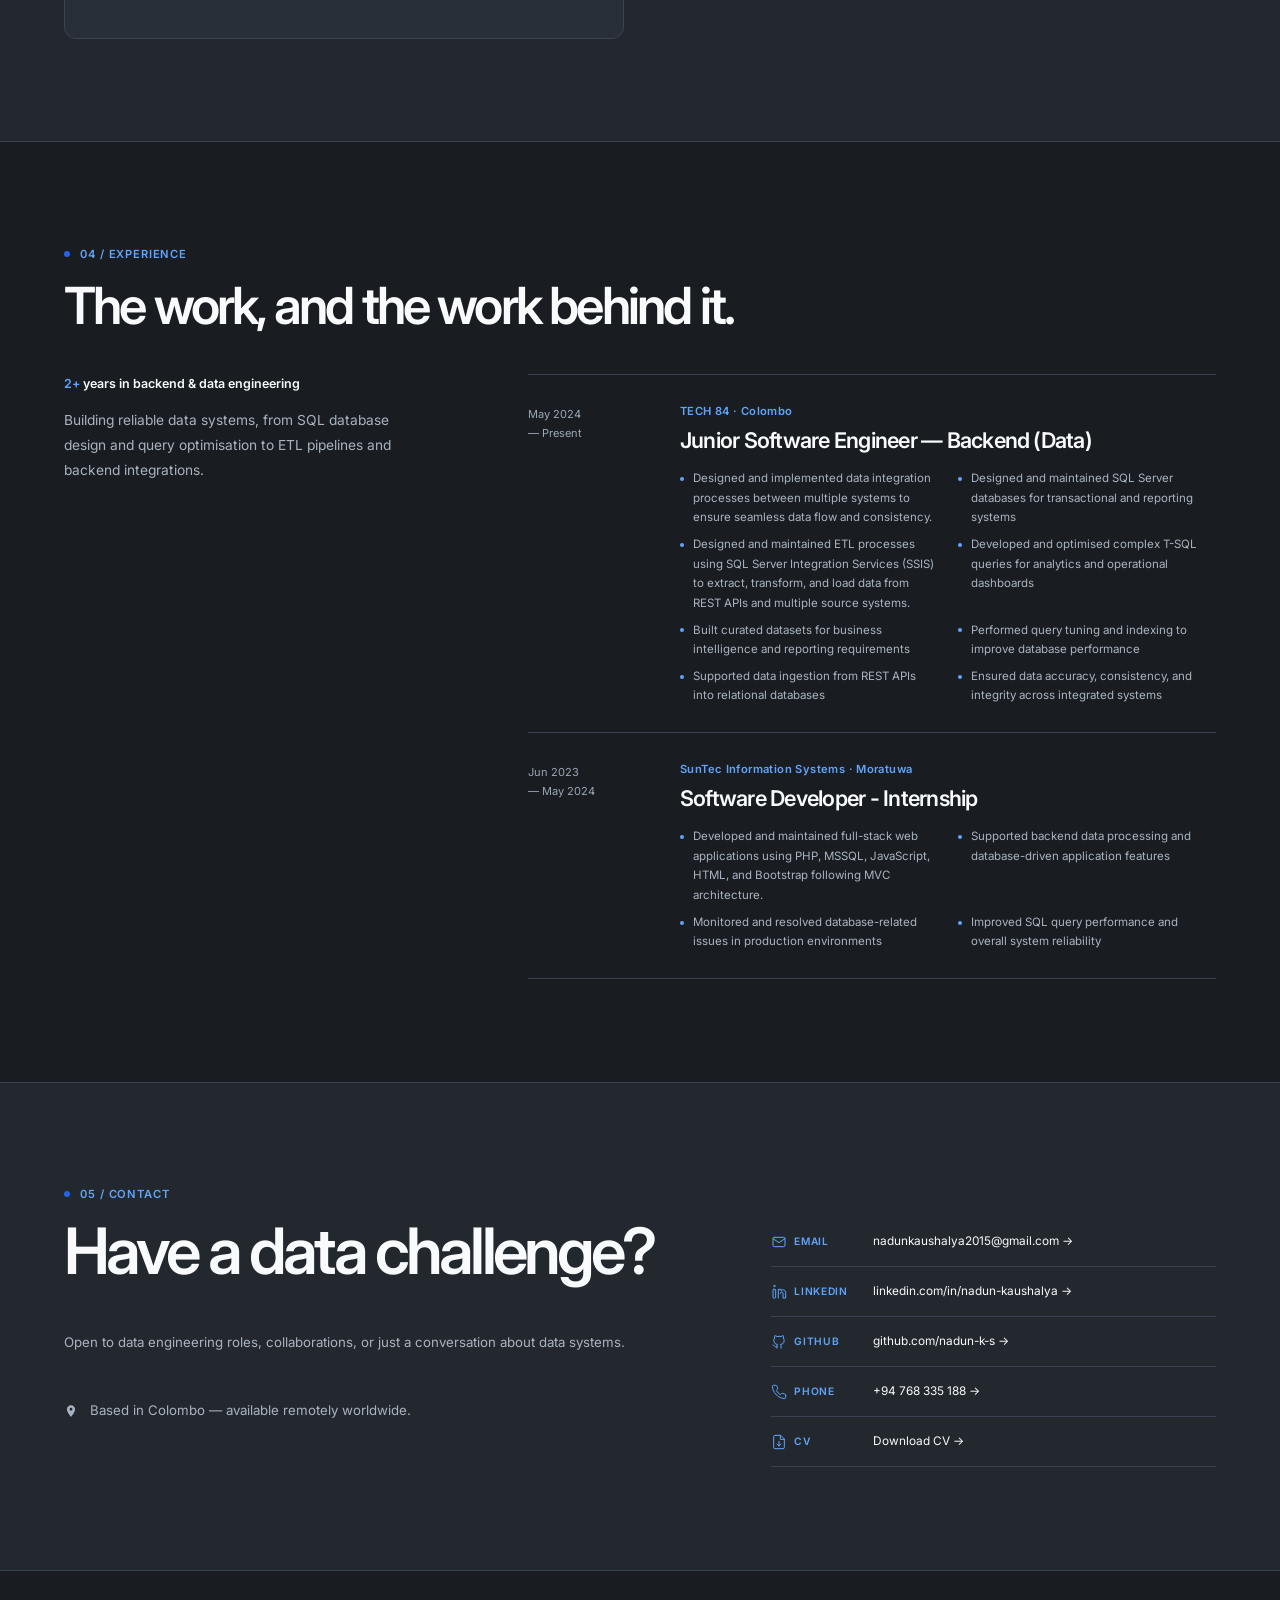
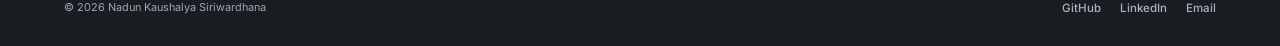
==== commit 18f0aded: "Add image optimization script with WebP conversion and responsive asset generation - Implemented a n" ====
--- a/index.html
+++ b/index.html
@@ -212,14 +212,36 @@
     <div class="projects-showcase">
       <article class="project-card reveal" aria-labelledby="project-title-1">
         <div class="project-image-wrap">
+          <picture><source srcset="img/responsive/CKDu-multi-agent-480.webp 480w, img/responsive/CKDu-multi-agent-800.webp 800w, img/responsive/CKDu-multi-agent-1200.webp 1200w, img/CKDu-multi-agent.webp 1672w" sizes="(max-width: 600px) calc(100vw - 4rem), (min-width: 1289px) 530px, 43vw" type="image/webp" /><img loading="lazy" class="project-image" src="img/CKDu-multi-agent.png" alt="CKDu Well-Water Safety Network multi-agent simulation preview" width="1672" height="941" decoding="async" /></picture>
+          <button class="project-preview-btn" type="button" aria-label="Enlarge CKDu Well-Water Safety Network project preview" data-image="img/CKDu-multi-agent.webp" data-fallback="img/CKDu-multi-agent.png" data-alt="CKDu Well-Water Safety Network multi-agent simulation preview">
+            <svg viewBox="0 0 24 24" fill="none" xmlns="http://www.w3.org/2000/svg"><path d="M7 17L17 7" stroke="currentColor" stroke-width="2" stroke-linecap="round" stroke-linejoin="round"/><path d="M8 7H17V16" stroke="currentColor" stroke-width="2" stroke-linecap="round" stroke-linejoin="round"/></svg>
+          </button>
+        </div>
+        <div class="project-content">
+          <p class="project-category"><span class="project-number">01</span>Multi-agent systems · MSc group project</p>
+          <h3 class="project-title" id="project-title-1">Multi-Agent Water Quality Monitoring and Alert System</h3>
+          <p class="project-desc">MSc group project built with Python and SPADE to assess well-water risk indicators across 11 Sri Lankan village areas using synthetic data. Agents identify hotspots, coordinate alerts and negotiate limited resources through the Contract Net Protocol, with interactive maps and evaluation results in a Streamlit dashboard.</p>
+          <p class="project-desc">Research simulation only; does not diagnose CKDu, establish water causation or certify drinking-water safety.</p>
+          <div class="tags">
+            <span class="tag">Multi-Agent Systems</span><span class="tag">Python</span>
+            <span class="tag">SPADE</span><span class="tag">Streamlit</span>
+            <span class="tag">XMPP</span><span class="tag">pandas</span>
+            <span class="tag">NumPy</span><span class="tag">Folium</span>
+            <span class="tag">Docker</span><span class="tag">pytest</span>
+          </div>
+          <div class="project-actions"><button type="button" class="project-preview-btn project-details-button" data-image="img/CKDu-multi-agent.webp" data-fallback="img/CKDu-multi-agent.png" data-alt="CKDu Well-Water Safety Network multi-agent simulation preview">View project preview <span aria-hidden="true">↗</span></button><a href="https://github.com/nadun-k-s/ckdu-mas.git" target="_blank" rel="noopener noreferrer" class="project-link">Source code <span aria-hidden="true">↗</span></a></div>
+        </div>
+      </article>
+      <article class="project-card reveal" aria-labelledby="project-title-2">
+        <div class="project-image-wrap">
           <picture><source srcset="img/responsive/SSIS-architecture-480.webp 480w, img/responsive/SSIS-architecture-800.webp 800w, img/responsive/SSIS-architecture-1200.webp 1200w" sizes="(max-width: 600px) calc(100vw - 4rem), (min-width: 1289px) 530px, 43vw" type="image/webp" /><img loading="lazy" class="project-image" src="img/SSIS-architecture.png" alt="SFA Data Warehouse project preview" width="1536" height="1024" decoding="async" /></picture>
           <button class="project-preview-btn" type="button" aria-label="Enlarge SFA Data Warehouse project preview" data-image="img/SSIS-architecture.webp" data-fallback="img/SSIS-architecture.png" data-alt="SFA Data Warehouse project preview">
             <svg viewBox="0 0 24 24" fill="none" xmlns="http://www.w3.org/2000/svg"><path d="M7 17L17 7" stroke="currentColor" stroke-width="2" stroke-linecap="round" stroke-linejoin="round"/><path d="M8 7H17V16" stroke="currentColor" stroke-width="2" stroke-linecap="round" stroke-linejoin="round"/></svg>
           </button>
         </div>
         <div class="project-content">
-          <p class="project-category"><span class="project-number">01</span>Data warehousing</p>
-          <h3 class="project-title" id="project-title-1">SFA Data Warehouse (SSIS)</h3>
+          <p class="project-category"><span class="project-number">02</span>Data warehousing</p>
+          <h3 class="project-title" id="project-title-2">SFA Data Warehouse (SSIS)</h3>
           <p class="project-desc">
           Designed and implemented a scalable Sales Force Automation (SFA) data warehouse using SQL Server and SSIS. Built end-to-end ETL pipelines to integrate, cleanse, and transform data into a star schema, incorporating incremental loading and SCD Type 2 for historical tracking and accurate analytics.
         </p>
@@ -230,7 +252,7 @@
           <div class="project-actions"><button type="button" class="project-preview-btn project-details-button" data-image="img/SSIS-architecture.webp" data-fallback="img/SSIS-architecture.png" data-alt="SFA Data Warehouse project preview">View architecture <span aria-hidden="true">↗</span></button><a href="https://github.com/nadun-k-s/Sals_Force_ETL.git" target="_blank" rel="noopener noreferrer" class="project-link">Source code <span aria-hidden="true">↗</span></a></div>
         </div>
       </article>
-      <article class="project-card reveal" aria-labelledby="project-title-2">
+      <article class="project-card reveal" aria-labelledby="project-title-3">
         <div class="project-image-wrap">
           <picture><source srcset="img/responsive/snowflake-full-architecture-480.webp 480w, img/responsive/snowflake-full-architecture-800.webp 800w, img/responsive/snowflake-full-architecture-1200.webp 1200w" sizes="(max-width: 600px) calc(100vw - 4rem), (min-width: 1289px) 530px, 43vw" type="image/webp" /><img loading="lazy" class="project-image" src="img/snowflake-full-architecture.png" alt="Retail Sales Data Platform project preview" width="1536" height="1024" decoding="async" /></picture>
           <button class="project-preview-btn" type="button" aria-label="Enlarge Retail Sales Data Platform project preview" data-image="img/snowflake-full-architecture.webp" data-fallback="img/snowflake-full-architecture.png" data-alt="Retail Sales Data Platform project preview">
@@ -238,8 +260,8 @@
           </button>
         </div>
         <div class="project-content">
-          <p class="project-category"><span class="project-number">02</span>Cloud data platform</p>
-          <h3 class="project-title" id="project-title-2">Retail Sales Data Platform</h3>
+          <p class="project-category"><span class="project-number">03</span>Cloud data platform</p>
+          <h3 class="project-title" id="project-title-3">Retail Sales Data Platform</h3>
           <p class="project-desc">
           Built an end-to-end, event-driven data engineering solution that automates retail data ingestion and transformation using AWS and Snowflake.
         </p>
@@ -252,7 +274,7 @@
           <div class="project-actions"><button type="button" class="project-preview-btn project-details-button" data-image="img/snowflake-full-architecture.webp" data-fallback="img/snowflake-full-architecture.png" data-alt="Retail Sales Data Platform project preview">View architecture <span aria-hidden="true">↗</span></button><a href="https://github.com/nadun-k-s/Retail-Sales-Data-Platform.git" target="_blank" rel="noopener noreferrer" class="project-link">Source code <span aria-hidden="true">↗</span></a></div>
         </div>
       </article>
-      <article class="project-card reveal" aria-labelledby="project-title-3">
+      <article class="project-card reveal" aria-labelledby="project-title-4">
         <div class="project-image-wrap">
           <picture><source srcset="img/responsive/cms-architecture-480.webp 480w, img/responsive/cms-architecture-800.webp 800w, img/responsive/cms-architecture-1200.webp 1200w" sizes="(max-width: 600px) calc(100vw - 4rem), (min-width: 1289px) 530px, 43vw" type="image/webp" /><img loading="lazy" class="project-image" src="img/cms-architecture.png" alt="Car Service Management System project preview" width="1536" height="1024" decoding="async" /></picture>
           <button class="project-preview-btn" type="button" aria-label="Enlarge Car Service Management System project preview" data-image="img/cms-architecture.webp" data-fallback="img/cms-architecture.png" data-alt="Car Service Management System project preview">
@@ -260,8 +282,8 @@
           </button>
         </div>
         <div class="project-content">
-          <p class="project-category"><span class="project-number">03</span>Full-stack application</p>
-          <h3 class="project-title" id="project-title-3">Car Service Management System</h3>
+          <p class="project-category"><span class="project-number">04</span>Full-stack application</p>
+          <h3 class="project-title" id="project-title-4">Car Service Management System</h3>
           <p class="project-desc">
           Final-year fullstack car service management system with booking requests, service history,
           and admin dashboards. Achieved A pass for end-to-end design, implementation, and testing.
@@ -273,7 +295,7 @@
           <div class="project-actions"><button type="button" class="project-preview-btn project-details-button" data-image="img/cms-architecture.webp" data-fallback="img/cms-architecture.png" data-alt="Car Service Management System project preview">View architecture <span aria-hidden="true">↗</span></button><a href="https://github.com/nadun-k-s/Car-Service-Management-System.git" target="_blank" rel="noopener noreferrer" class="project-link">Source code <span aria-hidden="true">↗</span></a></div>
         </div>
       </article>
-      <article class="project-card reveal" aria-labelledby="project-title-4">
+      <article class="project-card reveal" aria-labelledby="project-title-5">
         <div class="project-image-wrap">
           <picture><source srcset="img/responsive/reporting-warehouse-480.webp 480w, img/responsive/reporting-warehouse-800.webp 800w, img/responsive/reporting-warehouse-1200.webp 1200w" sizes="(max-width: 600px) calc(100vw - 4rem), (min-width: 1289px) 530px, 43vw" type="image/webp" /><img loading="lazy" class="project-image" src="img/reporting-warehouse.png" alt="Analytics Reporting Database project preview" width="1536" height="1024" decoding="async" /></picture>
           <button class="project-preview-btn" type="button" aria-label="Enlarge Analytics Reporting Database project preview" data-image="img/reporting-warehouse.webp" data-fallback="img/reporting-warehouse.png" data-alt="Analytics Reporting Database project preview">
@@ -281,8 +303,8 @@
           </button>
         </div>
         <div class="project-content">
-          <p class="project-category"><span class="project-number">04</span>Database engineering</p>
-          <h3 class="project-title" id="project-title-4">Analytics Reporting Database</h3>
+          <p class="project-category"><span class="project-number">05</span>Database engineering</p>
+          <h3 class="project-title" id="project-title-5">Analytics Reporting Database</h3>
           <p class="project-desc">
           Designed a normalised SQL Server schema supporting transactional and reporting
           workloads. Includes execution plan analysis, targeted indexing, and curated
